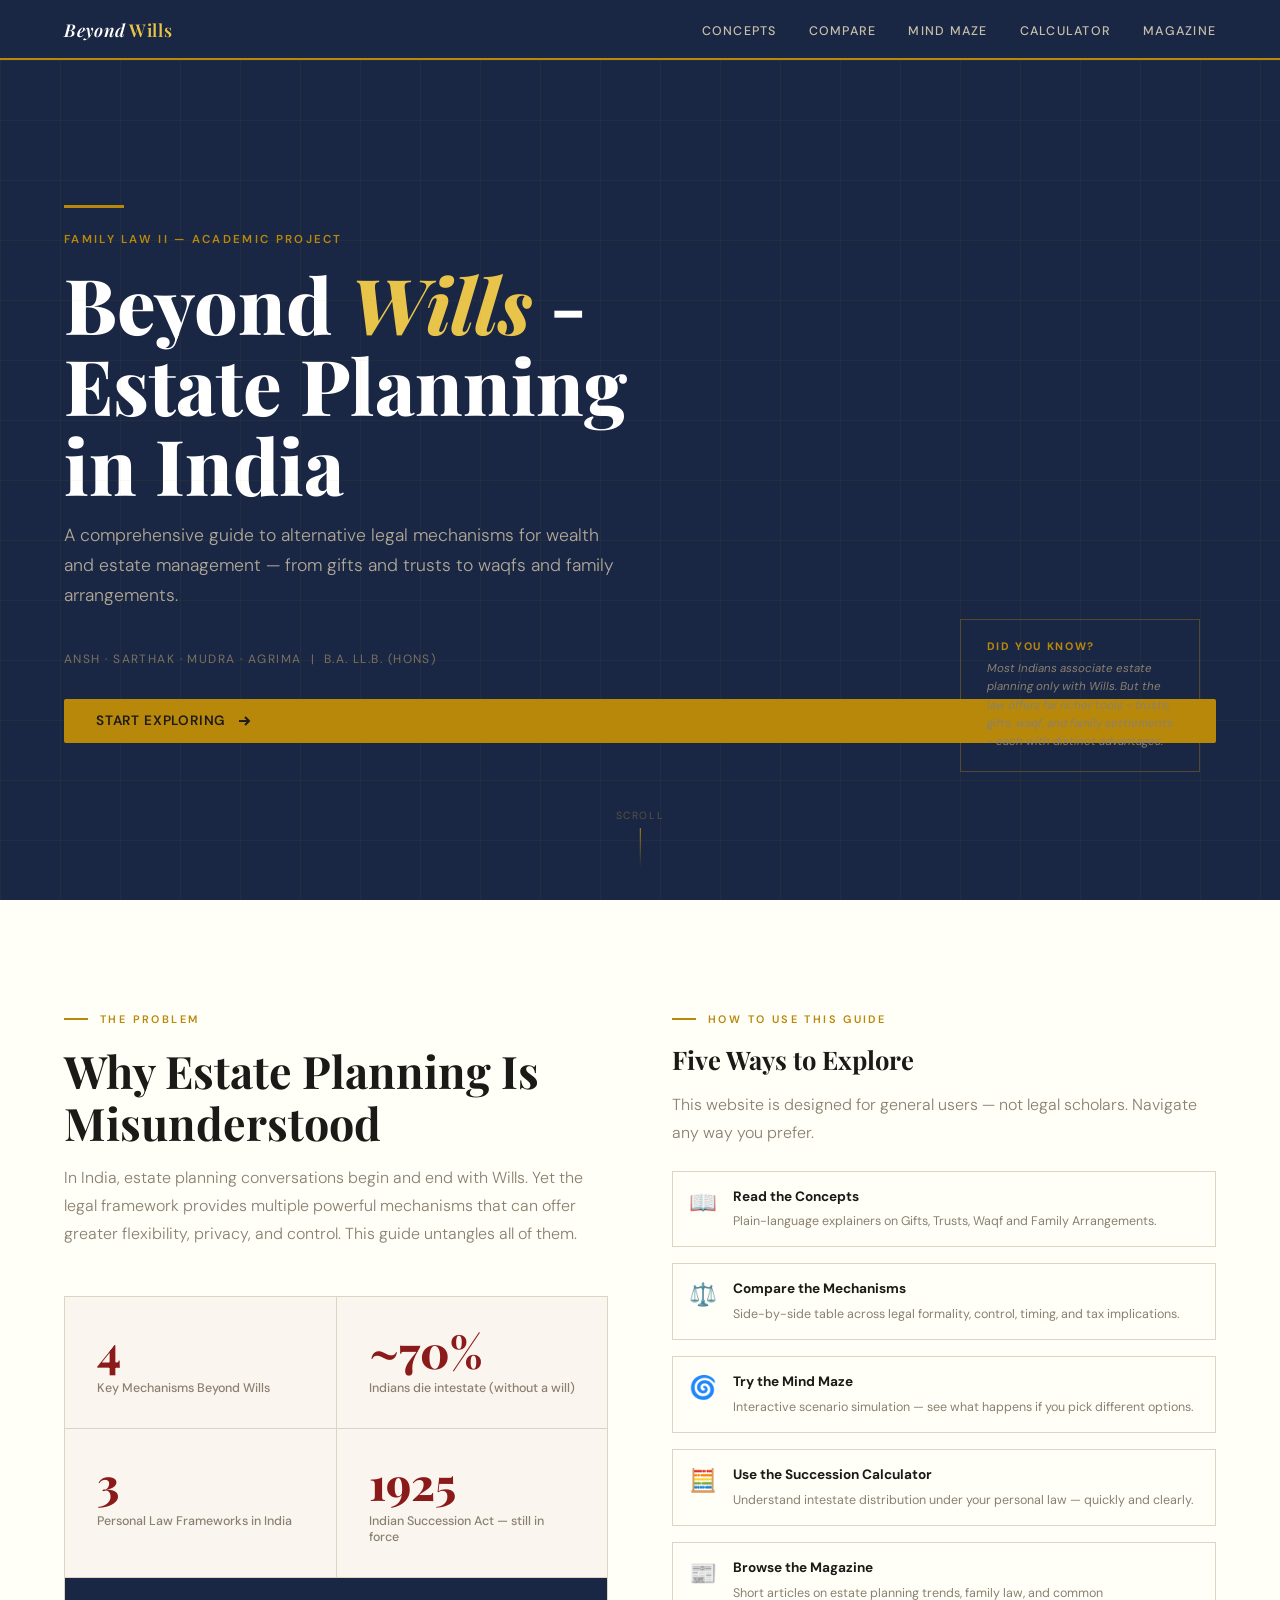
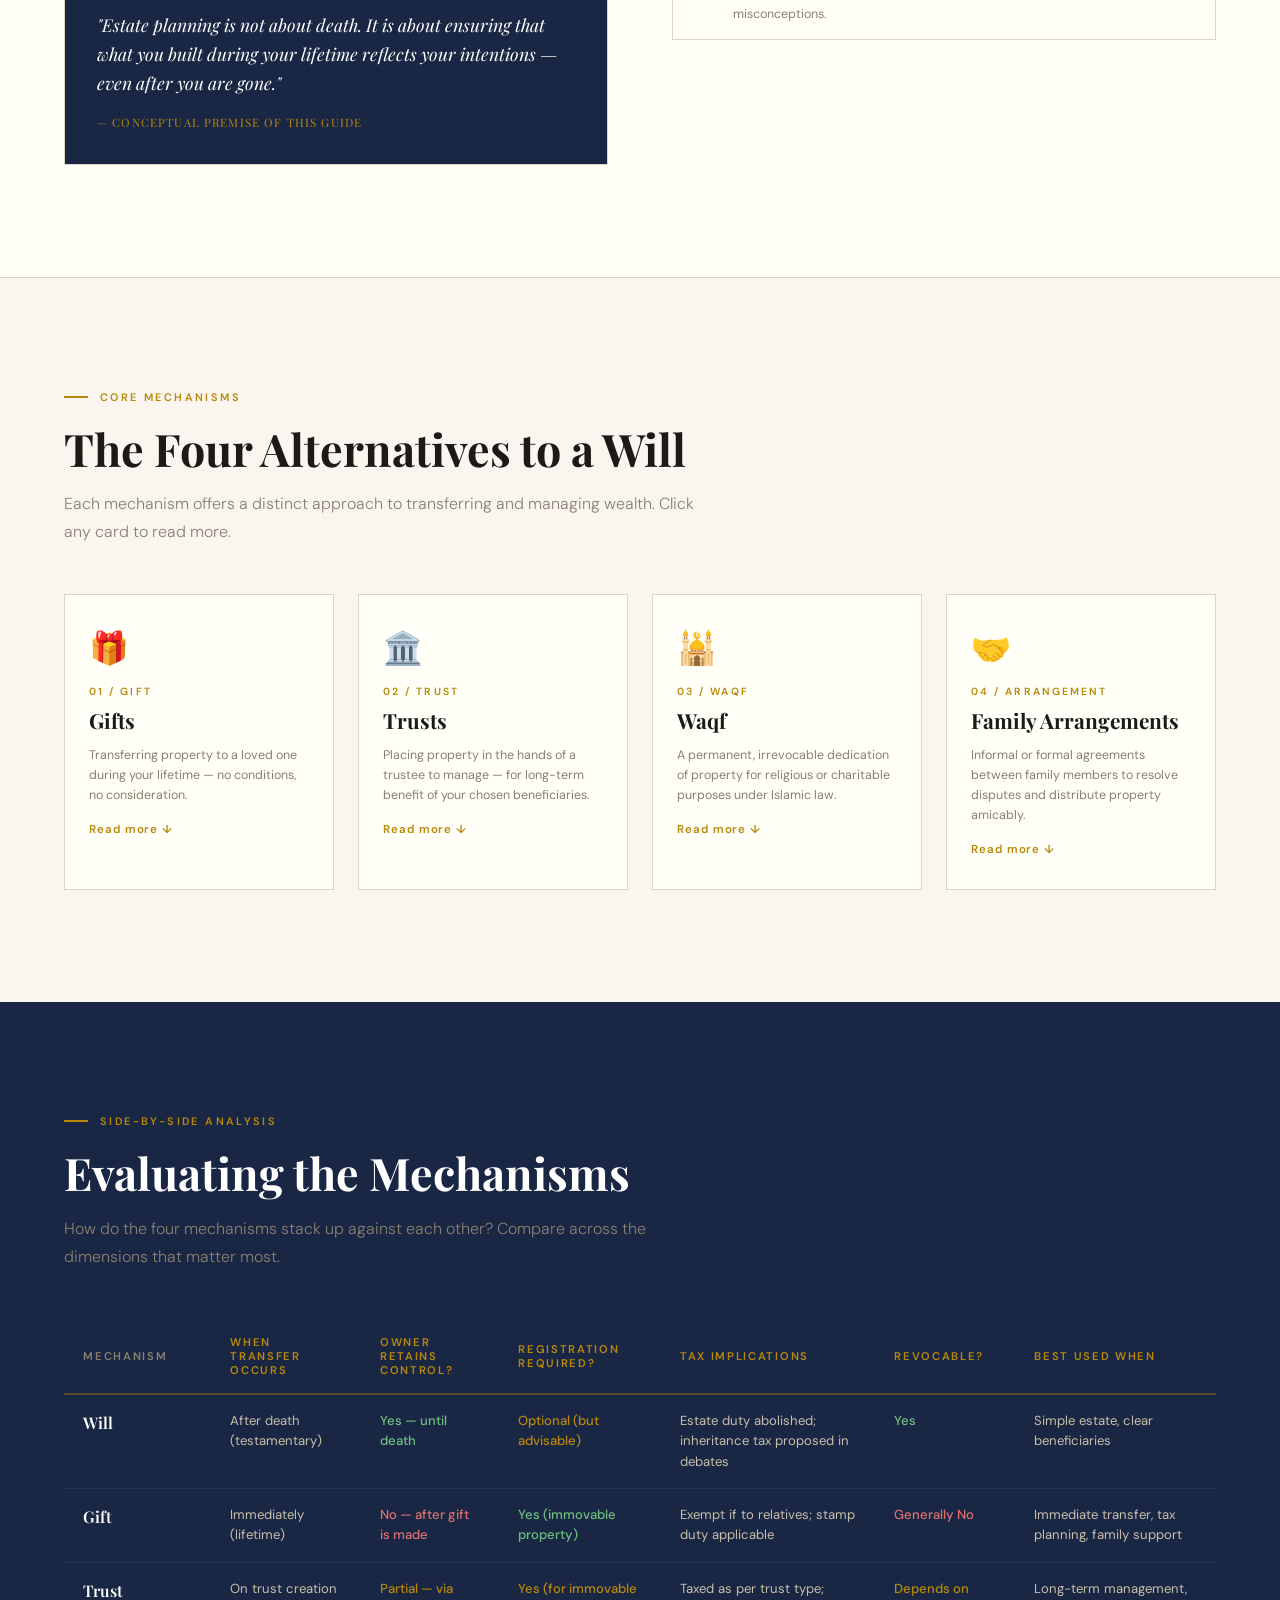
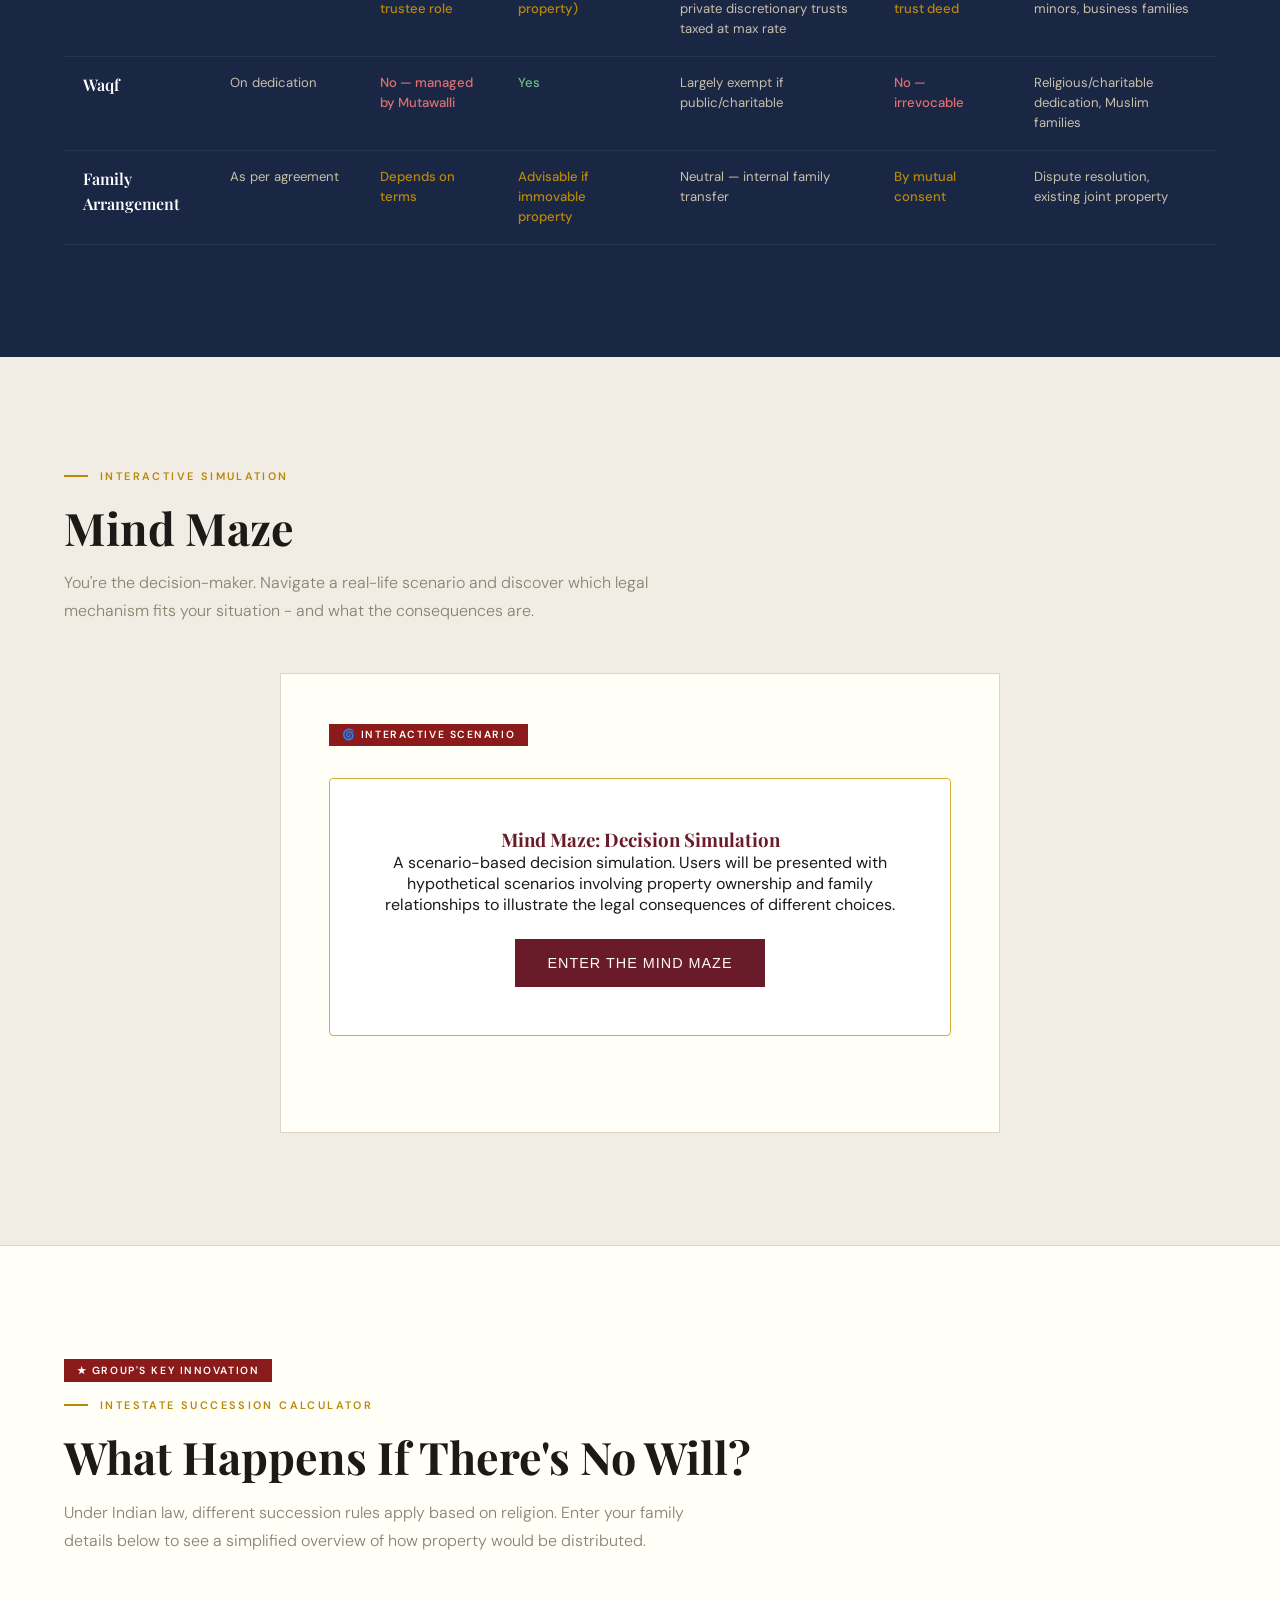
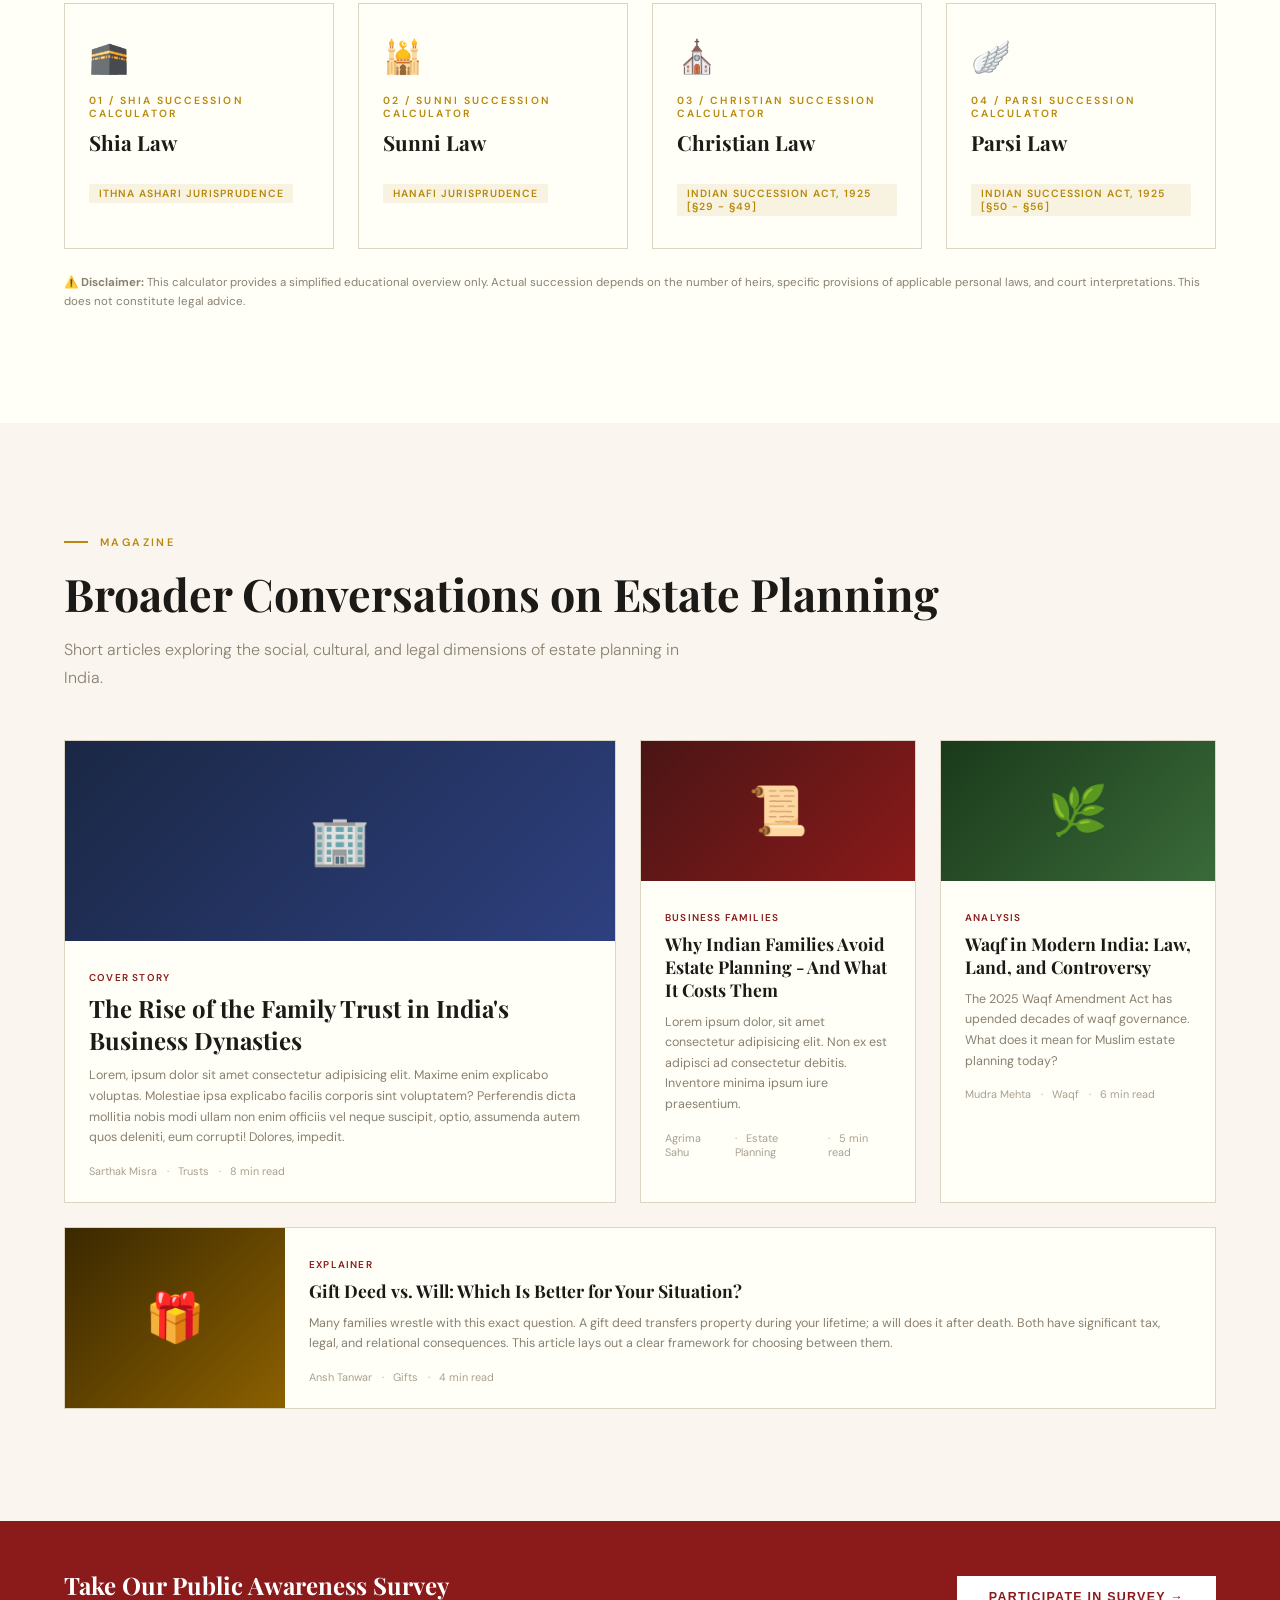
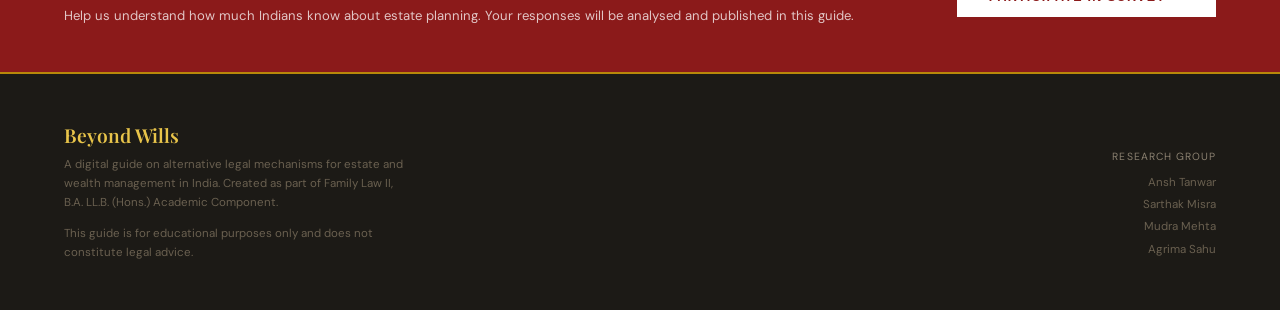
==== index.html @ 3d646108 "Add files via upload" ====
<!DOCTYPE html>
<html lang="en">

<head>
    <meta charset="UTF-8">
    <meta name="viewport" content="width=device-width, initial-scale=1.0">
    <title>Beyond Wills | Estate Planning in India</title>
    <link rel="preconnect" href="https://fonts.googleapis.com">
    <link
        href="https://fonts.googleapis.com/css2?family=Playfair+Display:ital,wght@0,400;0,600;0,800;1,400;1,600&family=DM+Sans:wght@300;400;500;600&family=DM+Serif+Display:ital@0;1&display=swap"
        rel="stylesheet">
    <style>
        :root {
            --cream: #FAF6EF;
            --ink: #1C1A16;
            --gold: #B8880A;
            --gold-light: #E8C44A;
            --crimson: #8B1A1A;
            --navy: #1A2744;
            --sage: #5C7A5A;
            --muted: #8A8070;
            --border: #DDD5C4;
            --card-bg: #FFFFF8;

            --card-bg-widget: #FFFFFF;
            --accent-gold: #D4AF37;
            --primary-burgundy: #6a1b29;
            --bg-color: #FDFBF7;
        }

        * {
            margin: 0;
            padding: 0;
            box-sizing: border-box;
        }

        html {
            scroll-behavior: smooth;
        }

        body {
            font-family: 'DM Sans', sans-serif;
            background: var(--cream);
            color: var(--ink);
            overflow-x: hidden;
        }

        /* ── NAV ── */
        nav {
            position: fixed;
            top: 0;
            left: 0;
            right: 0;
            z-index: 100;
            background: var(--navy);
            padding: 0 4rem;
            display: flex;
            align-items: center;
            justify-content: space-between;
            height: 60px;
            border-bottom: 2px solid var(--gold);
        }

        .nav-logo {
            font-family: 'Playfair Display', serif;
            font-size: 1.1rem;
            font-weight: 600;
            color: var(--gold-light);
            letter-spacing: 0.04em;
        }

        .nav-logo span {
            color: #fff;
            font-style: italic;
        }

        .nav-links {
            display: flex;
            gap: 2rem;
            list-style: none;
        }

        .nav-links a {
            color: #C8BFAA;
            font-size: 0.78rem;
            font-weight: 500;
            text-decoration: none;
            letter-spacing: 0.1em;
            text-transform: uppercase;
            transition: color 0.2s;
        }

        .nav-links a:hover {
            color: var(--gold-light);
        }

        /* ── HERO ── */
        .hero {
            min-height: 100vh;
            background: var(--navy);
            display: flex;
            flex-direction: column;
            justify-content: center;
            padding: 8rem 4rem 5rem;
            position: relative;
            overflow: hidden;
        }

        .hero-grid-bg {
            position: absolute;
            inset: 0;
            background-image:
                linear-gradient(rgba(184, 136, 10, 0.06) 1px, transparent 1px),
                linear-gradient(90deg, rgba(184, 136, 10, 0.06) 1px, transparent 1px);
            background-size: 60px 60px;
        }

        .hero-rule {
            width: 60px;
            height: 3px;
            background: var(--gold);
            margin-bottom: 1.5rem;
        }

        .hero-eyebrow {
            font-size: 0.72rem;
            font-weight: 600;
            letter-spacing: 0.2em;
            text-transform: uppercase;
            color: var(--gold);
            margin-bottom: 1rem;
        }

        .hero h1 {
            font-family: 'Playfair Display', serif;
            font-size: clamp(3.2rem, 6vw, 6rem);
            font-weight: 800;
            line-height: 1.05;
            color: #fff;
            max-width: 800px;
            margin-bottom: 1rem;
        }

        .hero h1 em {
            font-style: italic;
            color: var(--gold-light);
        }

        .hero-sub {
            font-size: 1.1rem;
            color: #B0A898;
            max-width: 560px;
            line-height: 1.7;
            margin-bottom: 2.5rem;
            font-weight: 300;
        }

        .hero-authors {
            font-size: 0.75rem;
            letter-spacing: 0.12em;
            color: #7A7060;
            text-transform: uppercase;
            margin-bottom: 2rem;
        }

        .hero-cta {
            display: inline-flex;
            align-items: center;
            gap: 0.6rem;
            background: var(--gold);
            color: var(--ink);
            padding: 0.85rem 2rem;
            border-radius: 2px;
            font-weight: 600;
            font-size: 0.85rem;
            text-decoration: none;
            letter-spacing: 0.06em;
            text-transform: uppercase;
            transition: background 0.2s;
        }

        .hero-cta:hover {
            background: var(--gold-light);
        }

        .hero-cta svg {
            width: 16px;
            height: 16px;
        }

        .hero-float-tag {
            position: absolute;
            right: 5rem;
            bottom: 8rem;
            border: 1px solid rgba(184, 136, 10, 0.35);
            padding: 1.2rem 1.6rem;
            max-width: 240px;
            animation: float 5s ease-in-out infinite;
        }

        @keyframes float {

            0%,
            100% {
                transform: translateY(0);
            }

            50% {
                transform: translateY(-10px);
            }
        }

        .hero-float-tag p {
            font-size: 0.72rem;
            color: #8A8070;
            line-height: 1.6;
            font-style: italic;
        }

        .hero-float-tag strong {
            display: block;
            color: var(--gold);
            font-size: 0.68rem;
            letter-spacing: 0.15em;
            text-transform: uppercase;
            margin-bottom: 0.4rem;
        }

        .hero-scroll {
            position: absolute;
            bottom: 2rem;
            left: 50%;
            transform: translateX(-50%);
            display: flex;
            flex-direction: column;
            align-items: center;
            gap: 0.4rem;
            color: #5A5040;
            font-size: 0.65rem;
            letter-spacing: 0.15em;
            text-transform: uppercase;
            animation: bounce 2s ease-in-out infinite;
        }

        .hero-scroll div {
            width: 1px;
            height: 40px;
            background: linear-gradient(to bottom, #B8880A, transparent);
        }

        @keyframes bounce {

            0%,
            100% {
                transform: translateX(-50%) translateY(0)
            }

            50% {
                transform: translateX(-50%) translateY(6px)
            }
        }

        /* ── SECTIONS COMMON ── */
        section {
            padding: 7rem 4rem;
        }

        .section-eyebrow {
            font-size: 0.68rem;
            font-weight: 600;
            letter-spacing: 0.22em;
            text-transform: uppercase;
            color: var(--gold);
            display: flex;
            align-items: center;
            gap: 0.75rem;
            margin-bottom: 1.2rem;
        }

        .section-eyebrow::before {
            content: '';
            width: 24px;
            height: 2px;
            background: var(--gold);
        }

        .section-title {
            font-family: 'Playfair Display', serif;
            font-size: clamp(2rem, 3.5vw, 3rem);
            font-weight: 700;
            line-height: 1.15;
            margin-bottom: 1rem;
        }

        .section-desc {
            font-size: 1rem;
            color: var(--muted);
            max-width: 640px;
            line-height: 1.75;
            margin-bottom: 3rem;
            font-weight: 300;
        }

        /* ── INTRO ── */
        .intro {
            background: var(--card-bg);
            border-bottom: 1px solid var(--border);
        }

        .intro-grid {
            display: grid;
            grid-template-columns: 1fr 1fr;
            gap: 4rem;
            align-items: start;
        }

        .intro-stat-grid {
            display: grid;
            grid-template-columns: 1fr 1fr;
            gap: 1px;
            background: var(--border);
            border: 1px solid var(--border);
        }

        .intro-stat {
            background: var(--cream);
            padding: 2rem;
            display: flex;
            flex-direction: column;
            gap: 0.4rem;
        }

        .intro-stat-num {
            font-family: 'Playfair Display', serif;
            font-size: 2.8rem;
            font-weight: 800;
            color: var(--crimson);
            line-height: 1;
        }

        .intro-stat-label {
            font-size: 0.78rem;
            color: var(--muted);
            font-weight: 500;
        }

        .intro-highlight {
            background: var(--navy);
            color: #fff;
            padding: 2rem;
            font-family: 'Playfair Display', serif;
            font-size: 1.1rem;
            font-style: italic;
            line-height: 1.65;
            grid-column: span 2;
        }

        .intro-highlight cite {
            display: block;
            font-size: 0.72rem;
            font-style: normal;
            color: var(--gold);
            letter-spacing: 0.1em;
            text-transform: uppercase;
            margin-top: 1rem;
        }

        /* ── CONCEPTS ── */
        .concepts {
            background: var(--cream);
        }

        .concepts-grid {
            display: grid;
            grid-template-columns: repeat(4, 1fr);
            gap: 1.5rem;
        }

        .concept-card {
            background: var(--card-bg);
            border: 1px solid var(--border);
            padding: 2rem 1.5rem;
            cursor: pointer;
            transition: transform 0.2s, box-shadow 0.2s, border-color 0.2s;
            position: relative;
            overflow: hidden;
        }

        .concept-card::before {
            content: '';
            position: absolute;
            top: 0;
            left: 0;
            right: 0;
            height: 3px;
            background: var(--gold);
            transform: scaleX(0);
            transform-origin: left;
            transition: transform 0.3s;
        }

        .concept-card:hover {
            transform: translateY(-4px);
            box-shadow: 0 12px 40px rgba(0, 0, 0, 0.08);
            border-color: var(--gold);
        }

        .concept-card:hover::before {
            transform: scaleX(1);
        }

        .concept-icon {
            font-size: 2rem;
            margin-bottom: 1rem;
        }

        .concept-num {
            font-size: 0.65rem;
            color: var(--gold);
            letter-spacing: 0.2em;
            text-transform: uppercase;
            font-weight: 600;
            margin-bottom: 0.5rem;
        }

        .concept-title {
            font-family: 'Playfair Display', serif;
            font-size: 1.3rem;
            font-weight: 700;
            margin-bottom: 0.75rem;
        }

        .concept-tagline {
            font-size: 0.78rem;
            color: var(--muted);
            line-height: 1.6;
            margin-bottom: 1rem;
        }

        .concept-expand {
            display: none;
        }

        .concept-card.open .concept-expand {
            display: block;
        }

        .concept-expand p {
            font-size: 0.82rem;
            line-height: 1.75;
            color: #444;
            border-top: 1px solid var(--border);
            padding-top: 1rem;
            margin-top: 0.5rem;
        }

        .concept-tag {
            display: inline-block;
            font-size: 0.65rem;
            font-weight: 600;
            letter-spacing: 0.1em;
            text-transform: uppercase;
            padding: 0.2rem 0.6rem;
            background: rgba(184, 136, 10, 0.1);
            color: var(--gold);
            border-radius: 2px;
            margin-top: 0.75rem;
        }

        .concept-card .read-more {
            font-size: 0.72rem;
            color: var(--gold);
            font-weight: 600;
            letter-spacing: 0.08em;
            cursor: pointer;
            display: block;
            margin-top: 1rem;
        }

        /* ── COMPARISON TABLE ── */
        .comparison {
            background: var(--navy);
            color: #fff;
        }

        .comparison .section-title {
            color: #fff;
        }

        .comparison .section-desc {
            color: #8A8070;
        }

        .comparison .section-eyebrow {
            color: var(--gold);
        }

        .table-wrap {
            overflow-x: auto;
        }

        table {
            width: 100%;
            border-collapse: collapse;
            font-size: 0.82rem;
        }

        thead th {
            padding: 1rem 1.2rem;
            text-align: left;
            font-size: 0.7rem;
            font-weight: 600;
            letter-spacing: 0.15em;
            text-transform: uppercase;
            color: var(--gold);
            border-bottom: 2px solid rgba(184, 136, 10, 0.4);
        }

        thead th:first-child {
            color: #8A8070;
        }

        tbody tr {
            border-bottom: 1px solid rgba(255, 255, 255, 0.06);
            transition: background 0.15s;
        }

        tbody tr:hover {
            background: rgba(255, 255, 255, 0.04);
        }

        tbody td {
            padding: 1rem 1.2rem;
            color: #C8BFAA;
            vertical-align: top;
            line-height: 1.55;
        }

        tbody td:first-child {
            font-family: 'Playfair Display', serif;
            font-size: 1rem;
            color: #fff;
            font-weight: 600;
        }

        .tag-yes {
            color: #6DBF7E;
            font-weight: 500;
        }

        .tag-no {
            color: #E07070;
            font-weight: 500;
        }

        .tag-partial {
            color: var(--gold);
            font-weight: 500;
        }

        /* ── MIND MAZE ── */
        .maze {
            background: #F2EDE4;
        }

        .maze-container {
            max-width: 720px;
            margin: 0 auto;
            background: var(--card-bg);
            border: 1px solid var(--border);
            padding: 3rem;
            position: relative;
        }

        .maze-badge {
            display: inline-block;
            background: var(--crimson);
            color: #fff;
            font-size: 0.65rem;
            font-weight: 600;
            letter-spacing: 0.15em;
            text-transform: uppercase;
            padding: 0.3rem 0.8rem;
            margin-bottom: 2rem;
        }

        .maze-progress {
            display: flex;
            gap: 0.4rem;
            margin-bottom: 2.5rem;
        }

        .maze-step {
            height: 3px;
            flex: 1;
            background: var(--border);
            transition: background 0.4s;
        }

        .maze-step.done {
            background: var(--gold);
        }

        .maze-step.active {
            background: var(--crimson);
        }

        .maze-scenario {
            font-size: 0.72rem;
            font-weight: 600;
            letter-spacing: 0.15em;
            text-transform: uppercase;
            color: var(--muted);
            margin-bottom: 0.6rem;
        }

        .maze-question {
            font-family: 'Playfair Display', serif;
            font-size: 1.4rem;
            font-weight: 600;
            line-height: 1.4;
            margin-bottom: 0.6rem;
        }

        .maze-context {
            font-size: 0.82rem;
            color: var(--muted);
            line-height: 1.65;
            margin-bottom: 2rem;
            padding-left: 1rem;
            border-left: 2px solid var(--gold);
        }

        .maze-choices {
            display: flex;
            flex-direction: column;
            gap: 0.75rem;
        }

        .maze-choice {
            padding: 1rem 1.2rem;
            border: 1px solid var(--border);
            background: var(--cream);
            cursor: pointer;
            display: flex;
            gap: 1rem;
            align-items: flex-start;
            transition: border-color 0.2s, background 0.2s, transform 0.15s;
            text-align: left;
        }

        .maze-choice:hover {
            border-color: var(--gold);
            background: #FFF9EE;
            transform: translateX(4px);
        }

        .maze-choice-letter {
            width: 26px;
            height: 26px;
            min-width: 26px;
            border: 1.5px solid var(--gold);
            color: var(--gold);
            font-size: 0.72rem;
            font-weight: 700;
            display: flex;
            align-items: center;
            justify-content: center;
            flex-shrink: 0;
        }

        .maze-choice-text strong {
            display: block;
            font-size: 0.88rem;
            margin-bottom: 0.25rem;
        }

        .maze-choice-text span {
            font-size: 0.75rem;
            color: var(--muted);
        }

        .maze-outcome {
            display: none;
            padding: 2rem;
            border: 1px solid;
            margin-top: 0;
        }

        .maze-outcome.good {
            border-color: #6DBF7E;
            background: rgba(109, 191, 126, 0.06);
        }

        .maze-outcome.caution {
            border-color: #E8C44A;
            background: rgba(232, 196, 74, 0.06);
        }

        .maze-outcome.bad {
            border-color: #E07070;
            background: rgba(224, 112, 112, 0.06);
        }

        .maze-outcome-title {
            font-family: 'Playfair Display', serif;
            font-size: 1.1rem;
            font-weight: 700;
            margin-bottom: 0.6rem;
        }

        .maze-outcome p {
            font-size: 0.83rem;
            line-height: 1.7;
            color: #444;
        }

        .maze-nav {
            display: flex;
            gap: 1rem;
            margin-top: 2rem;
        }

        .maze-btn {
            padding: 0.7rem 1.5rem;
            font-size: 0.78rem;
            font-weight: 600;
            letter-spacing: 0.08em;
            text-transform: uppercase;
            cursor: pointer;
            border: none;
            transition: 0.2s;
        }

        .maze-btn-primary {
            background: var(--navy);
            color: #fff;
        }

        .maze-btn-primary:hover {
            background: var(--gold);
            color: var(--ink);
        }

        .maze-btn-secondary {
            background: transparent;
            color: var(--muted);
            border: 1px solid var(--border);
        }

        .maze-btn-secondary:hover {
            color: var(--ink);
            border-color: var(--ink);
        }

        /* Nav To Button */
        .navToButton-card {
            background: var(--card-bg);
            border: 1px solid var(--border);
            padding: 1rem;
            display: flex;
            gap: 1rem;
            align-items: flex-start;
            cursor: pointer;
            transition: transform 0.2s, box-shadow 0.2s, border-color 0.2s;
            position: relative;
            overflow: hidden;
            box-shadow: none;
        }

        .navToButton-title {
            font-size: 0.85rem;
            display: block;
            margin-bottom: 0.3rem;
        }

        .navToButton-desc {
            font-size: 0.78rem;
            color: var(--muted);
        }

        .navToButton-icon {
            font-size: 1.4rem;
            box-shadow: none;
        }

        .navToButton-grid {
            display: flex;
            flex-direction: column;
            gap: 1rem;
        }

        .navToButton-card:hover {
            transform: translateY(-4px);
            box-shadow: 0 12px 40px rgba(0, 0, 0, 0.08);
            border-color: var(--gold);
        }

        .navToButton-card:hover::before {
            transform: scaleX(1);
        }


        /* ── CALCULATOR ── */
        .calculator {
            background: var(--card-bg);
            border-top: 1px solid var(--border);
        }

        .calc-innovation {
            display: inline-block;
            background: var(--crimson);
            color: #fff;
            font-size: 0.65rem;
            font-weight: 600;
            letter-spacing: 0.15em;
            text-transform: uppercase;
            padding: 0.3rem 0.8rem;
            margin-bottom: 1rem;
        }

        .calculator-grid {
            display: grid;
            grid-template-columns: repeat(4, 1fr);
            gap: 1.5rem;
        }

        /* ── MAGAZINE ── */
        .magazine {
            background: var(--cream);
        }

        .mag-grid {
            display: grid;
            grid-template-columns: 2fr 1fr 1fr;
            gap: 1.5rem;
        }

        .mag-card {
            background: var(--card-bg);
            border: 1px solid var(--border);
            overflow: hidden;
            cursor: pointer;
            transition: box-shadow 0.2s, transform 0.2s;
        }

        .mag-card:hover {
            box-shadow: 0 8px 30px rgba(0, 0, 0, 0.08);
            transform: translateY(-3px);
        }

        .mag-card-img {
            height: 200px;
            width: 100%;
            display: flex;
            align-items: center;
            justify-content: center;
            font-size: 3rem;
            position: relative;
            overflow: hidden;
        }

        .mag-card-img.c1 {
            background: linear-gradient(135deg, #1A2744, #2E4080);
        }

        .mag-card-img.c2 {
            background: linear-gradient(135deg, #4A1515, #8B1A1A);
            height: 140px;
        }

        .mag-card-img.c3 {
            background: linear-gradient(135deg, #1A3A1A, #3A6A3A);
            height: 140px;
        }

        .mag-card-img.c4 {
            background: linear-gradient(135deg, #3A2800, #8B6000);
            height: 140px;
        }

        .mag-card-body {
            padding: 1.5rem;
        }

        .mag-tag {
            display: inline-block;
            font-size: 0.62rem;
            font-weight: 600;
            letter-spacing: 0.12em;
            text-transform: uppercase;
            color: var(--crimson);
            margin-bottom: 0.6rem;
        }

        .mag-card-title {
            font-family: 'Playfair Display', serif;
            font-size: 1.1rem;
            font-weight: 700;
            line-height: 1.3;
            margin-bottom: 0.6rem;
        }

        .mag-card:first-child .mag-card-title {
            font-size: 1.5rem;
        }

        .mag-card-excerpt {
            font-size: 0.78rem;
            color: var(--muted);
            line-height: 1.65;
            margin-bottom: 1rem;
        }

        .mag-card-meta {
            font-size: 0.68rem;
            color: #AAA090;
            display: flex;
            gap: 0.6rem;
            align-items: center;
        }

        .mag-card-meta span::before {
            content: '·';
            margin-right: 0.6rem;
        }

        .mag-card-meta span:first-child::before {
            display: none;
        }

        /* ── SURVEY STRIP ── */
        .survey-strip {
            background: var(--crimson);
            color: #fff;
            padding: 3rem 4rem;
            display: flex;
            align-items: center;
            justify-content: space-between;
            gap: 2rem;
        }

        .survey-strip h3 {
            font-family: 'Playfair Display', serif;
            font-size: 1.5rem;
            font-weight: 700;
            margin-bottom: 0.4rem;
        }

        .survey-strip p {
            font-size: 0.82rem;
            opacity: 0.75;
        }

        .survey-btn {
            background: #fff;
            color: var(--crimson);
            padding: 0.85rem 2rem;
            font-size: 0.78rem;
            font-weight: 700;
            letter-spacing: 0.1em;
            text-transform: uppercase;
            cursor: pointer;
            border: none;
            white-space: nowrap;
            transition: 0.2s;
            flex-shrink: 0;
        }

        .survey-btn:hover {
            background: var(--gold-light);
            color: var(--ink);
        }

        /* ── FOOTER ── */
        footer {
            background: var(--ink);
            color: #6A6050;
            padding: 3rem 4rem;
            display: flex;
            justify-content: space-between;
            align-items: flex-end;
            border-top: 2px solid var(--gold);
        }

        .footer-logo {
            font-family: 'Playfair Display', serif;
            font-size: 1.2rem;
            color: var(--gold-light);
            font-weight: 600;
            margin-bottom: 0.4rem;
        }

        footer p {
            font-size: 0.72rem;
            line-height: 1.65;
            max-width: 340px;
        }

        .footer-group-list {
            text-align: right;
        }

        .footer-group-list p {
            font-size: 0.72rem;
            margin-bottom: 0.2rem;
        }

        /* ── ANIMATIONS ── */
        .fade-in {
            opacity: 0;
            transform: translateY(20px);
            transition: opacity 0.7s, transform 0.7s;
        }

        .fade-in.visible {
            opacity: 1;
            transform: none;
        }

        /* ── RESPONSIVE ── */
        @media (max-width: 900px) {
            nav {
                padding: 0 1.5rem;
            }

            .nav-links {
                display: none;
            }

            section {
                padding: 5rem 1.5rem;
            }

            .hero {
                padding: 7rem 1.5rem 4rem;
            }

            .hero-float-tag {
                display: none;
            }

            .concepts-grid {
                grid-template-columns: 1fr 1fr;
            }

            .mag-grid {
                grid-template-columns: 1fr;
            }

            .intro-grid {
                grid-template-columns: 1fr;
            }

            .calculator-grid {
                grid-template-columns: 1fr 1fr;
            }

            .survey-strip {
                flex-direction: column;
                text-align: center;
            }

            footer {
                flex-direction: column;
                gap: 1.5rem;
            }

            .footer-group-list {
                text-align: left;
            }
        }

        @media (max-width: 600px) {
            .concepts-grid {
                grid-template-columns: 1fr;
            }

            .intro-stat-grid {
                grid-template-columns: 1fr 1fr;
            }

            .calculator-grid {
                grid-template-columns: 1fr;
            }
        }

        /* Interactive Widgets (Mockups) */
        .widget-container {
            background-color: var(--card-bg-widget);
            border: 1px solid var(--accent-gold);
            padding: 3rem;
            border-radius: 4px;
            text-align: center;
            max-width: 800px;
            margin: 0 auto;
        }

        .widget-container h3 {
            font-family: 'Playfair Display', serif;
            color: var(--primary-burgundy);
        }


        .btn {
            display: inline-block;
            padding: 1rem 2rem;
            background-color: var(--primary-burgundy);
            color: var(--bg-color);
            text-decoration: none;
            text-transform: uppercase;
            font-size: 0.9rem;
            letter-spacing: 1px;
            border: none;
            cursor: pointer;
            transition: background-color 0.3s;
            margin-top: 1.5rem;
        }

        .btn:hover {
            background-color: var(--accent-gold);
            color: var(--primary-burgundy);
        }

    </style>
</head>

<body>

    <!-- NAV -->
    <nav>
        <div class="nav-logo"><span>Beyond</span> Wills</div>
        <ul class="nav-links">
            <li><a href="#concepts">Concepts</a></li>
            <li><a href="#compare">Compare</a></li>
            <li><a href="#maze">Mind Maze</a></li>
            <li><a href="#calculator">Calculator</a></li>
            <li><a href="#magazine">Magazine</a></li>
        </ul>
    </nav>

    <!-- HERO -->
    <section class="hero" id="top">
        <div class="hero-grid-bg"></div>
        <div class="hero-rule"></div>
        <div class="hero-eyebrow">Family Law II — Academic Project</div>
        <h1>Beyond <em>Wills</em> - <br>Estate Planning<br>in India</h1>
        <p class="hero-sub">A comprehensive guide to alternative legal mechanisms for wealth and estate management —
            from gifts and trusts to waqfs and family arrangements.</p>
        <div class="hero-authors">Ansh · Sarthak · Mudra · Agrima &nbsp;|&nbsp; B.A. LL.B. (Hons)</div>
        <a href="#concepts" class="hero-cta">
            Start Exploring
            <svg viewBox="0 0 16 16" fill="none" stroke="currentColor" stroke-width="2">
                <path d="M3 8h10M9 4l4 4-4 4" />
            </svg>
        </a>
        <div class="hero-float-tag">
            <strong>Did you know?</strong>
            <p>Most Indians associate estate planning only with Wills. But the law offers far richer tools - trusts,
                gifts, waqf, and family settlements - each with distinct advantages.</p>
        </div>
        <div class="hero-scroll">
            <span>Scroll</span>
            <div></div>
        </div>
    </section>

    <!-- INTRO -->
    <section class="intro" id="intro">
        <div class="intro-grid fade-in">
            <div>
                <div class="section-eyebrow">The Problem</div>
                <h2 class="section-title">Why Estate Planning Is Misunderstood</h2>
                <p class="section-desc">In India, estate planning conversations begin and end with Wills. Yet the legal
                    framework provides multiple powerful mechanisms that can offer greater flexibility, privacy, and
                    control. This guide untangles all of them.</p>
                <div class="intro-stat-grid">
                    <div class="intro-stat">
                        <span class="intro-stat-num">4</span>
                        <span class="intro-stat-label">Key Mechanisms Beyond Wills</span>
                    </div>
                    <div class="intro-stat">
                        <span class="intro-stat-num">~70%</span>
                        <span class="intro-stat-label">Indians die intestate (without a will)</span>
                    </div>
                    <div class="intro-stat">
                        <span class="intro-stat-num">3</span>
                        <span class="intro-stat-label">Personal Law Frameworks in India</span>
                    </div>
                    <div class="intro-stat">
                        <span class="intro-stat-num">1925</span>
                        <span class="intro-stat-label">Indian Succession Act — still in force</span>
                    </div>
                    <div class="intro-highlight">
                        "Estate planning is not about death. It is about ensuring that what you built during your
                        lifetime reflects your intentions — even after you are gone."
                        <cite>— Conceptual premise of this guide</cite>
                    </div>
                </div>
            </div>
            <div>
                <div class="section-eyebrow">How to Use This Guide</div>
                <h2 class="section-title" style="font-size:1.6rem;">Five Ways to Explore</h2>
                <p class="section-desc" style="margin-bottom:1.5rem;">This website is designed for general users — not
                    legal scholars. Navigate any way you prefer.</p>
                <div class="navToButton-grid">
                    <div class="navToButton-card" onclick="navToSection('concepts')">
                        <span class="navToButton-icon">📖</span>
                        <div>
                            <strong class="navToButton-title">Read the Concepts</strong>
                            <span class="navToButton-desc">Plain-language explainers on Gifts, Trusts, Waqf and Family Arrangements.</span>
                        </div>
                    </div>
                    <div class="navToButton-card" onclick="navToSection('compare')">
                        <span class="navToButton-icon">⚖️</span>
                        <div>
                            <strong class="navToButton-title">Compare the Mechanisms</strong>
                            <span class="navToButton-desc">Side-by-side table across legal formality, control, timing, and tax implications.</span>
                        </div>
                    </div>
                    <div class="navToButton-card" onclick="navToSection('maze')">
                        <span class="navToButton-icon">🌀</span>
                        <div>
                            <strong class="navToButton-title">Try the Mind Maze</strong>
                            <span class="navToButton-desc">Interactive scenario simulation — see what happens if you pick different options.</span>
                        </div>
                    </div>
                    <div class="navToButton-card" onclick="navToSection('calculator')">
                        <span class="navToButton-icon">🧮</span>
                        <div>
                            <strong class="navToButton-title">Use the Succession Calculator</strong>
                            <span class="navToButton-desc">Understand intestate distribution under your personal law — quickly and clearly.</span>
                        </div>
                    </div>
                    <div class="navToButton-card" onclick="navToSection('magazine')">
                        <span class="navToButton-icon">📰</span>
                        <div>
                            <strong class="navToButton-title">Browse the Magazine</strong>
                            <span class="navToButton-desc">Short articles on estate planning trends, family law, and common misconceptions.</span>
                        </div>
                    </div>
                </div>
            </div>
        </div>
    </section>

    <!-- CONCEPTS -->
    <section class="concepts" id="concepts">
        <div class="section-eyebrow">Core Mechanisms</div>
        <h2 class="section-title">The Four Alternatives to a Will</h2>
        <p class="section-desc">Each mechanism offers a distinct approach to transferring and managing wealth. Click any
            card to read more.</p>
        <div class="concepts-grid fade-in">

            <div class="concept-card" onclick="toggleConcept(this)">
                <div class="concept-icon">🎁</div>
                <div class="concept-num">01 / Gift</div>
                <div class="concept-title">Gifts</div>
                <div class="concept-tagline">Transferring property to a loved one during your lifetime — no conditions,
                    no consideration.</div>
                <span class="read-more">Read more ↓</span>
                <div class="concept-expand">
                    <p>A gift under the Transfer of Property Act, 1882 (Section 122) is a voluntary, gratuitous transfer
                        of movable or immovable property by a living transferor (donor) to a transferee (donee). Unlike
                        a will, a gift takes effect immediately during the donor's lifetime.<br><br>
                        <strong>Key requirements:</strong> The gift must be accepted by the donee during the donor's
                        lifetime. For immovable property, the gift deed must be registered under the Registration Act,
                        1908. Gifts made "in contemplation of death" (causa mortis) are treated differently.<br><br>
                        <strong>Practical note:</strong> Gifts to relatives are generally exempt from income tax under
                        Section 56(2) of the Income Tax Act. However, stamp duty on gift deeds can be significant.
                    </p>
                    <span class="concept-tag">Transfer of Property Act, 1882</span>
                </div>
            </div>

            <div class="concept-card" onclick="toggleConcept(this)">
                <div class="concept-icon">🏛️</div>
                <div class="concept-num">02 / Trust</div>
                <div class="concept-title">Trusts</div>
                <div class="concept-tagline">Placing property in the hands of a trustee to manage — for long-term
                    benefit of your chosen beneficiaries.</div>
                <span class="read-more">Read more ↓</span>
                <div class="concept-expand">
                    <p>A trust, governed by the Indian Trusts Act, 1882, involves the transfer of property by a settlor
                        (author of trust) to a trustee, who is obligated to manage it for the benefit of designated
                        beneficiaries. Trusts are highly flexible and can be tailored to specific needs.<br><br>
                        <strong>Types:</strong> Private trusts (for family benefit), public trusts
                        (charitable/religious), living trusts (created during lifetime), and testamentary trusts
                        (created through a will).<br><br>
                        <strong>Key advantage:</strong> A well-structured trust can bypass the lengthy probate process,
                        maintain privacy, and offer clear instructions for intergenerational wealth management —
                        particularly useful for business families.
                    </p>
                    <span class="concept-tag">Indian Trusts Act, 1882</span>
                </div>
            </div>

            <div class="concept-card" onclick="toggleConcept(this)">
                <div class="concept-icon">🕌</div>
                <div class="concept-num">03 / Waqf</div>
                <div class="concept-title">Waqf</div>
                <div class="concept-tagline">A permanent, irrevocable dedication of property for religious or charitable
                    purposes under Islamic law.</div>
                <span class="read-more">Read more ↓</span>
                <div class="concept-expand">
                    <p>A Waqf is the permanent dedication of property — movable or immovable — by a Muslim person for
                        religious, pious, or charitable purposes as recognised by Islamic law. It is governed
                        principally by the Waqf Act, 1995 and managed through the Waqf Board.<br><br>
                        <strong>Types:</strong> Public Waqf (for the benefit of the public at large), Private Waqf
                        (waqf-alal-aulad, for the benefit of one's family/descendants), and Government Waqf.<br><br>
                        <strong>Key feature:</strong> Once dedicated as Waqf, the property cannot be transferred, sold,
                        or mortgaged. The Mutawalli (manager) administers the property. Recent legislative changes (Waqf
                        Amendment Act, 2025) have significantly altered the governance framework.
                    </p>
                    <span class="concept-tag">Waqf Act, 1995</span>
                </div>
            </div>

            <div class="concept-card" onclick="toggleConcept(this)">
                <div class="concept-icon">🤝</div>
                <div class="concept-num">04 / Arrangement</div>
                <div class="concept-title">Family Arrangements</div>
                <div class="concept-tagline">Informal or formal agreements between family members to resolve disputes
                    and distribute property amicably.</div>
                <span class="read-more">Read more ↓</span>
                <div class="concept-expand">
                    <p>A family arrangement is an agreement among members of the same family, intended to preserve
                        family property, avoid litigation, and settle disputes — whether existing or anticipated. Courts
                        in India have consistently upheld and encouraged family arrangements.<br><br>
                        <strong>Key features:</strong> Not strictly governed by one statute — they draw on general
                        contract law, property law, and equity. They can be oral or written. While not always mandatory,
                        registration is advisable when immovable property is involved.<br><br>
                        <strong>Landmark case:</strong> In <em>Kale v. Deputy Director of Consolidation</em> (1976), the
                        Supreme Court laid down that a family arrangement is binding even if not registered, provided it
                        is genuine, bona fide, and for the benefit of the family.
                    </p>
                    <span class="concept-tag">General Contract + Equity Law</span>
                </div>
            </div>
        </div>
    </section>

    <!-- COMPARISON TABLE -->
    <section class="comparison" id="compare">
        <div class="section-eyebrow">Side-by-Side Analysis</div>
        <h2 class="section-title">Evaluating the Mechanisms</h2>
        <p class="section-desc">How do the four mechanisms stack up against each other? Compare across the dimensions
            that matter most.</p>
        <div class="table-wrap fade-in">
            <table>
                <thead>
                    <tr>
                        <th>Mechanism</th>
                        <th>When Transfer Occurs</th>
                        <th>Owner Retains Control?</th>
                        <th>Registration Required?</th>
                        <th>Tax Implications</th>
                        <th>Revocable?</th>
                        <th>Best Used When</th>
                    </tr>
                </thead>
                <tbody>
                    <tr>
                        <td>Will</td>
                        <td>After death (testamentary)</td>
                        <td class="tag-yes">Yes — until death</td>
                        <td class="tag-partial">Optional (but advisable)</td>
                        <td>Estate duty abolished; inheritance tax proposed in debates</td>
                        <td class="tag-yes">Yes</td>
                        <td>Simple estate, clear beneficiaries</td>
                    </tr>
                    <tr>
                        <td>Gift</td>
                        <td>Immediately (lifetime)</td>
                        <td class="tag-no">No — after gift is made</td>
                        <td class="tag-yes">Yes (immovable property)</td>
                        <td>Exempt if to relatives; stamp duty applicable</td>
                        <td class="tag-no">Generally No</td>
                        <td>Immediate transfer, tax planning, family support</td>
                    </tr>
                    <tr>
                        <td>Trust</td>
                        <td>On trust creation</td>
                        <td class="tag-partial">Partial — via trustee role</td>
                        <td class="tag-partial">Yes (for immovable property)</td>
                        <td>Taxed as per trust type; private discretionary trusts taxed at max rate</td>
                        <td class="tag-partial">Depends on trust deed</td>
                        <td>Long-term management, minors, business families</td>
                    </tr>
                    <tr>
                        <td>Waqf</td>
                        <td>On dedication</td>
                        <td class="tag-no">No — managed by Mutawalli</td>
                        <td class="tag-yes">Yes</td>
                        <td>Largely exempt if public/charitable</td>
                        <td class="tag-no">No — irrevocable</td>
                        <td>Religious/charitable dedication, Muslim families</td>
                    </tr>
                    <tr>
                        <td>Family Arrangement</td>
                        <td>As per agreement</td>
                        <td class="tag-partial">Depends on terms</td>
                        <td class="tag-partial">Advisable if immovable property</td>
                        <td>Neutral — internal family transfer</td>
                        <td class="tag-partial">By mutual consent</td>
                        <td>Dispute resolution, existing joint property</td>
                    </tr>
                </tbody>
            </table>
        </div>
    </section>

    <!-- MIND MAZE -->
    <section class="maze" id="maze">
        <div class="section-eyebrow">Interactive Simulation</div>
        <h2 class="section-title">Mind Maze</h2>
        <p class="section-desc">You're the decision-maker. Navigate a real-life scenario and discover which legal
            mechanism fits your situation - and what the consequences are.</p>
        <div class="maze-container fade-in" id="mazeContainer">
            <div class="maze-badge">🌀 Interactive Scenario</div>

            <div class="widget-container" style="margin-bottom: 3rem;">
                <h3>Mind Maze: Decision Simulation</h3>
                <p>A scenario-based decision simulation. Users will be presented with hypothetical scenarios involving property ownership and family relationships to illustrate the legal consequences of different choices.</p>
                <button class="btn" onclick="enterMindMaze()">Enter the Mind Maze</button>
            </div>
            
            <div id="mazeContent"></div>
            <div class="maze-nav" id="mazeNav"></div>
        </div>
    </section>

    <!-- CALCULATOR -->
    <section class="calculator" id="calculator">
        <span class="calc-innovation">★ Group's Key Innovation</span>
        <div class="section-eyebrow">Intestate Succession Calculator</div>
        <h2 class="section-title">What Happens If There's No Will?</h2>
        <p class="section-desc">Under Indian law, different succession rules apply based on religion. Enter your family
            details below to see a simplified overview of how property would be distributed.</p>
        <!-- Calculator Grid (Needs to be updated) -->
        <div class="calculator-grid fade-in">

            <div class="concept-card" onclick="openCalculator('shia')">
                <div class="concept-icon">🕋</div>
                <div class="concept-num">01 / Shia Succession Calculator</div>
                <div class="concept-title">Shia Law</div>
                <div class="concept-tagline"></div>
                <span class="concept-tag">Ithna Ashari Jurisprudence</span>
            </div>

            <div class="concept-card" onclick="openCalculator('sunni')">
                <div class="concept-icon">🕌</div>
                <div class="concept-num">02 / Sunni Succession Calculator</div>
                <div class="concept-title">Sunni Law</div>
                <div class="concept-tagline"></div>
                <span class="concept-tag">Hanafi Jurisprudence</span>
            </div>

            <div class="concept-card" onclick="openCalculator('christian')">
                <div class="concept-icon">⛪</div>
                <div class="concept-num">03 / Christian Succession Calculator</div>
                <div class="concept-title">Christian Law</div>
                <div class="concept-tagline"></div>
                <span class="concept-tag">Indian Succession Act, 1925 [§29 - §49]</span>
            </div>

            <div class="concept-card" onclick="openCalculator('parsi')">
                <div class="concept-icon">🪽</div>
                <div class="concept-num">04 / Parsi Succession Calculator</div>
                <div class="concept-title">Parsi Law</div>
                <div class="concept-tagline"></div>
                <span class="concept-tag">Indian Succession Act, 1925 [§50 - §56]</span>
            </div>
        </div>
        <p style="font-size:0.72rem;color:var(--muted);margin-top:1.5rem;line-height:1.65;">
            ⚠️ <strong>Disclaimer:</strong> This calculator provides a simplified educational overview only. Actual
            succession depends on the number of heirs, specific provisions of applicable personal laws, and court
            interpretations. This does not constitute legal advice.
        </p>
    </section>

    <!-- MAGAZINE -->
    <section class="magazine" id="magazine">
        <div class="section-eyebrow">Magazine</div>
        <h2 class="section-title">Broader Conversations on Estate Planning</h2>
        <p class="section-desc">Short articles exploring the social, cultural, and legal dimensions of estate planning
            in India.</p>
        <div class="mag-grid fade-in">
            <div class="mag-card">
                <div class="mag-card-img c1">🏢</div>
                <div class="mag-card-body">
                    <span class="mag-tag">Cover Story</span>
                    <div class="mag-card-title">The Rise of the Family Trust in India's Business Dynasties</div>
                    <div class="mag-card-excerpt">Lorem, ipsum dolor sit amet consectetur adipisicing elit. Maxime enim
                        explicabo voluptas. Molestiae ipsa explicabo facilis corporis sint voluptatem? Perferendis dicta
                        mollitia nobis modi ullam non enim officiis vel neque suscipit, optio, assumenda autem quos
                        deleniti, eum corrupti! Dolores, impedit.</div>
                    <div class="mag-card-meta"><span>Sarthak Misra</span><span>Trusts</span><span>8 min read</span>
                    </div>
                </div>
            </div>
            <div class="mag-card">
                <div class="mag-card-img c2">📜</div>
                <div class="mag-card-body">
                    <span class="mag-tag">Business Families</span>
                    <div class="mag-card-title">Why Indian Families Avoid Estate Planning - And What It Costs Them</div>
                    <div class="mag-card-excerpt">Lorem ipsum dolor, sit amet consectetur adipisicing elit. Non ex est
                        adipisci ad consectetur debitis. Inventore minima ipsum iure praesentium.</div>
                    <div class="mag-card-meta"><span>Agrima Sahu</span><span>Estate Planning</span><span>5 min
                            read</span></div>
                </div>
            </div>
            <div class="mag-card">
                <div class="mag-card-img c3">🌿</div>
                <div class="mag-card-body">
                    <span class="mag-tag">Analysis</span>
                    <div class="mag-card-title">Waqf in Modern India: Law, Land, and Controversy</div>
                    <div class="mag-card-excerpt">The 2025 Waqf Amendment Act has upended decades of waqf governance.
                        What does it mean for Muslim estate planning today?</div>
                    <div class="mag-card-meta"><span>Mudra Mehta</span><span>Waqf</span><span>6 min read</span></div>
                </div>
            </div>
            <div class="mag-card" style="grid-column: 1 / -1; display:flex; gap:0;">
                <div class="mag-card-img c4" style="width:220px;min-width:220px;height:auto;">🎁</div>
                <div class="mag-card-body" style="flex:1;">
                    <span class="mag-tag">Explainer</span>
                    <div class="mag-card-title">Gift Deed vs. Will: Which Is Better for Your Situation?</div>
                    <div class="mag-card-excerpt">Many families wrestle with this exact question. A gift deed transfers
                        property during your lifetime; a will does it after death. Both have significant tax, legal, and
                        relational consequences. This article lays out a clear framework for choosing between them.
                    </div>
                    <div class="mag-card-meta"><span>Ansh Tanwar</span><span>Gifts</span><span>4 min read</span></div>
                </div>
            </div>
        </div>
    </section>

    <!-- SURVEY STRIP -->
    <div class="survey-strip">
        <div>
            <h3>Take Our Public Awareness Survey</h3>
            <p>Help us understand how much Indians know about estate planning. Your responses will be analysed and
                published in this guide.</p>
        </div>
        <button class="survey-btn">Participate in Survey →</button>
    </div>

    <!-- FOOTER -->
    <footer>
        <div>
            <div class="footer-logo">Beyond Wills</div>
            <p>A digital guide on alternative legal mechanisms for estate and wealth management in India. Created as
                part of Family Law II, B.A. LL.B. (Hons.) Academic Component.</p>
            <p style="margin-top:0.75rem;">This guide is for educational purposes only and does not constitute legal
                advice.</p>
        </div>
        <div class="footer-group-list">
            <p
                style="color:#8A8070;font-size:0.65rem;letter-spacing:0.1em;text-transform:uppercase;margin-bottom:0.5rem;">
                Research Group</p>
            <p>Ansh Tanwar</p>
            <p>Sarthak Misra</p>
            <p>Mudra Mehta</p>
            <p>Agrima Sahu</p>
        </div>
    </footer>

    <script>
        // ── SCROLL ANIMATIONS ──
        const observer = new IntersectionObserver(entries => {
            entries.forEach(e => { if (e.isIntersecting) { e.target.classList.add('visible'); } });
        }, { threshold: 0.1 });
        document.querySelectorAll('.fade-in').forEach(el => observer.observe(el));

        // ── CONCEPT CARDS ──
        function toggleConcept(card) {
            const isOpen = card.classList.contains('open');
            document.querySelectorAll('.concept-card').forEach(c => c.classList.remove('open'));
            if (!isOpen) card.classList.add('open');
            const rm = card.querySelector('.read-more');
            document.querySelectorAll('.concept-card .read-more').forEach(r => r.textContent = 'Read more ↓');
            if (!isOpen && rm) rm.textContent = 'Show less ↑';
        }

        // ── NAV TO SECTIONS ──
        function navToSection(id) {
            const section = document.getElementById(id);
            if (section) {
                section.scrollIntoView({ behavior: 'smooth' });
            }
        }

        // ── MIND MAZE ──
        function enterMindMaze() {
            // Placeholder for entering the Mind Maze simulation
            window.location.href = 'maze_data/index.html';
        }

        // ── SUCCESSION CALCULATOR ──
        function openCalculator(school) {
            // Implementation for opening the succession calculator based on the school
            const pages = {
                shia: 'pages/shia_updated.html',
                sunni: 'pages/sunni_updated.html',
                christian: 'pages/christian_updated.html',
                // parsi: 'pages/parsi_updated.html'
            };

            // Check if the selected school has a corresponding page
            if (pages[school]) {
                // Navigate to the respective subpage in the same tab
                window.location.href = pages[school];
            } else {
                // Fallback message if the page is not yet available
                alert('Succession calculator for ' + school + ' is under development. Stay tuned!');
            }
        }
    </script>
</body>

</html>
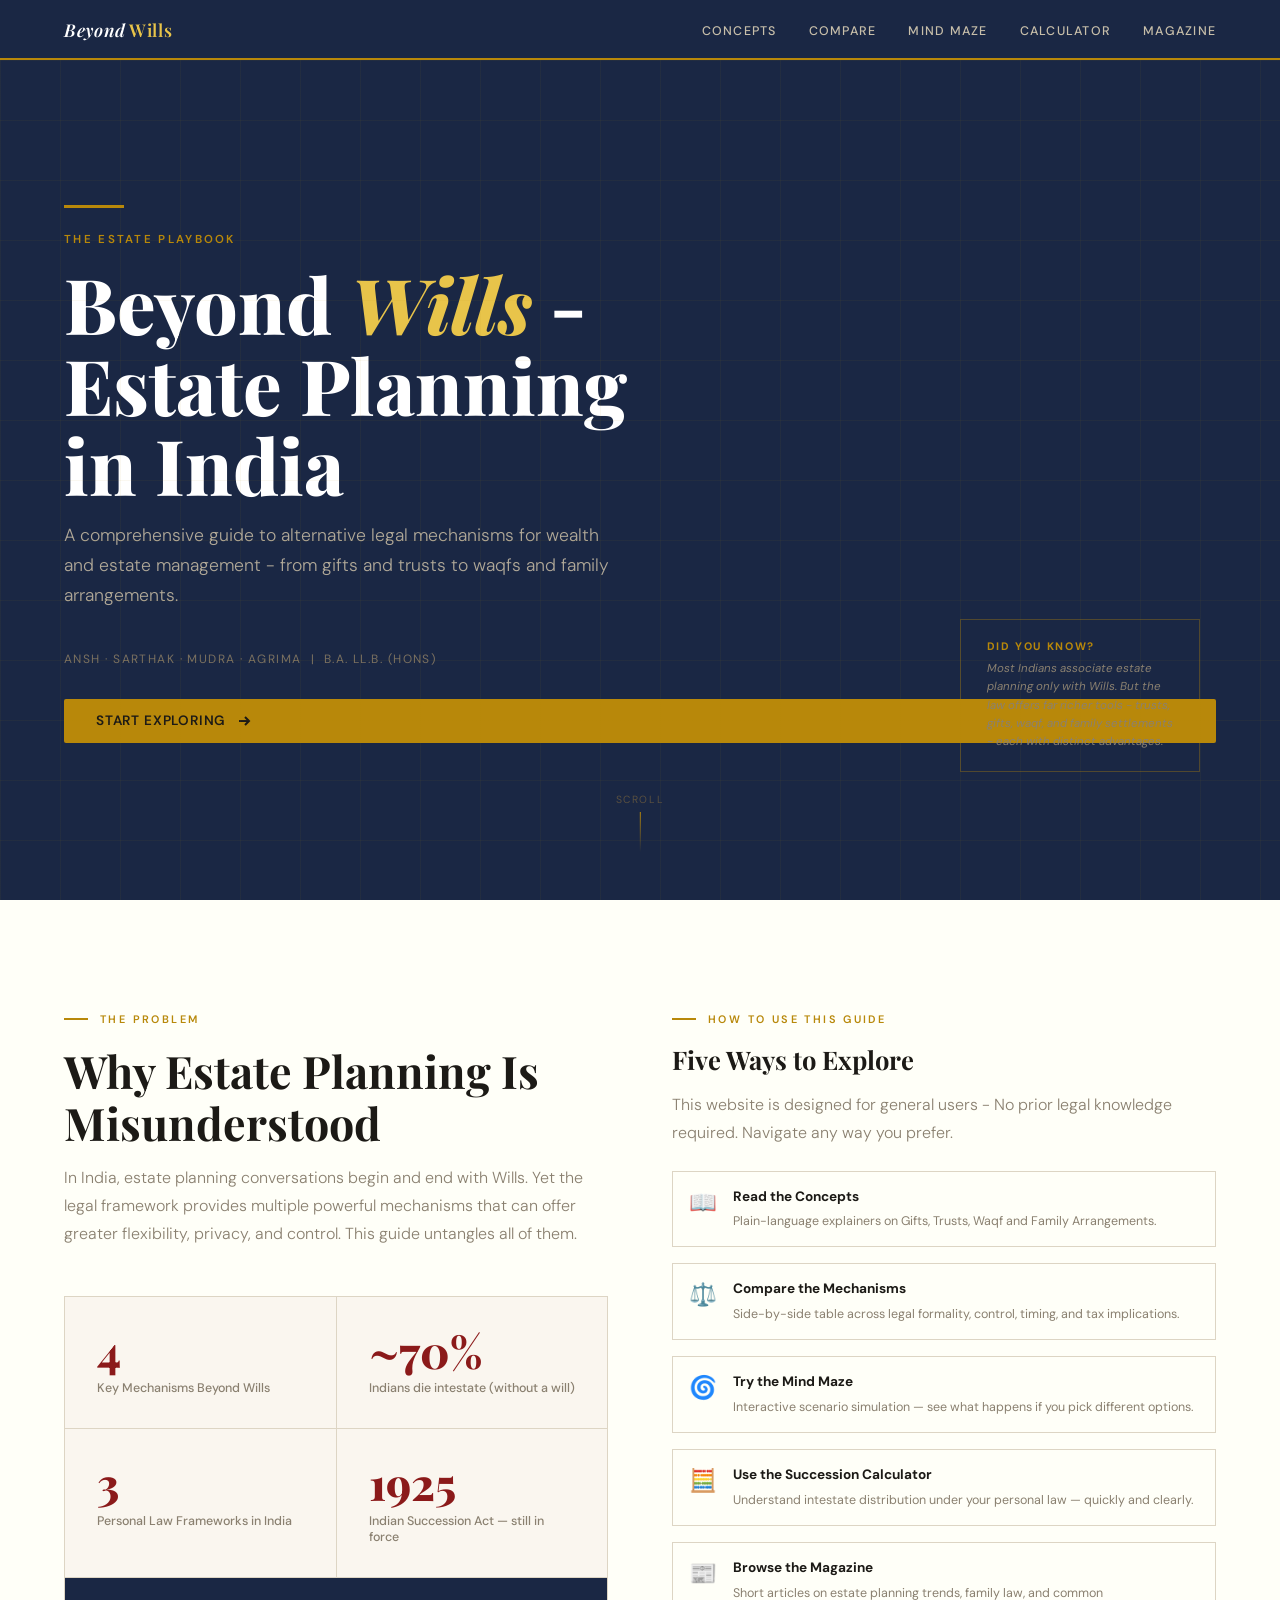
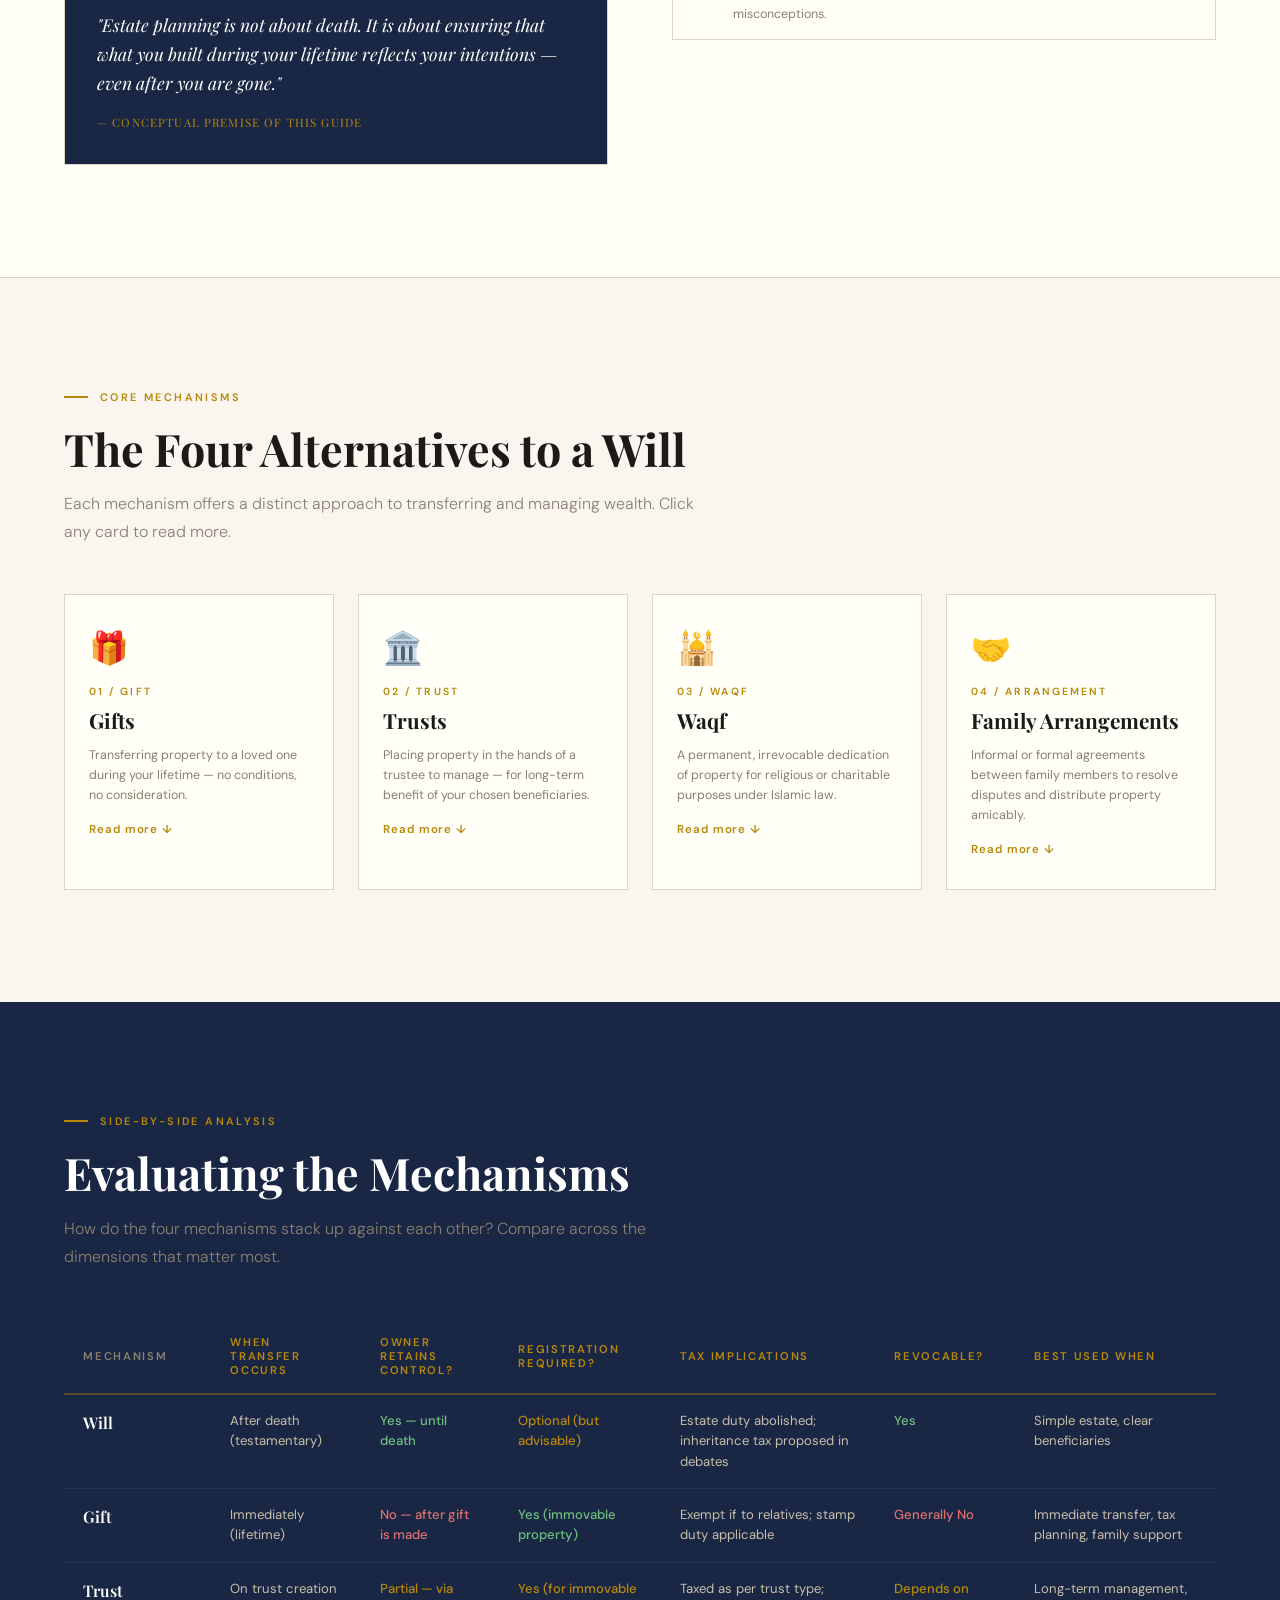
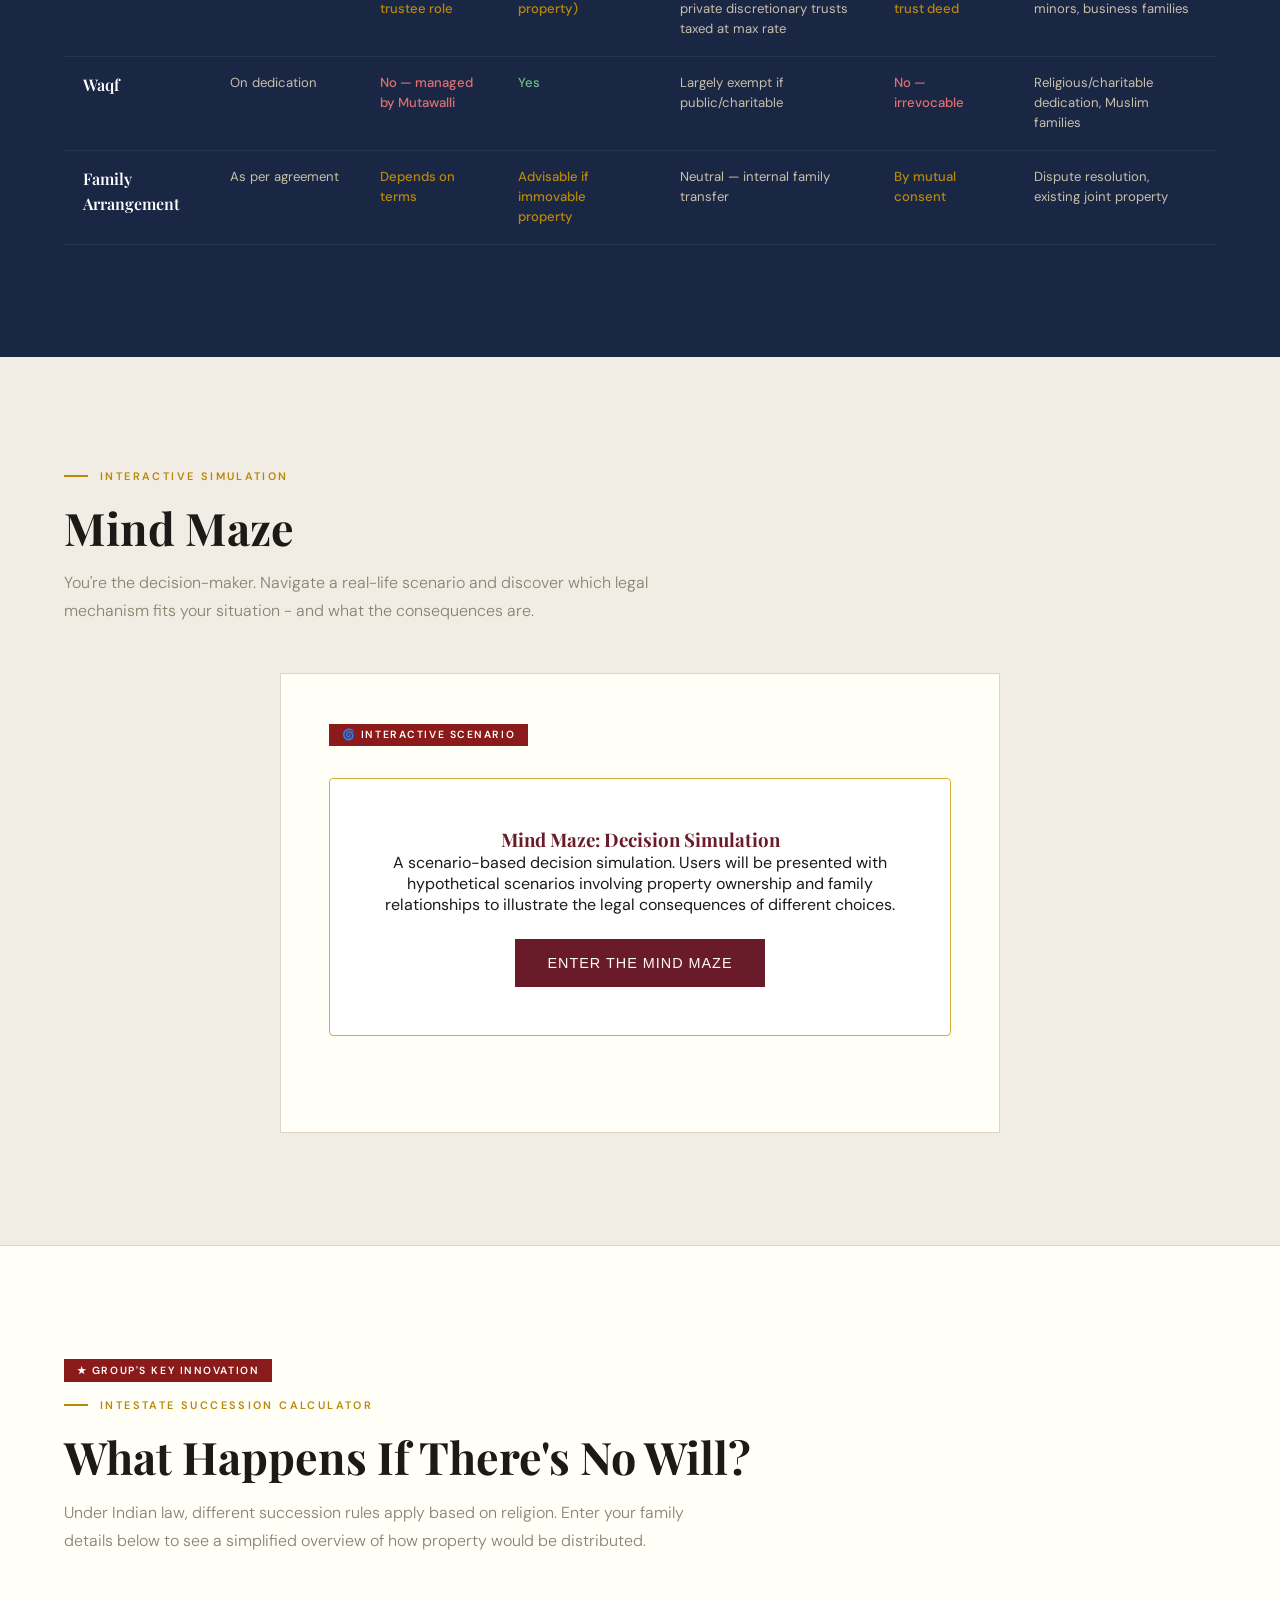
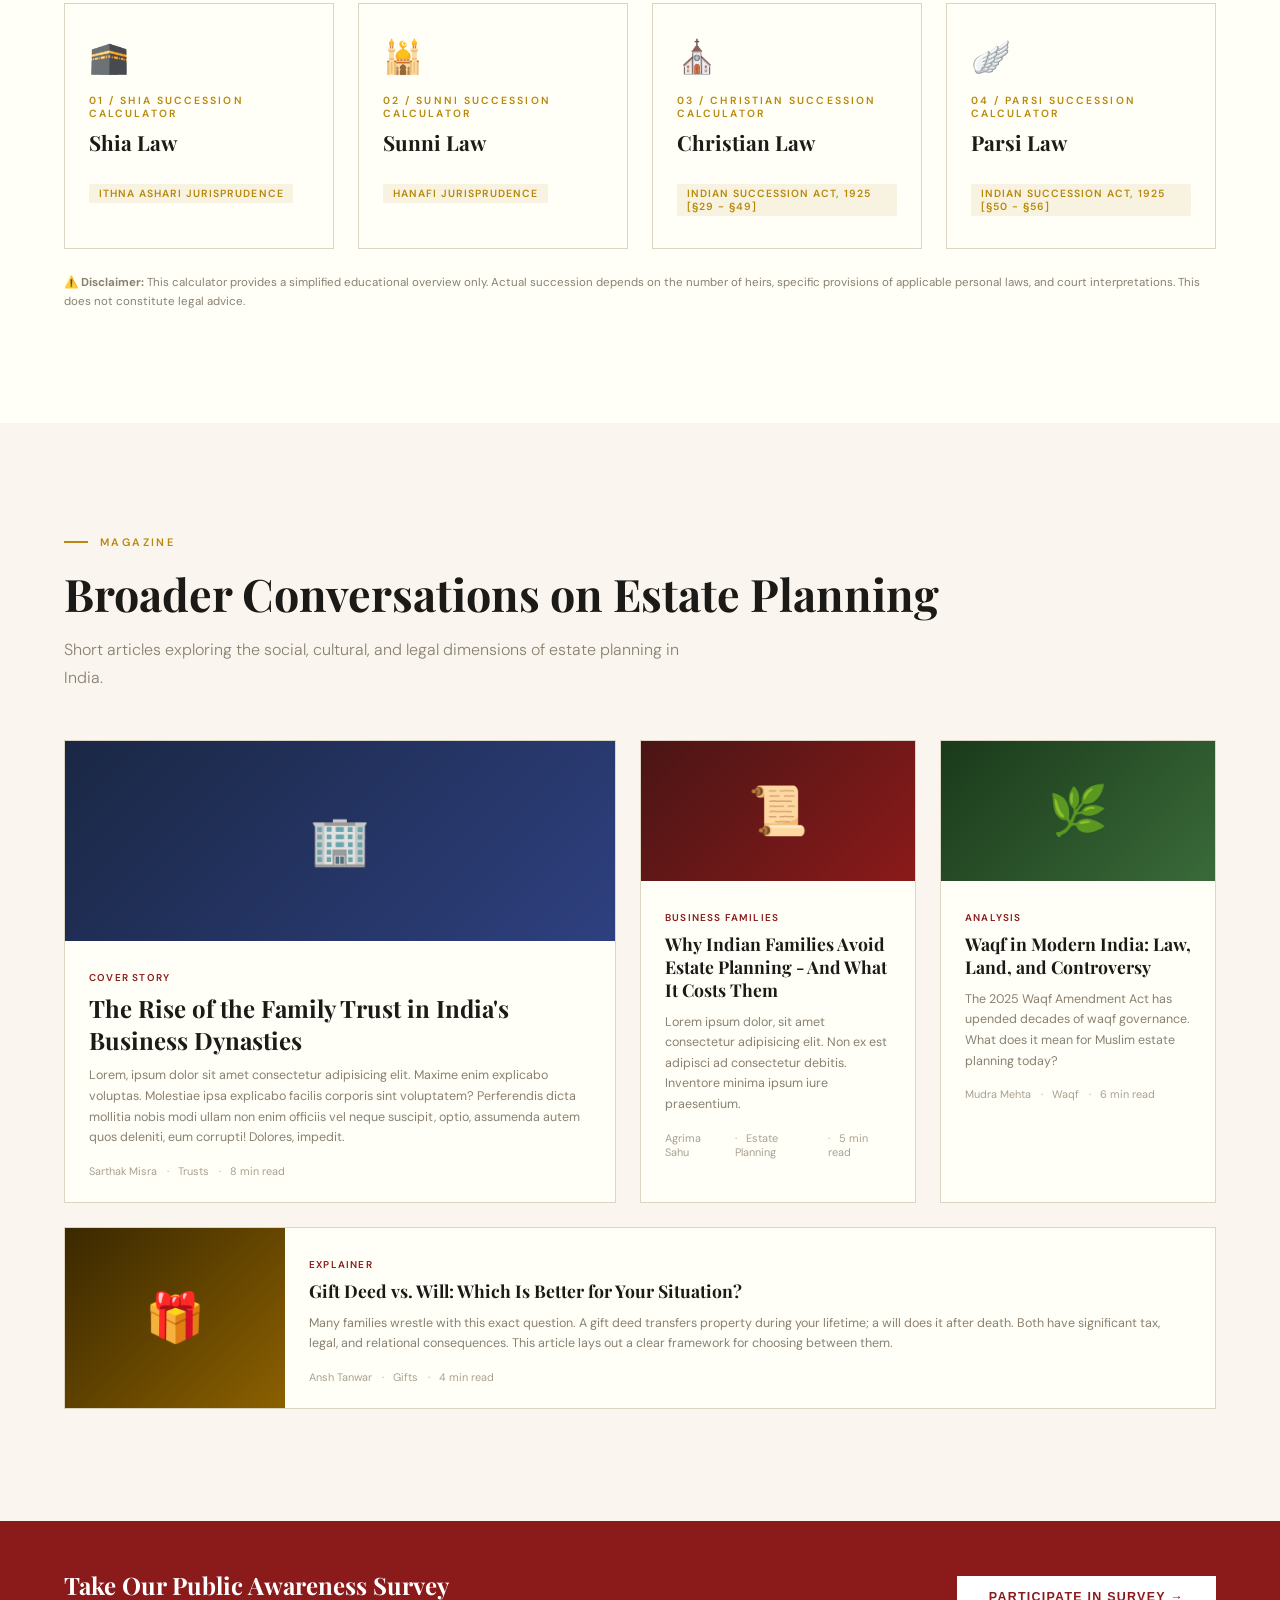
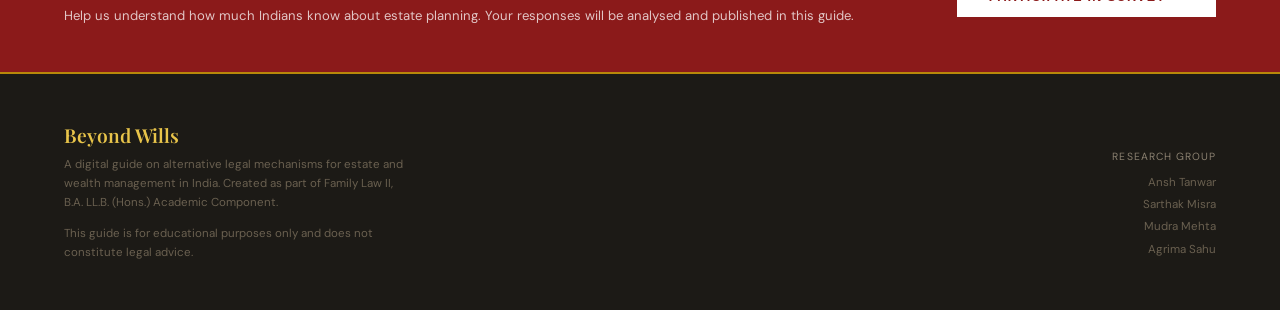
==== commit fcd01ea6: "v1.09" ====
--- a/index.html
+++ b/index.html
@@ -228,7 +228,7 @@
 
         .hero-scroll {
             position: absolute;
-            bottom: 2rem;
+            bottom: 3rem;
             left: 50%;
             transform: translateX(-50%);
             display: flex;
@@ -1018,6 +1018,113 @@
             transform: none;
         }
 
+        /* ── VIDEO MODAL ── */
+        .video-trigger-btn {
+            background: var(--cream);
+            color: var(--ink);
+            border: 1px solid var(--gold);
+            padding: 0.6rem 1.2rem;
+            font-size: 0.75rem;
+            font-weight: 600;
+            cursor: pointer;
+            border-radius: 4px;
+            margin: 1.5rem 0 1rem;
+            display: inline-flex;
+            align-items: center;
+            gap: 0.5rem;
+            transition: all 0.2s;
+        }
+
+        .video-trigger-btn:hover {
+            background: var(--gold);
+            color: #fff;
+        }
+
+        .video-modal {
+            display: none; /* Hidden by default */
+            position: fixed;
+            inset: 0;
+            z-index: 9999; /* Ensures it sits above your navigation bar */
+            align-items: center;
+            justify-content: center;
+            opacity: 0;
+            transition: opacity 0.3s ease;
+        }
+
+        .video-modal.active {
+            display: flex;
+            opacity: 1;
+        }
+
+        .video-modal-overlay {
+            position: absolute;
+            inset: 0;
+            background: rgba(28, 26, 22, 0.85); /* Your --ink color with opacity */
+            backdrop-filter: blur(5px);
+        }
+
+        .video-modal-content {
+            position: relative;
+            background: var(--card-bg);
+            width: 90%;
+            max-width: 900px;
+            padding: 2.5rem;
+            border-radius: 8px;
+            border: 1px solid var(--gold);
+            box-shadow: 0 20px 40px rgba(0,0,0,0.4);
+            z-index: 10000;
+        }
+
+        .video-modal-close {
+            position: absolute;
+            top: 1rem;
+            right: 1.5rem;
+            background: none;
+            border: none;
+            font-size: 2rem;
+            color: var(--muted);
+            cursor: pointer;
+            transition: color 0.2s;
+        }
+
+        .video-modal-close:hover {
+            color: var(--crimson);
+        }
+
+        .video-modal-content h3 {
+            font-family: 'Playfair Display', serif;
+            font-size: 1.8rem;
+            margin-bottom: 1.5rem;
+            color: var(--navy);
+            text-align: center;
+        }
+
+        .video-modal-grid {
+            display: grid;
+            grid-template-columns: 1fr 1fr;
+            gap: 2rem;
+        }
+
+        .video-wrapper h4 {
+            font-size: 0.9rem;
+            margin-bottom: 0.8rem;
+            color: var(--ink);
+            text-align: center;
+        }
+
+        /* Make it stack on mobile screens */
+        @media (max-width: 768px) {
+            .video-modal-grid {
+                grid-template-columns: 1fr;
+                gap: 1.5rem;
+            }
+            .video-modal-content {
+                padding: 1.5rem;
+                max-height: 90vh;
+                overflow-y: auto;
+            }
+        }
+
         /* ── RESPONSIVE ── */
         @media (max-width: 900px) {
             nav {
@@ -1143,9 +1250,9 @@
     <section class="hero" id="top">
         <div class="hero-grid-bg"></div>
         <div class="hero-rule"></div>
-        <div class="hero-eyebrow">Family Law II — Academic Project</div>
+        <div class="hero-eyebrow">The Estate Playbook</div>
         <h1>Beyond <em>Wills</em> - <br>Estate Planning<br>in India</h1>
-        <p class="hero-sub">A comprehensive guide to alternative legal mechanisms for wealth and estate management —
+        <p class="hero-sub">A comprehensive guide to alternative legal mechanisms for wealth and estate management -
             from gifts and trusts to waqfs and family arrangements.</p>
         <div class="hero-authors">Ansh · Sarthak · Mudra · Agrima &nbsp;|&nbsp; B.A. LL.B. (Hons)</div>
         <a href="#concepts" class="hero-cta">
@@ -1201,8 +1308,7 @@
             <div>
                 <div class="section-eyebrow">How to Use This Guide</div>
                 <h2 class="section-title" style="font-size:1.6rem;">Five Ways to Explore</h2>
-                <p class="section-desc" style="margin-bottom:1.5rem;">This website is designed for general users — not
-                    legal scholars. Navigate any way you prefer.</p>
+                <p class="section-desc" style="margin-bottom:1.5rem;">This website is designed for general users - No prior legal knowledge required. Navigate any way you prefer.</p>
                 <div class="navToButton-grid">
                     <div class="navToButton-card" onclick="navToSection('concepts')">
                         <span class="navToButton-icon">📖</span>
@@ -1269,6 +1375,9 @@
                         <strong>Practical note:</strong> Gifts to relatives are generally exempt from income tax under
                         Section 56(2) of the Income Tax Act. However, stamp duty on gift deeds can be significant.
                     </p>
+                    <button class="video-trigger-btn" onclick="openVideoModal(event, 'UuRlRTfaf-M', '3vmnX0rN3us', 'Gifts')">
+                        🎥 Watch Video Guides
+                    </button>
                     <span class="concept-tag">Transfer of Property Act, 1882</span>
                 </div>
             </div>
@@ -1291,6 +1400,9 @@
                         maintain privacy, and offer clear instructions for intergenerational wealth management —
                         particularly useful for business families.
                     </p>
+                    <button class="video-trigger-btn" onclick="openVideoModal(event, 'UEF6p_28UdY', 'EG9TmRck71U', 'Trusts')">
+                        🎥 Watch Video Guides
+                    </button>
                     <span class="concept-tag">Indian Trusts Act, 1882</span>
                 </div>
             </div>
@@ -1312,6 +1424,9 @@
                         or mortgaged. The Mutawalli (manager) administers the property. Recent legislative changes (Waqf
                         Amendment Act, 2025) have significantly altered the governance framework.
                     </p>
+                    <button class="video-trigger-btn" onclick="openVideoModal(event, 'N_VCOGtGMD0', 'S4C_9CX8yww', 'Waqf')">
+                        🎥 Watch Video Guides
+                    </button>
                     <span class="concept-tag">Waqf Act, 1995</span>
                 </div>
             </div>
@@ -1334,6 +1449,9 @@
                         Supreme Court laid down that a family arrangement is binding even if not registered, provided it
                         is genuine, bona fide, and for the benefit of the family.
                     </p>
+                    <button class="video-trigger-btn" onclick="openVideoModal(event, 'SIuCNSwyA8M', '4n1Jh-D2mYg', 'Family Arrangements')">
+                        🎥 Watch Video Guides
+                    </button>
                     <span class="concept-tag">General Contract + Equity Law</span>
                 </div>
             </div>
@@ -1542,7 +1660,27 @@
             <p>Help us understand how much Indians know about estate planning. Your responses will be analysed and
                 published in this guide.</p>
         </div>
-        <button class="survey-btn">Participate in Survey →</button>
+        <button class="survey-btn" onclick="window.open('https://docs.google.com/forms/d/e/1FAIpQLScKM1PPukLzUWHnONaXsR3feDPMJ4UJIg3mJvMCfmJ3jZ9wHw/viewform', '_blank')">Participate in Survey →</button>
+    </div>
+
+    <!-- ── THE VIDEO MODAL (Sits hidden at the bottom of the page) ── -->
+    <div id="videoModal" class="video-modal">
+        <div class="video-modal-overlay" onclick="closeVideoModal()"></div>
+        <div class="video-modal-content">
+            <button class="video-modal-close" onclick="closeVideoModal()">&times;</button>
+            <h3 id="videoModalTitle">Video Guides</h3>
+            
+            <div class="video-modal-grid">
+                <div class="video-wrapper">
+                    <h4>English Explanation</h4>
+                    <iframe id="engVideoIframe" width="100%" height="250" src="" frameborder="0" allowfullscreen style="border-radius: 4px; border: 1px solid var(--border);"></iframe>
+                </div>
+                <div class="video-wrapper">
+                    <h4>Hindi Explanation (हिंदी)</h4>
+                    <iframe id="hinVideoIframe" width="100%" height="250" src="" frameborder="0" allowfullscreen style="border-radius: 4px; border: 1px solid var(--border);"></iframe>
+                </div>
+            </div>
+        </div>
     </div>
 
     <!-- FOOTER -->
@@ -1590,10 +1728,41 @@
             }
         }
 
+        // ── VIDEO MODAL LOGIC ──
+        function openVideoModal(event, engId, hinId, title) {
+            // This stops the card from accidentally collapsing when you click the button
+            event.stopPropagation();
+            
+            // Dynamically set the title and the YouTube URLs
+            document.getElementById('videoModalTitle').textContent = title + ' Explainer';
+            document.getElementById('engVideoIframe').src = `https://www.youtube.com/embed/${engId}?autoplay=0`;
+            document.getElementById('hinVideoIframe').src = `https://www.youtube.com/embed/${hinId}?autoplay=0`;
+            
+            // Show the modal with a smooth fade-in
+            const modal = document.getElementById('videoModal');
+            modal.style.display = 'flex';
+            setTimeout(() => {
+                modal.classList.add('active');
+            }, 10);
+        }
+
+        function closeVideoModal() {
+            const modal = document.getElementById('videoModal');
+            modal.classList.remove('active');
+            
+            // Wait for the fade-out animation to finish, then hide and wipe the videos
+            setTimeout(() => {
+                modal.style.display = 'none';
+                // Wiping the src is crucial! It stops the video audio from playing in the background after closing.
+                document.getElementById('engVideoIframe').src = '';
+                document.getElementById('hinVideoIframe').src = '';
+            }, 300);
+        }
+
         // ── MIND MAZE ──
         function enterMindMaze() {
             // Placeholder for entering the Mind Maze simulation
-            window.location.href = 'maze_data/index.html';
+            window.open('maze_data/index.html', '_blank');
         }
 
         // ── SUCCESSION CALCULATOR ──
@@ -1603,7 +1772,7 @@
                 shia: 'pages/shia_updated.html',
                 sunni: 'pages/sunni_updated.html',
                 christian: 'pages/christian_updated.html',
-                // parsi: 'pages/parsi_updated.html'
+                parsi: 'pages/parsi_updated.html'
             };
 
             // Check if the selected school has a corresponding page
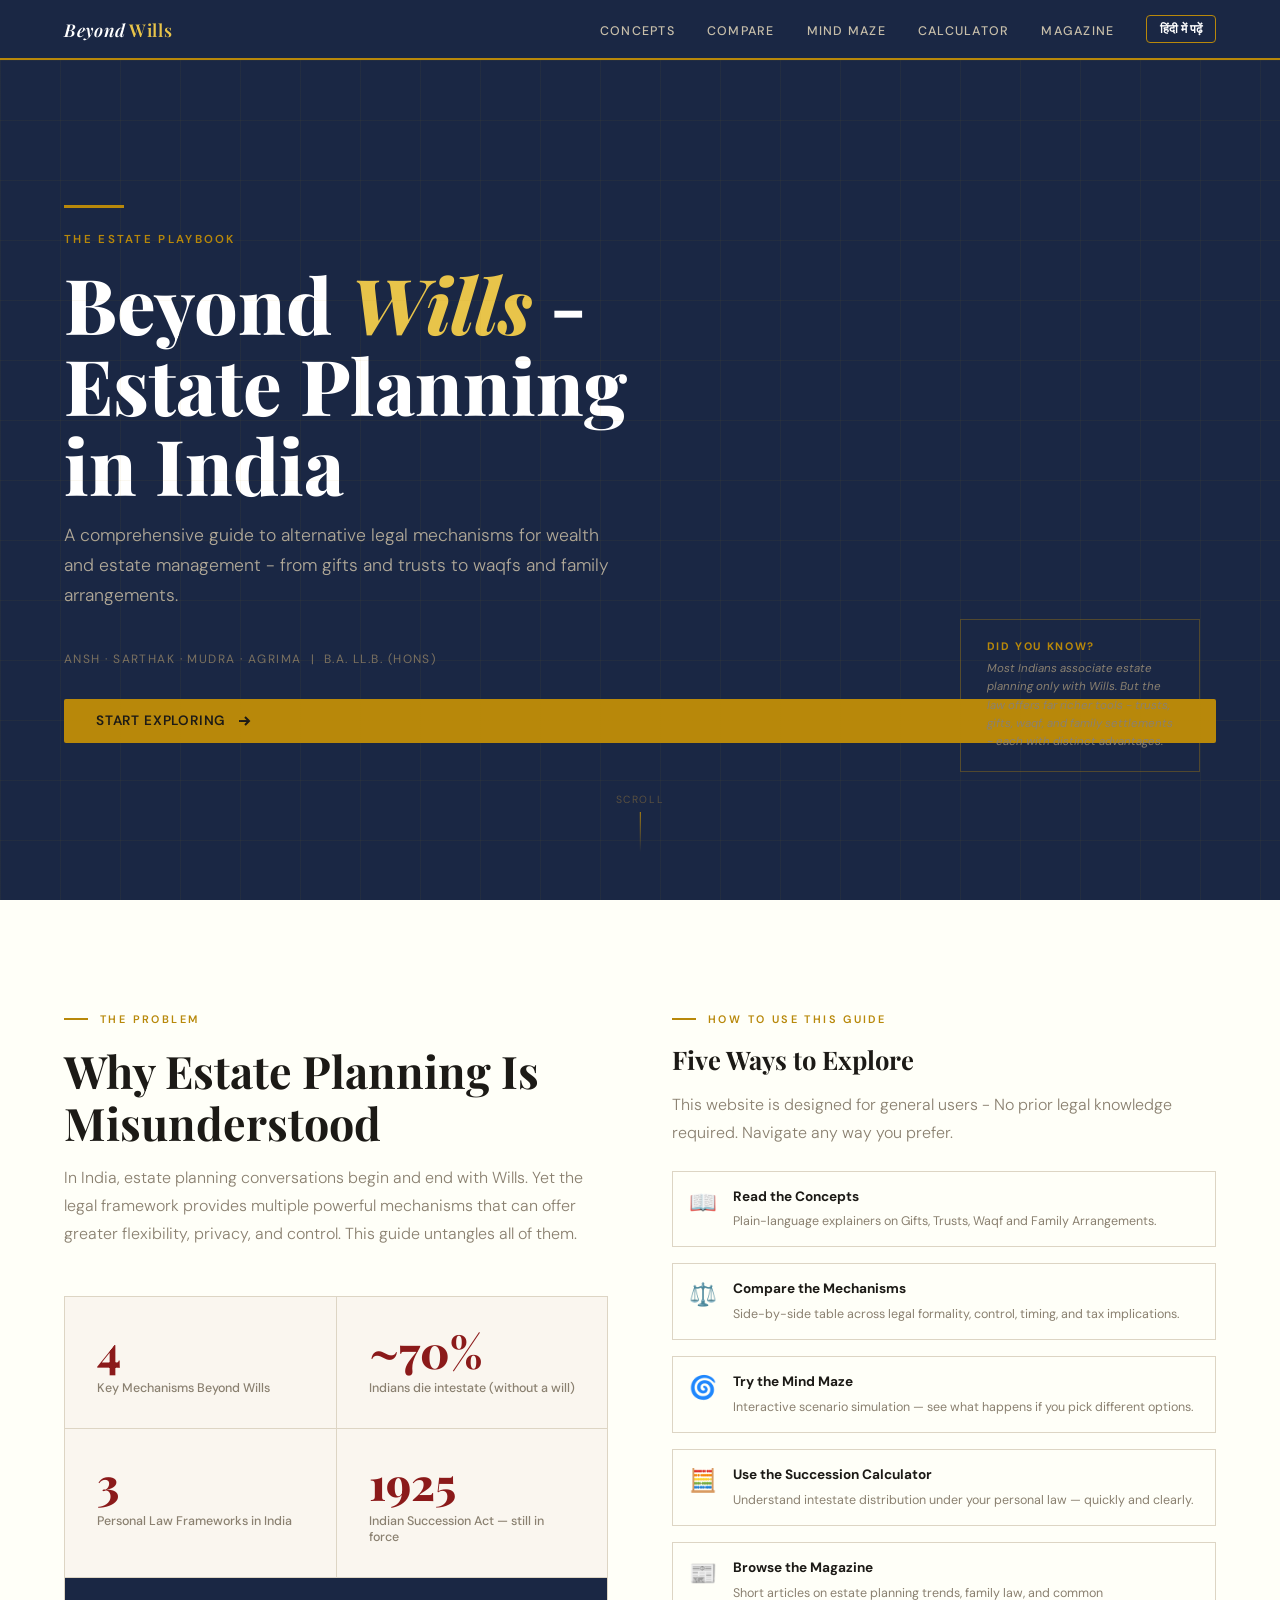
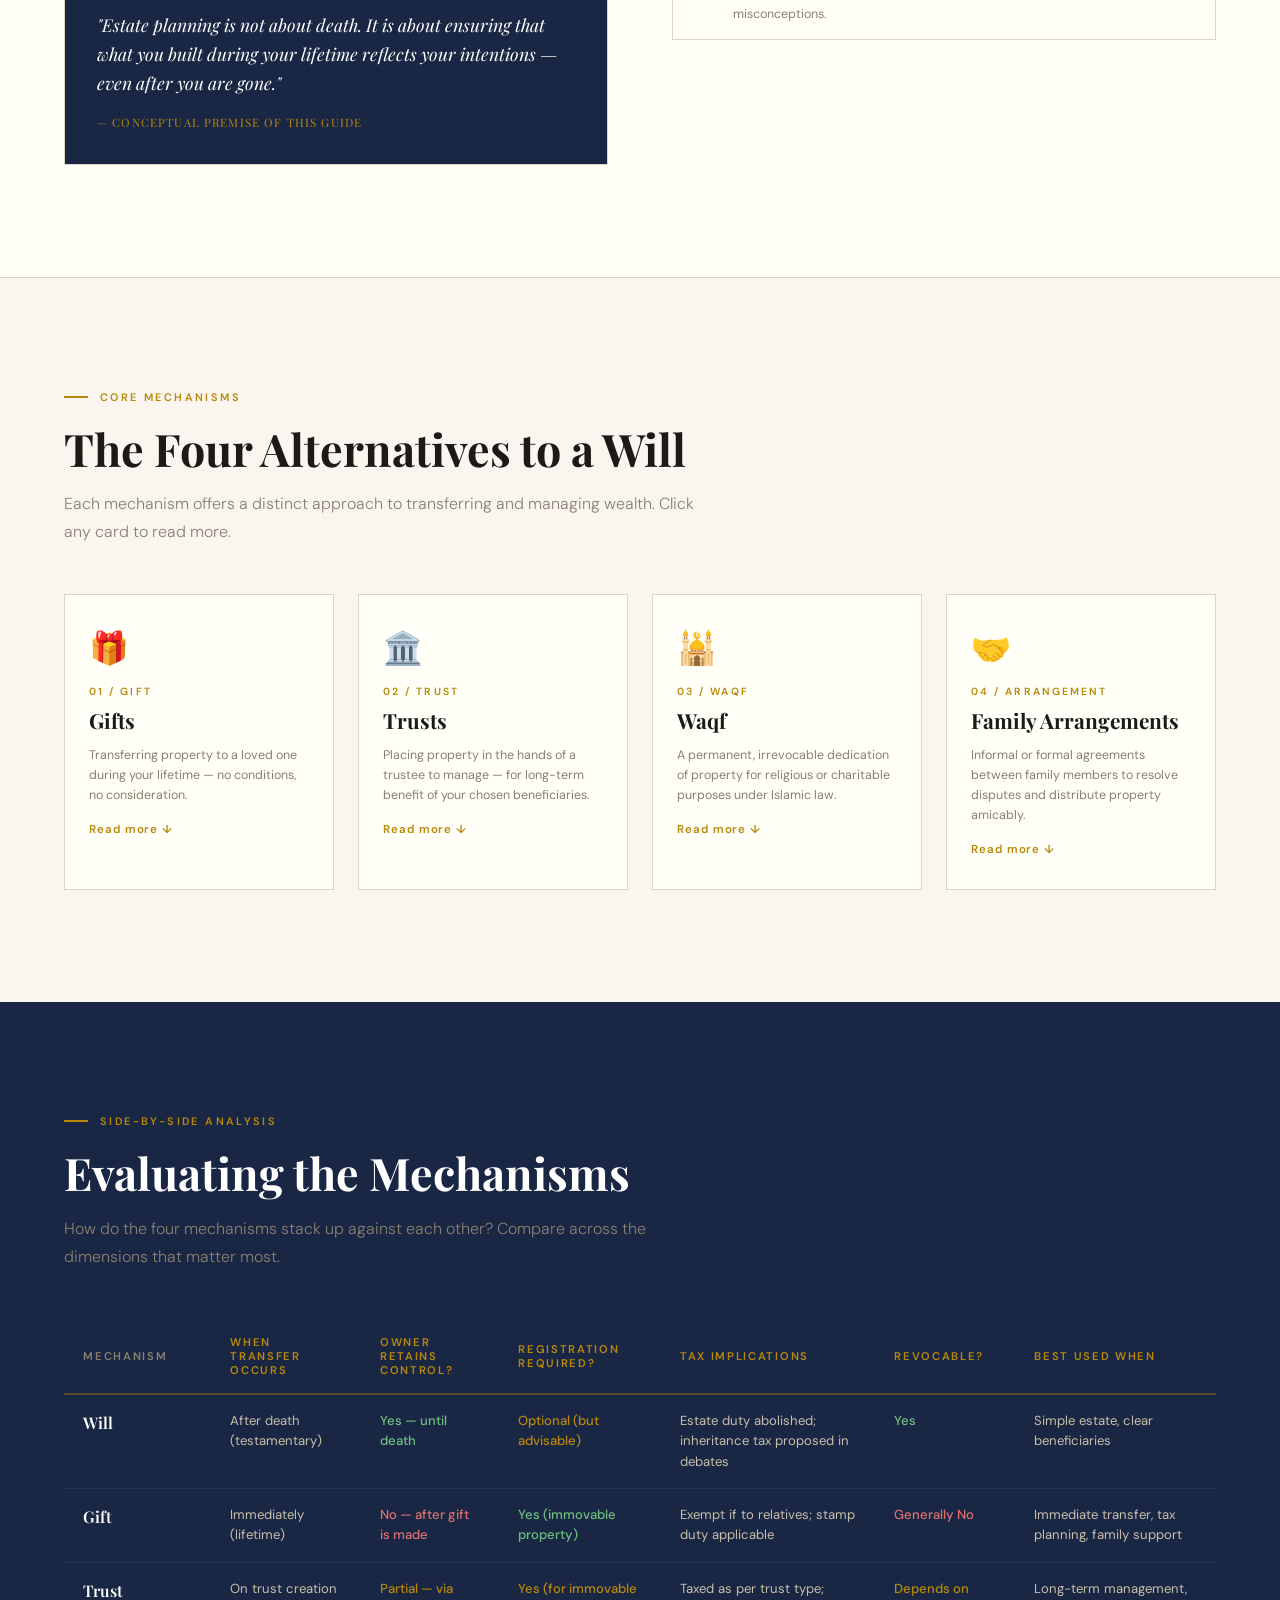
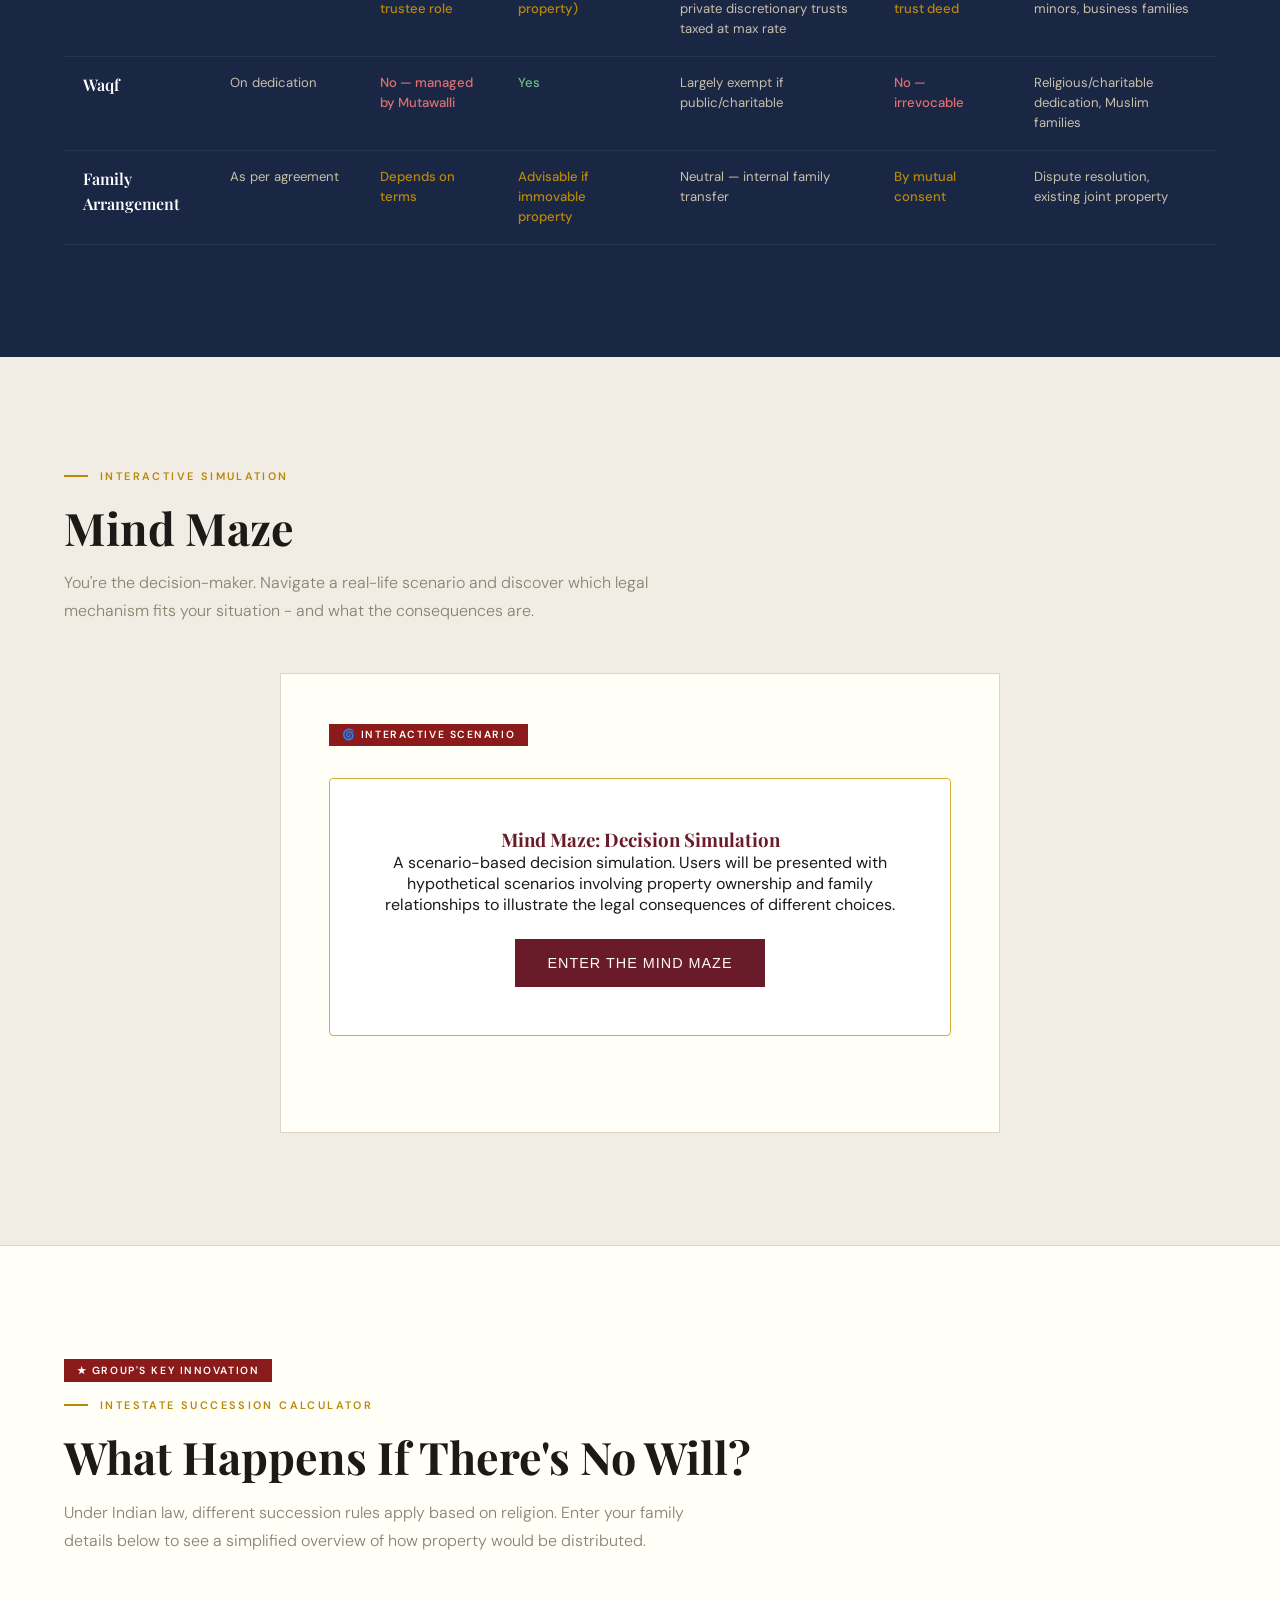
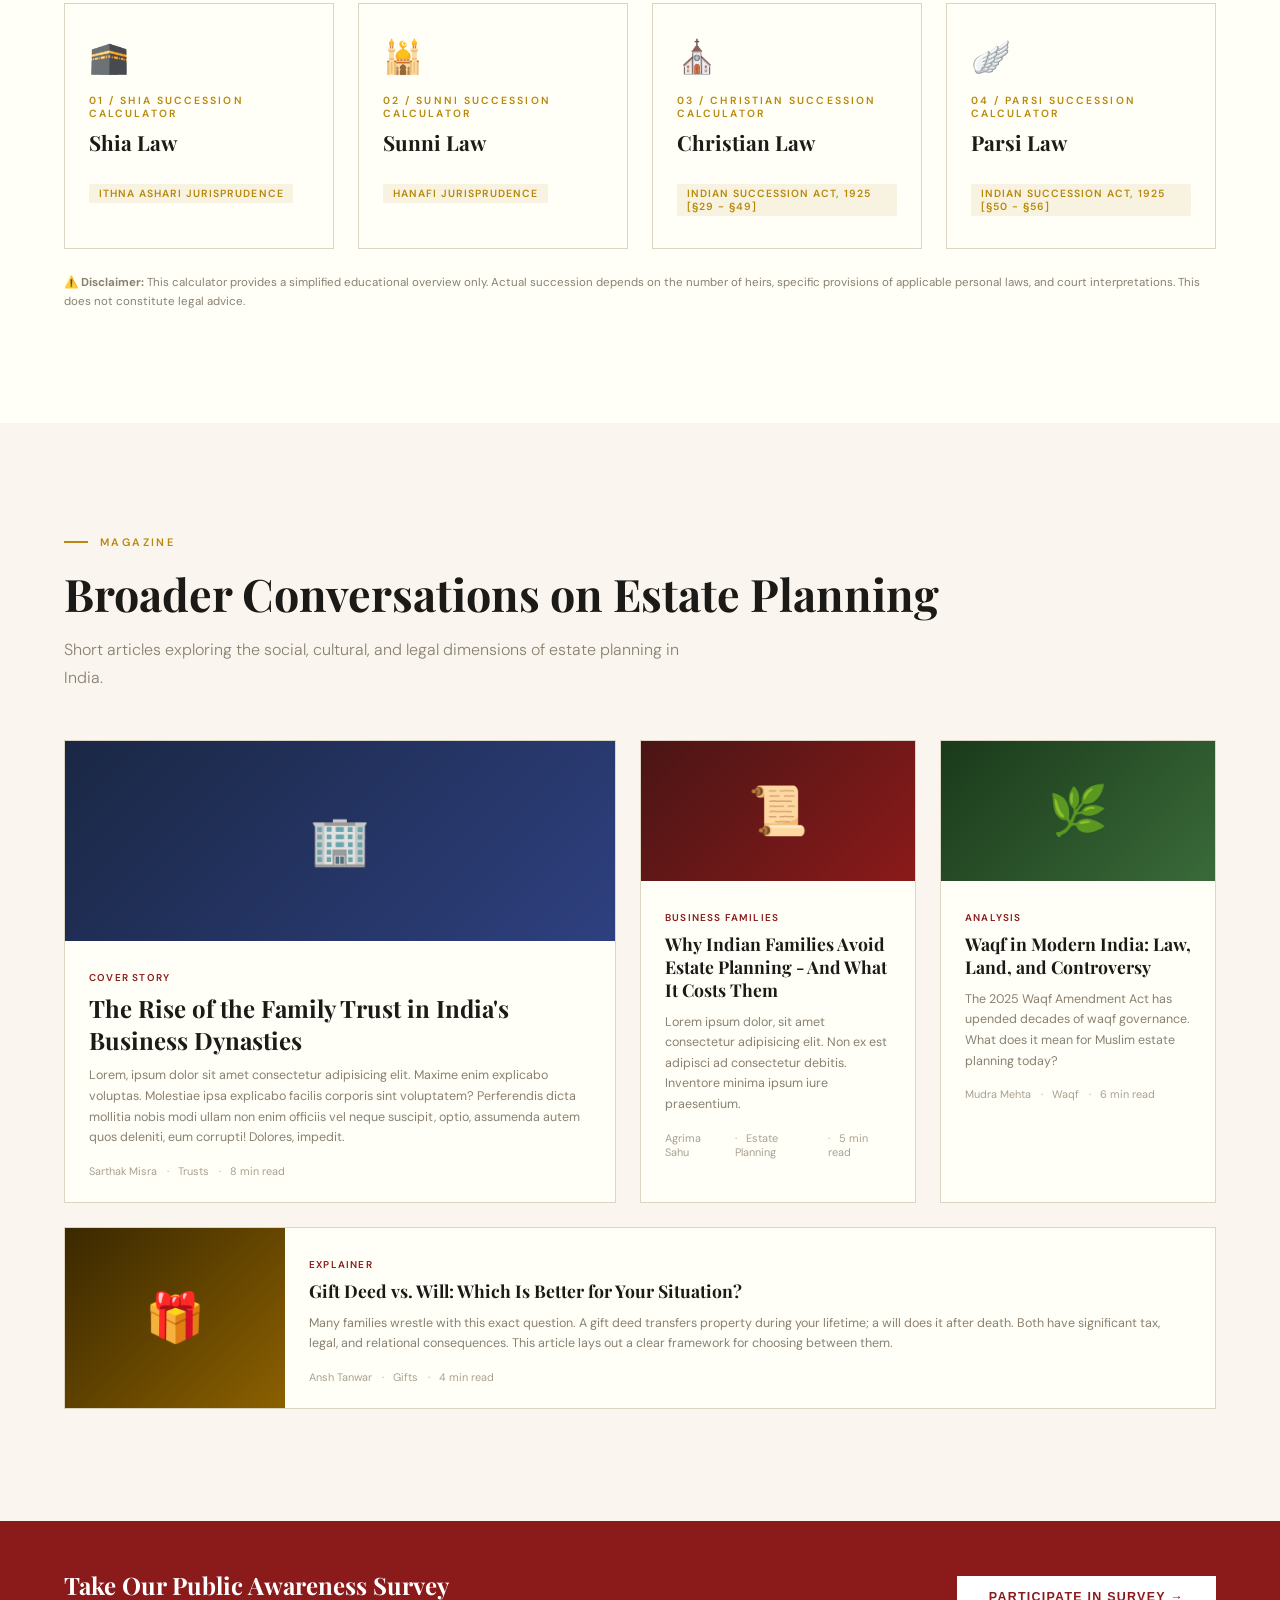
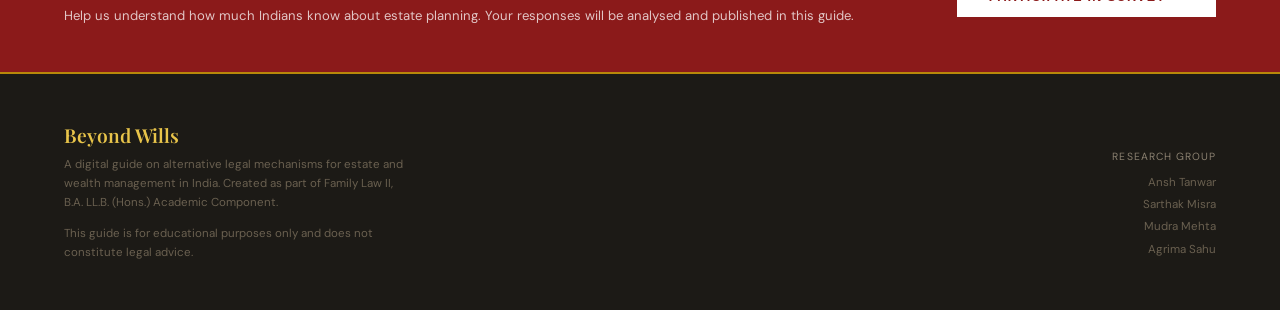
==== commit 70782abd: "v2.0" ====
--- a/index.html
+++ b/index.html
@@ -45,6 +45,13 @@
             overflow-x: hidden;
         }
 
+        /* ── LANGUAGE TOGGLE CSS ── */
+        .lang-hi { display: none !important; }
+        body.hindi-mode .lang-en { display: none !important; }
+        body.hindi-mode .lang-hi { display: block !important; }
+        body.hindi-mode span.lang-hi { display: inline !important; }
+        body.hindi-mode td.lang-hi, body.hindi-mode th.lang-hi { display: table-cell !important; }
+
         /* ── NAV ── */
         nav {
             position: fixed;
@@ -74,6 +81,12 @@
             font-style: italic;
         }
 
+        .nav-right {
+            display: flex;
+            align-items: center;
+            gap: 2rem;
+        }
+
         .nav-links {
             display: flex;
             gap: 2rem;
@@ -92,6 +105,23 @@
 
         .nav-links a:hover {
             color: var(--gold-light);
+        }
+
+        .lang-toggle-btn {
+            background: transparent;
+            color: #fff;
+            border: 1px solid var(--gold);
+            padding: 0.3rem 0.8rem;
+            border-radius: 4px;
+            cursor: pointer;
+            font-family: 'DM Sans', sans-serif;
+            font-size: 0.75rem;
+            font-weight: 600;
+            transition: 0.2s;
+        }
+        .lang-toggle-btn:hover {
+            background: var(--gold);
+            color: var(--ink);
         }
 
         /* ── HERO ── */
@@ -584,175 +614,6 @@
             margin-bottom: 2rem;
         }
 
-        .maze-progress {
-            display: flex;
-            gap: 0.4rem;
-            margin-bottom: 2.5rem;
-        }
-
-        .maze-step {
-            height: 3px;
-            flex: 1;
-            background: var(--border);
-            transition: background 0.4s;
-        }
-
-        .maze-step.done {
-            background: var(--gold);
-        }
-
-        .maze-step.active {
-            background: var(--crimson);
-        }
-
-        .maze-scenario {
-            font-size: 0.72rem;
-            font-weight: 600;
-            letter-spacing: 0.15em;
-            text-transform: uppercase;
-            color: var(--muted);
-            margin-bottom: 0.6rem;
-        }
-
-        .maze-question {
-            font-family: 'Playfair Display', serif;
-            font-size: 1.4rem;
-            font-weight: 600;
-            line-height: 1.4;
-            margin-bottom: 0.6rem;
-        }
-
-        .maze-context {
-            font-size: 0.82rem;
-            color: var(--muted);
-            line-height: 1.65;
-            margin-bottom: 2rem;
-            padding-left: 1rem;
-            border-left: 2px solid var(--gold);
-        }
-
-        .maze-choices {
-            display: flex;
-            flex-direction: column;
-            gap: 0.75rem;
-        }
-
-        .maze-choice {
-            padding: 1rem 1.2rem;
-            border: 1px solid var(--border);
-            background: var(--cream);
-            cursor: pointer;
-            display: flex;
-            gap: 1rem;
-            align-items: flex-start;
-            transition: border-color 0.2s, background 0.2s, transform 0.15s;
-            text-align: left;
-        }
-
-        .maze-choice:hover {
-            border-color: var(--gold);
-            background: #FFF9EE;
-            transform: translateX(4px);
-        }
-
-        .maze-choice-letter {
-            width: 26px;
-            height: 26px;
-            min-width: 26px;
-            border: 1.5px solid var(--gold);
-            color: var(--gold);
-            font-size: 0.72rem;
-            font-weight: 700;
-            display: flex;
-            align-items: center;
-            justify-content: center;
-            flex-shrink: 0;
-        }
-
-        .maze-choice-text strong {
-            display: block;
-            font-size: 0.88rem;
-            margin-bottom: 0.25rem;
-        }
-
-        .maze-choice-text span {
-            font-size: 0.75rem;
-            color: var(--muted);
-        }
-
-        .maze-outcome {
-            display: none;
-            padding: 2rem;
-            border: 1px solid;
-            margin-top: 0;
-        }
-
-        .maze-outcome.good {
-            border-color: #6DBF7E;
-            background: rgba(109, 191, 126, 0.06);
-        }
-
-        .maze-outcome.caution {
-            border-color: #E8C44A;
-            background: rgba(232, 196, 74, 0.06);
-        }
-
-        .maze-outcome.bad {
-            border-color: #E07070;
-            background: rgba(224, 112, 112, 0.06);
-        }
-
-        .maze-outcome-title {
-            font-family: 'Playfair Display', serif;
-            font-size: 1.1rem;
-            font-weight: 700;
-            margin-bottom: 0.6rem;
-        }
-
-        .maze-outcome p {
-            font-size: 0.83rem;
-            line-height: 1.7;
-            color: #444;
-        }
-
-        .maze-nav {
-            display: flex;
-            gap: 1rem;
-            margin-top: 2rem;
-        }
-
-        .maze-btn {
-            padding: 0.7rem 1.5rem;
-            font-size: 0.78rem;
-            font-weight: 600;
-            letter-spacing: 0.08em;
-            text-transform: uppercase;
-            cursor: pointer;
-            border: none;
-            transition: 0.2s;
-        }
-
-        .maze-btn-primary {
-            background: var(--navy);
-            color: #fff;
-        }
-
-        .maze-btn-primary:hover {
-            background: var(--gold);
-            color: var(--ink);
-        }
-
-        .maze-btn-secondary {
-            background: transparent;
-            color: var(--muted);
-            border: 1px solid var(--border);
-        }
-
-        .maze-btn-secondary:hover {
-            color: var(--ink);
-            border-color: var(--ink);
-        }
-
         /* Nav To Button */
         .navToButton-card {
             background: var(--card-bg);
@@ -796,10 +657,6 @@
             border-color: var(--gold);
         }
 
-        .navToButton-card:hover::before {
-            transform: scaleX(1);
-        }
-
 
         /* ── CALCULATOR ── */
         .calculator {
@@ -860,24 +717,10 @@
             overflow: hidden;
         }
 
-        .mag-card-img.c1 {
-            background: linear-gradient(135deg, #1A2744, #2E4080);
-        }
-
-        .mag-card-img.c2 {
-            background: linear-gradient(135deg, #4A1515, #8B1A1A);
-            height: 140px;
-        }
-
-        .mag-card-img.c3 {
-            background: linear-gradient(135deg, #1A3A1A, #3A6A3A);
-            height: 140px;
-        }
-
-        .mag-card-img.c4 {
-            background: linear-gradient(135deg, #3A2800, #8B6000);
-            height: 140px;
-        }
+        .mag-card-img.c1 { background: linear-gradient(135deg, #1A2744, #2E4080); }
+        .mag-card-img.c2 { background: linear-gradient(135deg, #4A1515, #8B1A1A); height: 140px; }
+        .mag-card-img.c3 { background: linear-gradient(135deg, #1A3A1A, #3A6A3A); height: 140px; }
+        .mag-card-img.c4 { background: linear-gradient(135deg, #3A2800, #8B6000); height: 140px; }
 
         .mag-card-body {
             padding: 1.5rem;
@@ -970,6 +813,42 @@
         .survey-btn:hover {
             background: var(--gold-light);
             color: var(--ink);
+        }
+
+        /* Interactive Widgets (Mockups) */
+        .widget-container {
+            background-color: var(--card-bg-widget);
+            border: 1px solid var(--accent-gold);
+            padding: 3rem;
+            border-radius: 4px;
+            text-align: center;
+            max-width: 800px;
+            margin: 0 auto;
+        }
+
+        .widget-container h3 {
+            font-family: 'Playfair Display', serif;
+            color: var(--primary-burgundy);
+        }
+
+        .btn {
+            display: inline-block;
+            padding: 1rem 2rem;
+            background-color: var(--primary-burgundy);
+            color: var(--bg-color);
+            text-decoration: none;
+            text-transform: uppercase;
+            font-size: 0.9rem;
+            letter-spacing: 1px;
+            border: none;
+            cursor: pointer;
+            transition: background-color 0.3s;
+            margin-top: 1.5rem;
+        }
+
+        .btn:hover {
+            background-color: var(--accent-gold);
+            color: var(--primary-burgundy);
         }
 
         /* ── FOOTER ── */
@@ -1041,10 +920,10 @@
         }
 
         .video-modal {
-            display: none; /* Hidden by default */
+            display: none; 
             position: fixed;
             inset: 0;
-            z-index: 9999; /* Ensures it sits above your navigation bar */
+            z-index: 9999; 
             align-items: center;
             justify-content: center;
             opacity: 0;
@@ -1059,7 +938,7 @@
         .video-modal-overlay {
             position: absolute;
             inset: 0;
-            background: rgba(28, 26, 22, 0.85); /* Your --ink color with opacity */
+            background: rgba(28, 26, 22, 0.85); 
             backdrop-filter: blur(5px);
         }
 
@@ -1112,7 +991,7 @@
             text-align: center;
         }
 
-        /* Make it stack on mobile screens */
+        /* Make modal stack on mobile screens */
         @media (max-width: 768px) {
             .video-modal-grid {
                 grid-template-columns: 1fr;
@@ -1127,108 +1006,26 @@
 
         /* ── RESPONSIVE ── */
         @media (max-width: 900px) {
-            nav {
-                padding: 0 1.5rem;
-            }
-
-            .nav-links {
-                display: none;
-            }
-
-            section {
-                padding: 5rem 1.5rem;
-            }
-
-            .hero {
-                padding: 7rem 1.5rem 4rem;
-            }
-
-            .hero-float-tag {
-                display: none;
-            }
-
-            .concepts-grid {
-                grid-template-columns: 1fr 1fr;
-            }
-
-            .mag-grid {
-                grid-template-columns: 1fr;
-            }
-
-            .intro-grid {
-                grid-template-columns: 1fr;
-            }
-
-            .calculator-grid {
-                grid-template-columns: 1fr 1fr;
-            }
-
-            .survey-strip {
-                flex-direction: column;
-                text-align: center;
-            }
-
-            footer {
-                flex-direction: column;
-                gap: 1.5rem;
-            }
-
-            .footer-group-list {
-                text-align: left;
-            }
+            nav { padding: 0 1.5rem; }
+            .nav-links { display: none; }
+            .lang-toggle-btn { margin-left: 0; }
+            section { padding: 5rem 1.5rem; }
+            .hero { padding: 7rem 1.5rem 4rem; }
+            .hero-float-tag { display: none; }
+            .concepts-grid { grid-template-columns: 1fr 1fr; }
+            .mag-grid { grid-template-columns: 1fr; }
+            .intro-grid { grid-template-columns: 1fr; }
+            .calculator-grid { grid-template-columns: 1fr 1fr; }
+            .survey-strip { flex-direction: column; text-align: center; }
+            footer { flex-direction: column; gap: 1.5rem; }
+            .footer-group-list { text-align: left; }
         }
 
         @media (max-width: 600px) {
-            .concepts-grid {
-                grid-template-columns: 1fr;
-            }
-
-            .intro-stat-grid {
-                grid-template-columns: 1fr 1fr;
-            }
-
-            .calculator-grid {
-                grid-template-columns: 1fr;
-            }
-        }
-
-        /* Interactive Widgets (Mockups) */
-        .widget-container {
-            background-color: var(--card-bg-widget);
-            border: 1px solid var(--accent-gold);
-            padding: 3rem;
-            border-radius: 4px;
-            text-align: center;
-            max-width: 800px;
-            margin: 0 auto;
-        }
-
-        .widget-container h3 {
-            font-family: 'Playfair Display', serif;
-            color: var(--primary-burgundy);
-        }
-
-
-        .btn {
-            display: inline-block;
-            padding: 1rem 2rem;
-            background-color: var(--primary-burgundy);
-            color: var(--bg-color);
-            text-decoration: none;
-            text-transform: uppercase;
-            font-size: 0.9rem;
-            letter-spacing: 1px;
-            border: none;
-            cursor: pointer;
-            transition: background-color 0.3s;
-            margin-top: 1.5rem;
-        }
-
-        .btn:hover {
-            background-color: var(--accent-gold);
-            color: var(--primary-burgundy);
-        }
-
+            .concepts-grid { grid-template-columns: 1fr; }
+            .intro-stat-grid { grid-template-columns: 1fr 1fr; }
+            .calculator-grid { grid-template-columns: 1fr; }
+        }
     </style>
 </head>
 
@@ -1237,34 +1034,51 @@
     <!-- NAV -->
     <nav>
         <div class="nav-logo"><span>Beyond</span> Wills</div>
-        <ul class="nav-links">
-            <li><a href="#concepts">Concepts</a></li>
-            <li><a href="#compare">Compare</a></li>
-            <li><a href="#maze">Mind Maze</a></li>
-            <li><a href="#calculator">Calculator</a></li>
-            <li><a href="#magazine">Magazine</a></li>
-        </ul>
+        <div class="nav-right">
+            <ul class="nav-links">
+                <li><a href="#concepts"><span class="lang-en">Concepts</span><span class="lang-hi">अवधारणाएं</span></a></li>
+                <li><a href="#compare"><span class="lang-en">Compare</span><span class="lang-hi">तुलना</span></a></li>
+                <li><a href="#maze"><span class="lang-en">Mind Maze</span><span class="lang-hi">माइंड मेज़</span></a></li>
+                <li><a href="#calculator"><span class="lang-en">Calculator</span><span class="lang-hi">कैलकुलेटर</span></a></li>
+                <li><a href="#magazine"><span class="lang-en">Magazine</span><span class="lang-hi">पत्रिका</span></a></li>
+            </ul>
+            <button class="lang-toggle-btn" onclick="toggleLanguage()">हिंदी में पढ़ें</button>
+        </div>
     </nav>
 
     <!-- HERO -->
     <section class="hero" id="top">
         <div class="hero-grid-bg"></div>
         <div class="hero-rule"></div>
-        <div class="hero-eyebrow">The Estate Playbook</div>
-        <h1>Beyond <em>Wills</em> - <br>Estate Planning<br>in India</h1>
-        <p class="hero-sub">A comprehensive guide to alternative legal mechanisms for wealth and estate management -
-            from gifts and trusts to waqfs and family arrangements.</p>
+        <div class="hero-eyebrow">
+            <span class="lang-en">The Estate Playbook</span>
+            <span class="lang-hi">एस्टेट प्लेबुक</span>
+        </div>
+        <h1>
+            <span class="lang-en">Beyond <em>Wills</em> - <br>Estate Planning<br>in India</span>
+            <span class="lang-hi">वसीयत के <em>परे</em> - <br>भारत में<br>संपत्ति योजना</span>
+        </h1>
+        <p class="hero-sub">
+            <span class="lang-en">A comprehensive guide to alternative legal mechanisms for wealth and estate management - from gifts and trusts to waqfs and family arrangements.</span>
+            <span class="lang-hi">धन और संपत्ति प्रबंधन के लिए वैकल्पिक कानूनी तंत्रों के लिए एक व्यापक मार्गदर्शिका - उपहार और ट्रस्ट से लेकर वक्फ और पारिवारिक व्यवस्था तक।</span>
+        </p>
         <div class="hero-authors">Ansh · Sarthak · Mudra · Agrima &nbsp;|&nbsp; B.A. LL.B. (Hons)</div>
         <a href="#concepts" class="hero-cta">
-            Start Exploring
+            <span class="lang-en">Start Exploring</span>
+            <span class="lang-hi">अन्वेषण शुरू करें</span>
             <svg viewBox="0 0 16 16" fill="none" stroke="currentColor" stroke-width="2">
                 <path d="M3 8h10M9 4l4 4-4 4" />
             </svg>
         </a>
         <div class="hero-float-tag">
-            <strong>Did you know?</strong>
-            <p>Most Indians associate estate planning only with Wills. But the law offers far richer tools - trusts,
-                gifts, waqf, and family settlements - each with distinct advantages.</p>
+            <strong>
+                <span class="lang-en">Did you know?</span>
+                <span class="lang-hi">क्या आप जानते हैं?</span>
+            </strong>
+            <p>
+                <span class="lang-en">Most Indians associate estate planning only with Wills. But the law offers far richer tools - trusts, gifts, waqf, and family settlements - each with distinct advantages.</span>
+                <span class="lang-hi">अधिकतर भारतीय एस्टेट प्लानिंग को केवल वसीयत से जोड़ते हैं। लेकिन कानून कहीं अधिक समृद्ध उपकरण प्रदान करता है - ट्रस्ट, उपहार, वक्फ और पारिवारिक बस्तियां - जिनमें से प्रत्येक के अलग-अलग फायदे हैं।</span>
+            </p>
         </div>
         <div class="hero-scroll">
             <span>Scroll</span>
@@ -1276,73 +1090,131 @@
     <section class="intro" id="intro">
         <div class="intro-grid fade-in">
             <div>
-                <div class="section-eyebrow">The Problem</div>
-                <h2 class="section-title">Why Estate Planning Is Misunderstood</h2>
-                <p class="section-desc">In India, estate planning conversations begin and end with Wills. Yet the legal
-                    framework provides multiple powerful mechanisms that can offer greater flexibility, privacy, and
-                    control. This guide untangles all of them.</p>
+                <div class="section-eyebrow">
+                    <span class="lang-en">The Problem</span>
+                    <span class="lang-hi">समस्या</span>
+                </div>
+                <h2 class="section-title">
+                    <span class="lang-en">Why Estate Planning Is Misunderstood</span>
+                    <span class="lang-hi">संपत्ति योजना को क्यों गलत समझा जाता है</span>
+                </h2>
+                <p class="section-desc">
+                    <span class="lang-en">In India, estate planning conversations begin and end with Wills. Yet the legal framework provides multiple powerful mechanisms that can offer greater flexibility, privacy, and control. This guide untangles all of them.</span>
+                    <span class="lang-hi">भारत में, संपत्ति नियोजन की बातचीत वसीयत के साथ शुरू और खत्म होती है। फिर भी कानूनी ढांचा कई शक्तिशाली तंत्र प्रदान करता है जो अधिक लचीलापन, गोपनीयता और नियंत्रण प्रदान कर सकता है। यह मार्गदर्शिका उन सभी को सुलझाती है।</span>
+                </p>
                 <div class="intro-stat-grid">
                     <div class="intro-stat">
                         <span class="intro-stat-num">4</span>
-                        <span class="intro-stat-label">Key Mechanisms Beyond Wills</span>
+                        <span class="intro-stat-label">
+                            <span class="lang-en">Key Mechanisms Beyond Wills</span>
+                            <span class="lang-hi">वसीयत से परे प्रमुख तंत्र</span>
+                        </span>
                     </div>
                     <div class="intro-stat">
                         <span class="intro-stat-num">~70%</span>
-                        <span class="intro-stat-label">Indians die intestate (without a will)</span>
+                        <span class="intro-stat-label">
+                            <span class="lang-en">Indians die intestate (without a will)</span>
+                            <span class="lang-hi">भारतीय बिना वसीयत के मर जाते हैं</span>
+                        </span>
                     </div>
                     <div class="intro-stat">
                         <span class="intro-stat-num">3</span>
-                        <span class="intro-stat-label">Personal Law Frameworks in India</span>
+                        <span class="intro-stat-label">
+                            <span class="lang-en">Personal Law Frameworks in India</span>
+                            <span class="lang-hi">भारत में पर्सनल लॉ फ्रेमवर्क</span>
+                        </span>
                     </div>
                     <div class="intro-stat">
                         <span class="intro-stat-num">1925</span>
-                        <span class="intro-stat-label">Indian Succession Act — still in force</span>
+                        <span class="intro-stat-label">
+                            <span class="lang-en">Indian Succession Act — still in force</span>
+                            <span class="lang-hi">भारतीय उत्तराधिकार अधिनियम — अभी भी लागू है</span>
+                        </span>
                     </div>
                     <div class="intro-highlight">
-                        "Estate planning is not about death. It is about ensuring that what you built during your
-                        lifetime reflects your intentions — even after you are gone."
-                        <cite>— Conceptual premise of this guide</cite>
+                        <span class="lang-en">"Estate planning is not about death. It is about ensuring that what you built during your lifetime reflects your intentions — even after you are gone."</span>
+                        <span class="lang-hi">"संपत्ति योजना मौत के बारे में नहीं है। यह सुनिश्चित करने के बारे में है कि आपने अपने जीवनकाल में जो बनाया है वह आपके इरादों को दर्शाता है - आपके जाने के बाद भी।"</span>
+                        <cite><span class="lang-en">— Conceptual premise of this guide</span><span class="lang-hi">— इस गाइड का वैचारिक आधार</span></cite>
                     </div>
                 </div>
             </div>
             <div>
-                <div class="section-eyebrow">How to Use This Guide</div>
-                <h2 class="section-title" style="font-size:1.6rem;">Five Ways to Explore</h2>
-                <p class="section-desc" style="margin-bottom:1.5rem;">This website is designed for general users - No prior legal knowledge required. Navigate any way you prefer.</p>
+                <div class="section-eyebrow">
+                    <span class="lang-en">How to Use This Guide</span>
+                    <span class="lang-hi">इस गाइड का उपयोग कैसे करें</span>
+                </div>
+                <h2 class="section-title" style="font-size:1.6rem;">
+                    <span class="lang-en">Five Ways to Explore</span>
+                    <span class="lang-hi">अन्वेषण करने के पांच तरीके</span>
+                </h2>
+                <p class="section-desc" style="margin-bottom:1.5rem;">
+                    <span class="lang-en">This website is designed for general users - No prior legal knowledge required. Navigate any way you prefer.</span>
+                    <span class="lang-hi">यह वेबसाइट सामान्य उपयोगकर्ताओं के लिए डिज़ाइन की गई है - किसी पूर्व कानूनी ज्ञान की आवश्यकता नहीं है। अपने अनुसार नेविगेट करें।</span>
+                </p>
                 <div class="navToButton-grid">
                     <div class="navToButton-card" onclick="navToSection('concepts')">
                         <span class="navToButton-icon">📖</span>
                         <div>
-                            <strong class="navToButton-title">Read the Concepts</strong>
-                            <span class="navToButton-desc">Plain-language explainers on Gifts, Trusts, Waqf and Family Arrangements.</span>
+                            <strong class="navToButton-title">
+                                <span class="lang-en">Read the Concepts</span>
+                                <span class="lang-hi">अवधारणाओं को पढ़ें</span>
+                            </strong>
+                            <span class="navToButton-desc">
+                                <span class="lang-en">Plain-language explainers on Gifts, Trusts, Waqf and Family Arrangements.</span>
+                                <span class="lang-hi">उपहार, ट्रस्ट, वक्फ और पारिवारिक व्यवस्था पर सरल भाषा में व्याख्या।</span>
+                            </span>
                         </div>
                     </div>
                     <div class="navToButton-card" onclick="navToSection('compare')">
                         <span class="navToButton-icon">⚖️</span>
                         <div>
-                            <strong class="navToButton-title">Compare the Mechanisms</strong>
-                            <span class="navToButton-desc">Side-by-side table across legal formality, control, timing, and tax implications.</span>
+                            <strong class="navToButton-title">
+                                <span class="lang-en">Compare the Mechanisms</span>
+                                <span class="lang-hi">तंत्र की तुलना करें</span>
+                            </strong>
+                            <span class="navToButton-desc">
+                                <span class="lang-en">Side-by-side table across legal formality, control, timing, and tax implications.</span>
+                                <span class="lang-hi">कानूनी औपचारिकता, नियंत्रण, समय और कर निहितार्थों में साथ-साथ तालिका।</span>
+                            </span>
                         </div>
                     </div>
                     <div class="navToButton-card" onclick="navToSection('maze')">
                         <span class="navToButton-icon">🌀</span>
                         <div>
-                            <strong class="navToButton-title">Try the Mind Maze</strong>
-                            <span class="navToButton-desc">Interactive scenario simulation — see what happens if you pick different options.</span>
+                            <strong class="navToButton-title">
+                                <span class="lang-en">Try the Mind Maze</span>
+                                <span class="lang-hi">माइंड मेज़ आज़माएं</span>
+                            </strong>
+                            <span class="navToButton-desc">
+                                <span class="lang-en">Interactive scenario simulation — see what happens if you pick different options.</span>
+                                <span class="lang-hi">इंटरएक्टिव परिदृश्य सिमुलेशन — देखें कि यदि आप अलग-अलग विकल्प चुनते हैं तो क्या होता है।</span>
+                            </span>
                         </div>
                     </div>
                     <div class="navToButton-card" onclick="navToSection('calculator')">
                         <span class="navToButton-icon">🧮</span>
                         <div>
-                            <strong class="navToButton-title">Use the Succession Calculator</strong>
-                            <span class="navToButton-desc">Understand intestate distribution under your personal law — quickly and clearly.</span>
+                            <strong class="navToButton-title">
+                                <span class="lang-en">Use the Succession Calculator</span>
+                                <span class="lang-hi">उत्तराधिकार कैलकुलेटर का उपयोग करें</span>
+                            </strong>
+                            <span class="navToButton-desc">
+                                <span class="lang-en">Understand intestate distribution under your personal law — quickly and clearly.</span>
+                                <span class="lang-hi">अपने व्यक्तिगत कानून के तहत निर्वसीयत वितरण को समझें - जल्दी और स्पष्ट रूप से।</span>
+                            </span>
                         </div>
                     </div>
                     <div class="navToButton-card" onclick="navToSection('magazine')">
                         <span class="navToButton-icon">📰</span>
                         <div>
-                            <strong class="navToButton-title">Browse the Magazine</strong>
-                            <span class="navToButton-desc">Short articles on estate planning trends, family law, and common misconceptions.</span>
+                            <strong class="navToButton-title">
+                                <span class="lang-en">Browse the Magazine</span>
+                                <span class="lang-hi">पत्रिका ब्राउज़ करें</span>
+                            </strong>
+                            <span class="navToButton-desc">
+                                <span class="lang-en">Short articles on estate planning trends, family law, and common misconceptions.</span>
+                                <span class="lang-hi">एस्टेट प्लानिंग के रुझान, पारिवारिक कानून और आम गलत धारणाओं पर लघु लेख।</span>
+                            </span>
                         </div>
                     </div>
                 </div>
@@ -1352,107 +1224,145 @@
 
     <!-- CONCEPTS -->
     <section class="concepts" id="concepts">
-        <div class="section-eyebrow">Core Mechanisms</div>
-        <h2 class="section-title">The Four Alternatives to a Will</h2>
-        <p class="section-desc">Each mechanism offers a distinct approach to transferring and managing wealth. Click any
-            card to read more.</p>
+        <div class="section-eyebrow">
+            <span class="lang-en">Core Mechanisms</span>
+            <span class="lang-hi">मुख्य तंत्र</span>
+        </div>
+        <h2 class="section-title">
+            <span class="lang-en">The Four Alternatives to a Will</span>
+            <span class="lang-hi">वसीयत के चार विकल्प</span>
+        </h2>
+        <p class="section-desc">
+            <span class="lang-en">Each mechanism offers a distinct approach to transferring and managing wealth. Click any card to read more.</span>
+            <span class="lang-hi">प्रत्येक तंत्र धन हस्तांतरित करने और प्रबंधित करने के लिए एक अलग दृष्टिकोण प्रदान करता है। अधिक पढ़ने के लिए किसी भी कार्ड पर क्लिक करें।</span>
+        </p>
         <div class="concepts-grid fade-in">
 
             <div class="concept-card" onclick="toggleConcept(this)">
                 <div class="concept-icon">🎁</div>
-                <div class="concept-num">01 / Gift</div>
-                <div class="concept-title">Gifts</div>
-                <div class="concept-tagline">Transferring property to a loved one during your lifetime — no conditions,
-                    no consideration.</div>
-                <span class="read-more">Read more ↓</span>
+                <div class="concept-num">
+                    <span class="lang-en">01 / Gift</span>
+                    <span class="lang-hi">01 / उपहार</span>
+                </div>
+                <div class="concept-title">
+                    <span class="lang-en">Gifts</span>
+                    <span class="lang-hi">उपहार (Gifts)</span>
+                </div>
+                <div class="concept-tagline">
+                    <span class="lang-en">Transferring property to a loved one during your lifetime — no conditions, no consideration.</span>
+                    <span class="lang-hi">अपने जीवनकाल के दौरान किसी प्रियजन को संपत्ति हस्तांतरित करना - कोई शर्त नहीं, कोई प्रतिफल नहीं।</span>
+                </div>
+                <span class="read-more"><span class="lang-en">Read more ↓</span><span class="lang-hi">और पढ़ें ↓</span></span>
                 <div class="concept-expand">
-                    <p>A gift under the Transfer of Property Act, 1882 (Section 122) is a voluntary, gratuitous transfer
-                        of movable or immovable property by a living transferor (donor) to a transferee (donee). Unlike
-                        a will, a gift takes effect immediately during the donor's lifetime.<br><br>
-                        <strong>Key requirements:</strong> The gift must be accepted by the donee during the donor's
-                        lifetime. For immovable property, the gift deed must be registered under the Registration Act,
-                        1908. Gifts made "in contemplation of death" (causa mortis) are treated differently.<br><br>
-                        <strong>Practical note:</strong> Gifts to relatives are generally exempt from income tax under
-                        Section 56(2) of the Income Tax Act. However, stamp duty on gift deeds can be significant.
+                    <p class="lang-en">A gift under the Transfer of Property Act, 1882 (Section 122) is a voluntary, gratuitous transfer of movable or immovable property by a living transferor (donor) to a transferee (donee). Unlike a will, a gift takes effect immediately during the donor's lifetime.<br><br>
+                        <strong>Key requirements:</strong> The gift must be accepted by the donee during the donor's lifetime. For immovable property, the gift deed must be registered under the Registration Act, 1908. Gifts made "in contemplation of death" (causa mortis) are treated differently.<br><br>
+                        <strong>Practical note:</strong> Gifts to relatives are generally exempt from income tax under Section 56(2) of the Income Tax Act. However, stamp duty on gift deeds can be significant.
                     </p>
+                    <p class="lang-hi">संपत्ति हस्तांतरण अधिनियम, 1882 (धारा 122) के तहत उपहार एक जीवित हस्तांतरणकर्ता (दाता) द्वारा हस्तांतरिती (प्राप्तकर्ता) को चल या अचल संपत्ति का स्वैच्छिक, मुफ्त हस्तांतरण है। वसीयत के विपरीत, उपहार दाता के जीवनकाल के दौरान तुरंत प्रभावी होता है।<br><br>
+                        <strong>प्रमुख आवश्यकताएं:</strong> उपहार को दाता के जीवनकाल के दौरान प्राप्तकर्ता द्वारा स्वीकार किया जाना चाहिए। अचल संपत्ति के लिए, उपहार विलेख (गिफ्ट डीड) को पंजीकरण अधिनियम, 1908 के तहत पंजीकृत किया जाना चाहिए।<br><br>
+                        <strong>व्यावहारिक नोट:</strong> रिश्तेदारों को दिए गए उपहार आम तौर पर आयकर अधिनियम की धारा 56(2) के तहत आयकर से मुक्त होते हैं। हालांकि, उपहार विलेखों पर स्टाम्प शुल्क महत्वपूर्ण हो सकता है।
+                    </p>
+                    
                     <button class="video-trigger-btn" onclick="openVideoModal(event, 'UuRlRTfaf-M', '3vmnX0rN3us', 'Gifts')">
-                        🎥 Watch Video Guides
+                        🎥 <span class="lang-en">Watch Video Guides</span><span class="lang-hi">वीडियो गाइड देखें</span>
                     </button>
-                    <span class="concept-tag">Transfer of Property Act, 1882</span>
+                    <span class="concept-tag"><span class="lang-en">Transfer of Property Act, 1882</span><span class="lang-hi">संपत्ति हस्तांतरण अधिनियम, 1882</span></span>
                 </div>
             </div>
 
             <div class="concept-card" onclick="toggleConcept(this)">
                 <div class="concept-icon">🏛️</div>
-                <div class="concept-num">02 / Trust</div>
-                <div class="concept-title">Trusts</div>
-                <div class="concept-tagline">Placing property in the hands of a trustee to manage — for long-term
-                    benefit of your chosen beneficiaries.</div>
-                <span class="read-more">Read more ↓</span>
+                <div class="concept-num">
+                    <span class="lang-en">02 / Trust</span>
+                    <span class="lang-hi">02 / ट्रस्ट</span>
+                </div>
+                <div class="concept-title">
+                    <span class="lang-en">Trusts</span>
+                    <span class="lang-hi">ट्रस्ट (Trusts)</span>
+                </div>
+                <div class="concept-tagline">
+                    <span class="lang-en">Placing property in the hands of a trustee to manage — for long-term benefit of your chosen beneficiaries.</span>
+                    <span class="lang-hi">प्रबंधन के लिए ट्रस्टी के हाथों में संपत्ति रखना - आपके चुने हुए लाभार्थियों के दीर्घकालिक लाभ के लिए।</span>
+                </div>
+                <span class="read-more"><span class="lang-en">Read more ↓</span><span class="lang-hi">और पढ़ें ↓</span></span>
                 <div class="concept-expand">
-                    <p>A trust, governed by the Indian Trusts Act, 1882, involves the transfer of property by a settlor
-                        (author of trust) to a trustee, who is obligated to manage it for the benefit of designated
-                        beneficiaries. Trusts are highly flexible and can be tailored to specific needs.<br><br>
-                        <strong>Types:</strong> Private trusts (for family benefit), public trusts
-                        (charitable/religious), living trusts (created during lifetime), and testamentary trusts
-                        (created through a will).<br><br>
-                        <strong>Key advantage:</strong> A well-structured trust can bypass the lengthy probate process,
-                        maintain privacy, and offer clear instructions for intergenerational wealth management —
-                        particularly useful for business families.
+                    <p class="lang-en">A trust, governed by the Indian Trusts Act, 1882, involves the transfer of property by a settlor (author of trust) to a trustee, who is obligated to manage it for the benefit of designated beneficiaries. Trusts are highly flexible and can be tailored to specific needs.<br><br>
+                        <strong>Types:</strong> Private trusts (for family benefit), public trusts (charitable/religious), living trusts (created during lifetime), and testamentary trusts (created through a will).<br><br>
+                        <strong>Key advantage:</strong> A well-structured trust can bypass the lengthy probate process, maintain privacy, and offer clear instructions for intergenerational wealth management — particularly useful for business families.
                     </p>
+                    <p class="lang-hi">भारतीय ट्रस्ट अधिनियम, 1882 द्वारा शासित ट्रस्ट में, संपत्ति एक सेटलर (ट्रस्ट के निर्माता) द्वारा ट्रस्टी को हस्तांतरित की जाती है, जो इसे नामित लाभार्थियों के लाभ के लिए प्रबंधित करने के लिए बाध्य है। ट्रस्ट अत्यधिक लचीले होते हैं।<br><br>
+                        <strong>प्रकार:</strong> निजी ट्रस्ट (पारिवारिक लाभ के लिए), सार्वजनिक ट्रस्ट (धर्मार्थ/धार्मिक), जीवित ट्रस्ट (जीवनकाल के दौरान बनाए गए), और वसीयती ट्रस्ट (वसीयत के माध्यम से बनाए गए)।<br><br>
+                        <strong>प्रमुख लाभ:</strong> एक अच्छी तरह से संरचित ट्रस्ट लंबी प्रोबेट प्रक्रिया से बच सकता है, गोपनीयता बनाए रख सकता है, और व्यापारिक परिवारों के लिए विशेष रूप से उपयोगी है।
+                    </p>
+
                     <button class="video-trigger-btn" onclick="openVideoModal(event, 'UEF6p_28UdY', 'EG9TmRck71U', 'Trusts')">
-                        🎥 Watch Video Guides
+                        🎥 <span class="lang-en">Watch Video Guides</span><span class="lang-hi">वीडियो गाइड देखें</span>
                     </button>
-                    <span class="concept-tag">Indian Trusts Act, 1882</span>
+                    <span class="concept-tag"><span class="lang-en">Indian Trusts Act, 1882</span><span class="lang-hi">भारतीय ट्रस्ट अधिनियम, 1882</span></span>
                 </div>
             </div>
 
             <div class="concept-card" onclick="toggleConcept(this)">
                 <div class="concept-icon">🕌</div>
-                <div class="concept-num">03 / Waqf</div>
-                <div class="concept-title">Waqf</div>
-                <div class="concept-tagline">A permanent, irrevocable dedication of property for religious or charitable
-                    purposes under Islamic law.</div>
-                <span class="read-more">Read more ↓</span>
+                <div class="concept-num">
+                    <span class="lang-en">03 / Waqf</span>
+                    <span class="lang-hi">03 / वक्फ</span>
+                </div>
+                <div class="concept-title">
+                    <span class="lang-en">Waqf</span>
+                    <span class="lang-hi">वक्फ (Waqf)</span>
+                </div>
+                <div class="concept-tagline">
+                    <span class="lang-en">A permanent, irrevocable dedication of property for religious or charitable purposes under Islamic law.</span>
+                    <span class="lang-hi">इस्लामी कानून के तहत धार्मिक या धर्मार्थ उद्देश्यों के लिए संपत्ति का स्थायी, अपरिवर्तनीय समर्पण।</span>
+                </div>
+                <span class="read-more"><span class="lang-en">Read more ↓</span><span class="lang-hi">और पढ़ें ↓</span></span>
                 <div class="concept-expand">
-                    <p>A Waqf is the permanent dedication of property — movable or immovable — by a Muslim person for
-                        religious, pious, or charitable purposes as recognised by Islamic law. It is governed
-                        principally by the Waqf Act, 1995 and managed through the Waqf Board.<br><br>
-                        <strong>Types:</strong> Public Waqf (for the benefit of the public at large), Private Waqf
-                        (waqf-alal-aulad, for the benefit of one's family/descendants), and Government Waqf.<br><br>
-                        <strong>Key feature:</strong> Once dedicated as Waqf, the property cannot be transferred, sold,
-                        or mortgaged. The Mutawalli (manager) administers the property. Recent legislative changes (Waqf
-                        Amendment Act, 2025) have significantly altered the governance framework.
+                    <p class="lang-en">A Waqf is the permanent dedication of property — movable or immovable — by a Muslim person for religious, pious, or charitable purposes as recognised by Islamic law. It is governed principally by the Waqf Act, 1995 and managed through the Waqf Board.<br><br>
+                        <strong>Types:</strong> Public Waqf (for the benefit of the public at large), Private Waqf (waqf-alal-aulad, for the benefit of one's family/descendants), and Government Waqf.<br><br>
+                        <strong>Key feature:</strong> Once dedicated as Waqf, the property cannot be transferred, sold, or mortgaged. The Mutawalli (manager) administers the property. Recent legislative changes (Waqf Amendment Act, 2025) have significantly altered the governance framework.
                     </p>
+                    <p class="lang-hi">वक्फ एक मुस्लिम व्यक्ति द्वारा इस्लामी कानून द्वारा मान्यता प्राप्त धार्मिक, पवित्र या धर्मार्थ उद्देश्यों के लिए संपत्ति - चल या अचल - का स्थायी समर्पण है। यह मुख्य रूप से वक्फ अधिनियम, 1995 द्वारा शासित है।<br><br>
+                        <strong>प्रकार:</strong> सार्वजनिक वक्फ (बड़े पैमाने पर जनता के लाभ के लिए), निजी वक्फ (वक्फ-अलल-औलाद, किसी के परिवार / वंशजों के लाभ के लिए), और सरकारी वक्फ।<br><br>
+                        <strong>मुख्य विशेषता:</strong> एक बार वक्फ के रूप में समर्पित होने के बाद, संपत्ति को हस्तांतरित, बेचा या गिरवी नहीं रखा जा सकता है। मुतवल्ली (प्रबंधक) संपत्ति का प्रशासन करता है।
+                    </p>
+
                     <button class="video-trigger-btn" onclick="openVideoModal(event, 'N_VCOGtGMD0', 'S4C_9CX8yww', 'Waqf')">
-                        🎥 Watch Video Guides
+                        🎥 <span class="lang-en">Watch Video Guides</span><span class="lang-hi">वीडियो गाइड देखें</span>
                     </button>
-                    <span class="concept-tag">Waqf Act, 1995</span>
+                    <span class="concept-tag"><span class="lang-en">Waqf Act, 1995</span><span class="lang-hi">वक्फ अधिनियम, 1995</span></span>
                 </div>
             </div>
 
             <div class="concept-card" onclick="toggleConcept(this)">
                 <div class="concept-icon">🤝</div>
-                <div class="concept-num">04 / Arrangement</div>
-                <div class="concept-title">Family Arrangements</div>
-                <div class="concept-tagline">Informal or formal agreements between family members to resolve disputes
-                    and distribute property amicably.</div>
-                <span class="read-more">Read more ↓</span>
+                <div class="concept-num">
+                    <span class="lang-en">04 / Arrangement</span>
+                    <span class="lang-hi">04 / व्यवस्था</span>
+                </div>
+                <div class="concept-title">
+                    <span class="lang-en">Family Arrangements</span>
+                    <span class="lang-hi">पारिवारिक व्यवस्था</span>
+                </div>
+                <div class="concept-tagline">
+                    <span class="lang-en">Informal or formal agreements between family members to resolve disputes and distribute property amicably.</span>
+                    <span class="lang-hi">विवादों को सुलझाने और संपत्ति को सौहार्दपूर्ण ढंग से वितरित करने के लिए परिवार के सदस्यों के बीच अनौपचारिक या औपचारिक समझौते।</span>
+                </div>
+                <span class="read-more"><span class="lang-en">Read more ↓</span><span class="lang-hi">और पढ़ें ↓</span></span>
                 <div class="concept-expand">
-                    <p>A family arrangement is an agreement among members of the same family, intended to preserve
-                        family property, avoid litigation, and settle disputes — whether existing or anticipated. Courts
-                        in India have consistently upheld and encouraged family arrangements.<br><br>
-                        <strong>Key features:</strong> Not strictly governed by one statute — they draw on general
-                        contract law, property law, and equity. They can be oral or written. While not always mandatory,
-                        registration is advisable when immovable property is involved.<br><br>
-                        <strong>Landmark case:</strong> In <em>Kale v. Deputy Director of Consolidation</em> (1976), the
-                        Supreme Court laid down that a family arrangement is binding even if not registered, provided it
-                        is genuine, bona fide, and for the benefit of the family.
+                    <p class="lang-en">A family arrangement is an agreement among members of the same family, intended to preserve family property, avoid litigation, and settle disputes — whether existing or anticipated. Courts in India have consistently upheld and encouraged family arrangements.<br><br>
+                        <strong>Key features:</strong> Not strictly governed by one statute — they draw on general contract law, property law, and equity. They can be oral or written. While not always mandatory, registration is advisable when immovable property is involved.<br><br>
+                        <strong>Landmark case:</strong> In <em>Kale v. Deputy Director of Consolidation</em> (1976), the Supreme Court laid down that a family arrangement is binding even if not registered, provided it is genuine, bona fide, and for the benefit of the family.
                     </p>
+                    <p class="lang-hi">पारिवारिक व्यवस्था एक ही परिवार के सदस्यों के बीच एक समझौता है, जिसका उद्देश्य पारिवारिक संपत्ति को संरक्षित करना, मुकदमेबाजी से बचना और विवादों को निपटाना है। भारत में अदालतों ने लगातार पारिवारिक व्यवस्था को बरकरार रखा है और प्रोत्साहित किया है।<br><br>
+                        <strong>मुख्य विशेषताएं:</strong> सख्ती से एक क़ानून द्वारा शासित नहीं - वे सामान्य अनुबंध कानून, संपत्ति कानून और इक्विटी पर आकर्षित होते हैं। वे मौखिक या लिखित हो सकते हैं।<br><br>
+                        <strong>ऐतिहासिक मामला:</strong> काले बनाम उप निदेशक चकबंदी (1976) में, सुप्रीम कोर्ट ने यह निर्धारित किया कि एक पारिवारिक व्यवस्था बाध्यकारी है, भले ही पंजीकृत न हो, बशर्ते यह वास्तविक हो और परिवार के लाभ के लिए हो।
+                    </p>
+
                     <button class="video-trigger-btn" onclick="openVideoModal(event, 'SIuCNSwyA8M', '4n1Jh-D2mYg', 'Family Arrangements')">
-                        🎥 Watch Video Guides
+                        🎥 <span class="lang-en">Watch Video Guides</span><span class="lang-hi">वीडियो गाइड देखें</span>
                     </button>
-                    <span class="concept-tag">General Contract + Equity Law</span>
+                    <span class="concept-tag"><span class="lang-en">General Contract + Equity Law</span><span class="lang-hi">सामान्य अनुबंध + इक्विटी कानून</span></span>
                 </div>
             </div>
         </div>
@@ -1460,68 +1370,97 @@
 
     <!-- COMPARISON TABLE -->
     <section class="comparison" id="compare">
-        <div class="section-eyebrow">Side-by-Side Analysis</div>
-        <h2 class="section-title">Evaluating the Mechanisms</h2>
-        <p class="section-desc">How do the four mechanisms stack up against each other? Compare across the dimensions
-            that matter most.</p>
+        <div class="section-eyebrow">
+            <span class="lang-en">Side-by-Side Analysis</span>
+            <span class="lang-hi">तुलनात्मक विश्लेषण</span>
+        </div>
+        <h2 class="section-title">
+            <span class="lang-en">Evaluating the Mechanisms</span>
+            <span class="lang-hi">तंत्र का मूल्यांकन</span>
+        </h2>
+        <p class="section-desc">
+            <span class="lang-en">How do the four mechanisms stack up against each other? Compare across the dimensions that matter most.</span>
+            <span class="lang-hi">चारों तंत्र एक दूसरे के खिलाफ कैसे खड़े होते हैं? सबसे महत्वपूर्ण आयामों में तुलना करें।</span>
+        </p>
         <div class="table-wrap fade-in">
             <table>
                 <thead>
                     <tr>
-                        <th>Mechanism</th>
-                        <th>When Transfer Occurs</th>
-                        <th>Owner Retains Control?</th>
-                        <th>Registration Required?</th>
-                        <th>Tax Implications</th>
-                        <th>Revocable?</th>
-                        <th>Best Used When</th>
+                        <th>
+                            <span class="lang-en">Mechanism</span>
+                            <span class="lang-hi">तंत्र</span>
+                        </th>
+                        <th>
+                            <span class="lang-en">When Transfer Occurs</span>
+                            <span class="lang-hi">स्थानांतरण कब होता है</span>
+                        </th>
+                        <th>
+                            <span class="lang-en">Owner Retains Control?</span>
+                            <span class="lang-hi">क्या मालिक नियंत्रण रखता है?</span>
+                        </th>
+                        <th>
+                            <span class="lang-en">Registration Required?</span>
+                            <span class="lang-hi">पंजीकरण आवश्यक है?</span>
+                        </th>
+                        <th>
+                            <span class="lang-en">Tax Implications</span>
+                            <span class="lang-hi">कर प्रभाव</span>
+                        </th>
+                        <th>
+                            <span class="lang-en">Revocable?</span>
+                            <span class="lang-hi">रद्द करने योग्य?</span>
+                        </th>
+                        <th>
+                            <span class="lang-en">Best Used When</span>
+                            <span class="lang-hi">कब सबसे अच्छा उपयोग किया जाता है</span>
+                        </th>
                     </tr>
                 </thead>
                 <tbody>
                     <tr>
-                        <td>Will</td>
-                        <td>After death (testamentary)</td>
-                        <td class="tag-yes">Yes — until death</td>
-                        <td class="tag-partial">Optional (but advisable)</td>
-                        <td>Estate duty abolished; inheritance tax proposed in debates</td>
-                        <td class="tag-yes">Yes</td>
-                        <td>Simple estate, clear beneficiaries</td>
+                        <td><span class="lang-en">Will</span><span class="lang-hi">वसीयत</span></td>
+                        <td><span class="lang-en">After death (testamentary)</span><span class="lang-hi">मृत्यु के बाद</span></td>
+                        <td class="tag-yes"><span class="lang-en">Yes — until death</span><span class="lang-hi">हां - मृत्यु तक</span></td>
+                        <td class="tag-partial"><span class="lang-en">Optional (but advisable)</span><span class="lang-hi">वैकल्पिक</span></td>
+                        <td><span class="lang-en">Estate duty abolished; inheritance tax proposed in debates</span><span class="lang-hi">एस्टेट ड्यूटी समाप्त; विरासत कर बहस में प्रस्तावित</span></td>
+                        <td class="tag-yes"><span class="lang-en">Yes</span><span class="lang-hi">हां</span></td>
+                        <td><span class="lang-en">Simple estate, clear beneficiaries</span><span class="lang-hi">सरल संपत्ति, स्पष्ट लाभार्थी</span></td>
                     </tr>
                     <tr>
-                        <td>Gift</td>
-                        <td>Immediately (lifetime)</td>
-                        <td class="tag-no">No — after gift is made</td>
-                        <td class="tag-yes">Yes (immovable property)</td>
-                        <td>Exempt if to relatives; stamp duty applicable</td>
-                        <td class="tag-no">Generally No</td>
-                        <td>Immediate transfer, tax planning, family support</td>
+                        <td><span class="lang-en">Gift</span><span class="lang-hi">उपहार</span></td>
+                        <td><span class="lang-en">Immediately (lifetime)</span><span class="lang-hi">तुरंत (आजीवन)</span></td>
+                        <td class="tag-no"><span class="lang-en">No — after gift is made</span><span class="lang-hi">नहीं</span></td>
+                        <td class="tag-yes"><span class="lang-en">Yes (immovable property)</span><span class="lang-hi">हां (अचल संपत्ति)</span></td>
+                        <td><span class="lang-en">Exempt if to relatives; stamp duty applicable</span><span class="lang-hi">रिश्तेदारों को छूट; स्टाम्प शुल्क लागू</span></td>
+                        <td class="tag-no"><span class="lang-en">Generally No</span><span class="lang-hi">आम तौर पर नहीं</span></td>
+                        <td><span class="lang-en">Immediate transfer, tax planning, family support</span><span class="lang-hi">तत्काल स्थानांतरण, कर योजना</span></td>
                     </tr>
                     <tr>
-                        <td>Trust</td>
-                        <td>On trust creation</td>
-                        <td class="tag-partial">Partial — via trustee role</td>
-                        <td class="tag-partial">Yes (for immovable property)</td>
-                        <td>Taxed as per trust type; private discretionary trusts taxed at max rate</td>
-                        <td class="tag-partial">Depends on trust deed</td>
-                        <td>Long-term management, minors, business families</td>
+                        <td><span class="lang-en">Trust</span><span class="lang-hi">ट्रस्ट</span></td>
+                        <td><span class="lang-en">On trust creation</span><span class="lang-hi">निर्माण पर</span></td>
+                        <td class="tag-partial"><span class="lang-en">Partial — via trustee role</span><span class="lang-hi">आंशिक</span></td>
+                        <td class="tag-partial"><span class="lang-en">Yes (for immovable property)</span><span class="lang-hi">हां (अचल संपत्ति के लिए)</span></td>
+                        <td><span class="lang-en">Taxed as per trust type; private discretionary trusts taxed at max rate</span><span class="lang-hi">ट्रस्ट प्रकार के अनुसार कर लगाया जाता है</span></td>
+                        <td class="tag-partial"><span class="lang-en">Depends on trust deed</span><span class="lang-hi">ट्रस्ट डीड पर निर्भर करता है</span></td>
+                        <td><span class="lang-en">Long-term management, minors, business families</span><span class="lang-hi">दीर्घकालिक प्रबंधन, व्यापारिक परिवार</span></td>
                     </tr>
                     <tr>
-                        <td>Waqf</td>
-                        <td>On dedication</td>
-                        <td class="tag-no">No — managed by Mutawalli</td>
-                        <td class="tag-yes">Yes</td>
-                        <td>Largely exempt if public/charitable</td>
-                        <td class="tag-no">No — irrevocable</td>
-                        <td>Religious/charitable dedication, Muslim families</td>
+                        <td><span class="lang-en">Waqf</span><span class="lang-hi">वक्फ</span></td>
+                        <td><span class="lang-en">On dedication</span><span class="lang-hi">समर्पण पर</span></td>
+                        <td class="tag-no"><span class="lang-en">No — managed by Mutawalli</span><span class="lang-hi">नहीं - मुतवल्ली द्वारा प्रबंधित</span></td>
+                        <td class="tag-yes"><span class="lang-en">Yes</span><span class="lang-hi">हां</span></td>
+                        <td><span class="lang-en">Largely exempt if public/charitable</span><span class="lang-hi">सार्वजनिक / धर्मार्थ होने पर काफी हद तक छूट</span></td>
+                        <td class="tag-no"><span class="lang-en">No — irrevocable</span><span class="lang-hi">नहीं - अपरिवर्तनीय</span></td>
+                        <td><span class="lang-en">Religious/charitable dedication, Muslim families</span><span class="lang-hi">धार्मिक / धर्मार्थ समर्पण, मुस्लिम परिवार</span></td>
                     </tr>
                     <tr>
-                        <td>Family Arrangement</td>
-                        <td>As per agreement</td>
-                        <td class="tag-partial">Depends on terms</td>
-                        <td class="tag-partial">Advisable if immovable property</td>
-                        <td>Neutral — internal family transfer</td>
-                        <td class="tag-partial">By mutual consent</td>
-                        <td>Dispute resolution, existing joint property</td>
+                        <td><span class="lang-en">Family Arrangement</span><span class="lang-hi">पारिवारिक व्यवस्था</span></td>
+                        <td><span class="lang-en">As per agreement</span><span class="lang-hi">समझौते के अनुसार</span></td>
+                        <td class="tag-partial"><span class="lang-en">Depends on terms</span><span class="lang-hi">शर्तों पर निर्भर करता है</span></td>
+                        <td class="tag-partial"><span class="lang-en">Advisable if immovable property</span><span class="lang-hi">अचल संपत्ति होने पर उचित</span></td>
+                        <td><span class="lang-en">Neutral — internal family transfer</span><span class="lang-hi">तटस्थ - आंतरिक पारिवारिक स्थानांतरण</span></td>
+                        <td class="tag-partial"><span class="lang-en">By mutual consent</span><span class="lang-hi">आपसी सहमति से</span></td>
+                        <td><span class="lang-en">Dispute resolution, existing joint property</span><span class="lang-hi">विवाद समाधान, मौजूदा संयुक्त संपत्ति</span></td>
                     </tr>
                 </tbody>
             </table>
@@ -1530,17 +1469,37 @@
 
     <!-- MIND MAZE -->
     <section class="maze" id="maze">
-        <div class="section-eyebrow">Interactive Simulation</div>
-        <h2 class="section-title">Mind Maze</h2>
-        <p class="section-desc">You're the decision-maker. Navigate a real-life scenario and discover which legal
-            mechanism fits your situation - and what the consequences are.</p>
+        <div class="section-eyebrow">
+            <span class="lang-en">Interactive Simulation</span>
+            <span class="lang-hi">इंटरएक्टिव सिमुलेशन</span>
+        </div>
+        <h2 class="section-title">
+            <span class="lang-en">Mind Maze</span>
+            <span class="lang-hi">माइंड मेज़</span>
+        </h2>
+        <p class="section-desc">
+            <span class="lang-en">You're the decision-maker. Navigate a real-life scenario and discover which legal mechanism fits your situation - and what the consequences are.</span>
+            <span class="lang-hi">आप निर्णय लेने वाले हैं। एक वास्तविक जीवन परिदृश्य नेविगेट करें और पता लगाएं कि कौन सा कानूनी तंत्र आपकी स्थिति में फिट बैठता है - और इसके परिणाम क्या हैं।</span>
+        </p>
         <div class="maze-container fade-in" id="mazeContainer">
-            <div class="maze-badge">🌀 Interactive Scenario</div>
+            <div class="maze-badge">
+                <span class="lang-en">🌀 Interactive Scenario</span>
+                <span class="lang-hi">🌀 इंटरएक्टिव परिदृश्य</span>
+            </div>
 
             <div class="widget-container" style="margin-bottom: 3rem;">
-                <h3>Mind Maze: Decision Simulation</h3>
-                <p>A scenario-based decision simulation. Users will be presented with hypothetical scenarios involving property ownership and family relationships to illustrate the legal consequences of different choices.</p>
-                <button class="btn" onclick="enterMindMaze()">Enter the Mind Maze</button>
+                <h3>
+                    <span class="lang-en">Mind Maze: Decision Simulation</span>
+                    <span class="lang-hi">माइंड मेज़: निर्णय सिमुलेशन</span>
+                </h3>
+                <p>
+                    <span class="lang-en">A scenario-based decision simulation. Users will be presented with hypothetical scenarios involving property ownership and family relationships to illustrate the legal consequences of different choices.</span>
+                    <span class="lang-hi">परिदृश्य-आधारित निर्णय सिमुलेशन। विभिन्न विकल्पों के कानूनी परिणामों को स्पष्ट करने के लिए उपयोगकर्ताओं को संपत्ति के स्वामित्व और पारिवारिक संबंधों से जुड़े काल्पनिक परिदृश्य प्रस्तुत किए जाएंगे।</span>
+                </p>
+                <button class="btn" onclick="enterMindMaze()">
+                    <span class="lang-en">Enter the Mind Maze</span>
+                    <span class="lang-hi">माइंड मेज़ में प्रवेश करें</span>
+                </button>
             </div>
             
             <div id="mazeContent"></div>
@@ -1550,69 +1509,127 @@
 
     <!-- CALCULATOR -->
     <section class="calculator" id="calculator">
-        <span class="calc-innovation">★ Group's Key Innovation</span>
-        <div class="section-eyebrow">Intestate Succession Calculator</div>
-        <h2 class="section-title">What Happens If There's No Will?</h2>
-        <p class="section-desc">Under Indian law, different succession rules apply based on religion. Enter your family
-            details below to see a simplified overview of how property would be distributed.</p>
-        <!-- Calculator Grid (Needs to be updated) -->
+        <span class="calc-innovation">
+            <span class="lang-en">★ Group's Key Innovation</span>
+            <span class="lang-hi">★ समूह का प्रमुख नवाचार</span>
+        </span>
+        <div class="section-eyebrow">
+            <span class="lang-en">Intestate Succession Calculator</span>
+            <span class="lang-hi">निर्वसीयत उत्तराधिकार कैलकुलेटर</span>
+        </div>
+        <h2 class="section-title">
+            <span class="lang-en">What Happens If There's No Will?</span>
+            <span class="lang-hi">यदि कोई वसीयत नहीं है तो क्या होता है?</span>
+        </h2>
+        <p class="section-desc">
+            <span class="lang-en">Under Indian law, different succession rules apply based on religion. Enter your family details below to see a simplified overview of how property would be distributed.</span>
+            <span class="lang-hi">भारतीय कानून के तहत, धर्म के आधार पर अलग-अलग उत्तराधिकार नियम लागू होते हैं। संपत्ति कैसे वितरित की जाएगी, इसका सरलीकृत अवलोकन देखने के लिए नीचे अपने परिवार का विवरण दर्ज करें।</span>
+        </p>
+        <!-- Calculator Grid -->
         <div class="calculator-grid fade-in">
 
             <div class="concept-card" onclick="openCalculator('shia')">
                 <div class="concept-icon">🕋</div>
-                <div class="concept-num">01 / Shia Succession Calculator</div>
-                <div class="concept-title">Shia Law</div>
+                <div class="concept-num">
+                    <span class="lang-en">01 / Shia Succession Calculator</span>
+                    <span class="lang-hi">01 / शिया उत्तराधिकार कैलकुलेटर</span>
+                </div>
+                <div class="concept-title">
+                    <span class="lang-en">Shia Law</span>
+                    <span class="lang-hi">शिया कानून</span>
+                </div>
                 <div class="concept-tagline"></div>
-                <span class="concept-tag">Ithna Ashari Jurisprudence</span>
+                <span class="concept-tag">
+                    <span class="lang-en">Ithna Ashari Jurisprudence</span>
+                    <span class="lang-hi">इथना अशरी न्यायशास्त्र</span>
+                </span>
             </div>
 
             <div class="concept-card" onclick="openCalculator('sunni')">
                 <div class="concept-icon">🕌</div>
-                <div class="concept-num">02 / Sunni Succession Calculator</div>
-                <div class="concept-title">Sunni Law</div>
+                <div class="concept-num">
+                    <span class="lang-en">02 / Sunni Succession Calculator</span>
+                    <span class="lang-hi">02 / सुन्नी उत्तराधिकार कैलकुलेटर</span>
+                </div>
+                <div class="concept-title">
+                    <span class="lang-en">Sunni Law</span>
+                    <span class="lang-hi">सुन्नी कानून</span>
+                </div>
                 <div class="concept-tagline"></div>
-                <span class="concept-tag">Hanafi Jurisprudence</span>
+                <span class="concept-tag">
+                    <span class="lang-en">Hanafi Jurisprudence</span>
+                    <span class="lang-hi">हनफी न्यायशास्त्र</span>
+                </span>
             </div>
 
             <div class="concept-card" onclick="openCalculator('christian')">
                 <div class="concept-icon">⛪</div>
-                <div class="concept-num">03 / Christian Succession Calculator</div>
-                <div class="concept-title">Christian Law</div>
+                <div class="concept-num">
+                    <span class="lang-en">03 / Christian Succession Calculator</span>
+                    <span class="lang-hi">03 / ईसाई उत्तराधिकार कैलकुलेटर</span>
+                </div>
+                <div class="concept-title">
+                    <span class="lang-en">Christian Law</span>
+                    <span class="lang-hi">ईसाई कानून</span>
+                </div>
                 <div class="concept-tagline"></div>
-                <span class="concept-tag">Indian Succession Act, 1925 [§29 - §49]</span>
+                <span class="concept-tag">
+                    <span class="lang-en">Indian Succession Act, 1925 [§29 - §49]</span>
+                    <span class="lang-hi">भारतीय उत्तराधिकार अधिनियम, 1925 [§29 - §49]</span>
+                </span>
             </div>
 
             <div class="concept-card" onclick="openCalculator('parsi')">
                 <div class="concept-icon">🪽</div>
-                <div class="concept-num">04 / Parsi Succession Calculator</div>
-                <div class="concept-title">Parsi Law</div>
+                <div class="concept-num">
+                    <span class="lang-en">04 / Parsi Succession Calculator</span>
+                    <span class="lang-hi">04 / पारसी उत्तराधिकार कैलकुलेटर</span>
+                </div>
+                <div class="concept-title">
+                    <span class="lang-en">Parsi Law</span>
+                    <span class="lang-hi">पारसी कानून</span>
+                </div>
                 <div class="concept-tagline"></div>
-                <span class="concept-tag">Indian Succession Act, 1925 [§50 - §56]</span>
+                <span class="concept-tag">
+                    <span class="lang-en">Indian Succession Act, 1925 [§50 - §56]</span>
+                    <span class="lang-hi">भारतीय उत्तराधिकार अधिनियम, 1925 [§50 - §56]</span>
+                </span>
             </div>
         </div>
         <p style="font-size:0.72rem;color:var(--muted);margin-top:1.5rem;line-height:1.65;">
-            ⚠️ <strong>Disclaimer:</strong> This calculator provides a simplified educational overview only. Actual
-            succession depends on the number of heirs, specific provisions of applicable personal laws, and court
-            interpretations. This does not constitute legal advice.
+            ⚠️ <strong><span class="lang-en">Disclaimer:</span><span class="lang-hi">अस्वीकरण:</span></strong> 
+            <span class="lang-en">This calculator provides a simplified educational overview only. Actual succession depends on the number of heirs, specific provisions of applicable personal laws, and court interpretations. This does not constitute legal advice.</span>
+            <span class="lang-hi">यह कैलकुलेटर केवल एक सरलीकृत शैक्षिक अवलोकन प्रदान करता है। वास्तविक उत्तराधिकार वारिसों की संख्या, लागू व्यक्तिगत कानूनों के विशिष्ट प्रावधानों और अदालत की व्याख्याओं पर निर्भर करता है। यह कानूनी सलाह नहीं है।</span>
         </p>
     </section>
 
     <!-- MAGAZINE -->
     <section class="magazine" id="magazine">
-        <div class="section-eyebrow">Magazine</div>
-        <h2 class="section-title">Broader Conversations on Estate Planning</h2>
-        <p class="section-desc">Short articles exploring the social, cultural, and legal dimensions of estate planning
-            in India.</p>
+        <div class="section-eyebrow">
+            <span class="lang-en">Magazine</span>
+            <span class="lang-hi">पत्रिका</span>
+        </div>
+        <h2 class="section-title">
+            <span class="lang-en">Broader Conversations on Estate Planning</span>
+            <span class="lang-hi">एस्टेट प्लानिंग पर व्यापक बातचीत</span>
+        </h2>
+        <p class="section-desc">
+            <span class="lang-en">Short articles exploring the social, cultural, and legal dimensions of estate planning in India.</span>
+            <span class="lang-hi">भारत में संपत्ति योजना के सामाजिक, सांस्कृतिक और कानूनी आयामों की खोज करने वाले लघु लेख।</span>
+        </p>
         <div class="mag-grid fade-in">
             <div class="mag-card">
                 <div class="mag-card-img c1">🏢</div>
                 <div class="mag-card-body">
                     <span class="mag-tag">Cover Story</span>
-                    <div class="mag-card-title">The Rise of the Family Trust in India's Business Dynasties</div>
-                    <div class="mag-card-excerpt">Lorem, ipsum dolor sit amet consectetur adipisicing elit. Maxime enim
-                        explicabo voluptas. Molestiae ipsa explicabo facilis corporis sint voluptatem? Perferendis dicta
-                        mollitia nobis modi ullam non enim officiis vel neque suscipit, optio, assumenda autem quos
-                        deleniti, eum corrupti! Dolores, impedit.</div>
+                    <div class="mag-card-title">
+                        <span class="lang-en">The Rise of the Family Trust in India's Business Dynasties</span>
+                        <span class="lang-hi">भारत के व्यापारिक राजवंशों में फैमिली ट्रस्ट का उदय</span>
+                    </div>
+                    <div class="mag-card-excerpt">
+                        <span class="lang-en">Lorem, ipsum dolor sit amet consectetur adipisicing elit. Maxime enim explicabo voluptas. Molestiae ipsa explicabo facilis corporis sint voluptatem? Perferendis dicta mollitia nobis modi ullam non enim officiis vel neque suscipit, optio, assumenda autem quos deleniti, eum corrupti! Dolores, impedit.</span>
+                        <span class="lang-hi">लोरम इप्सम डोलर सिट अमेट कंसेक्टेटुर एडिपिसिसिंग एलीट। मैक्सिम एनिमे एक्सप्लेकाबो वोलुप्टस। मोलेस्टिया इप्सा एक्सप्लेकाबो फैसिलिस कॉर्पोरिस सिंट वोलुप्टेटेम? परफेरेंडिस डिक्टा...</span>
+                    </div>
                     <div class="mag-card-meta"><span>Sarthak Misra</span><span>Trusts</span><span>8 min read</span>
                     </div>
                 </div>
@@ -1621,20 +1638,29 @@
                 <div class="mag-card-img c2">📜</div>
                 <div class="mag-card-body">
                     <span class="mag-tag">Business Families</span>
-                    <div class="mag-card-title">Why Indian Families Avoid Estate Planning - And What It Costs Them</div>
-                    <div class="mag-card-excerpt">Lorem ipsum dolor, sit amet consectetur adipisicing elit. Non ex est
-                        adipisci ad consectetur debitis. Inventore minima ipsum iure praesentium.</div>
-                    <div class="mag-card-meta"><span>Agrima Sahu</span><span>Estate Planning</span><span>5 min
-                            read</span></div>
+                    <div class="mag-card-title">
+                        <span class="lang-en">Why Indian Families Avoid Estate Planning - And What It Costs Them</span>
+                        <span class="lang-hi">भारतीय परिवार एस्टेट प्लानिंग से क्यों बचते हैं - और इससे उन्हें क्या कीमत चुकानी पड़ती है</span>
+                    </div>
+                    <div class="mag-card-excerpt">
+                        <span class="lang-en">Lorem ipsum dolor, sit amet consectetur adipisicing elit. Non ex est adipisci ad consectetur debitis. Inventore minima ipsum iure praesentium.</span>
+                        <span class="lang-hi">लोरम इप्सम डोलर, सिट अमेट कंसेक्टेटुर एडिपिसिसिंग एलीट। नॉन एक्स एस्ट एडिपिसि एड कंसेक्टेटुर डेबिटिस।</span>
+                    </div>
+                    <div class="mag-card-meta"><span>Agrima Sahu</span><span>Estate Planning</span><span>5 min read</span></div>
                 </div>
             </div>
             <div class="mag-card">
                 <div class="mag-card-img c3">🌿</div>
                 <div class="mag-card-body">
                     <span class="mag-tag">Analysis</span>
-                    <div class="mag-card-title">Waqf in Modern India: Law, Land, and Controversy</div>
-                    <div class="mag-card-excerpt">The 2025 Waqf Amendment Act has upended decades of waqf governance.
-                        What does it mean for Muslim estate planning today?</div>
+                    <div class="mag-card-title">
+                        <span class="lang-en">Waqf in Modern India: Law, Land, and Controversy</span>
+                        <span class="lang-hi">आधुनिक भारत में वक्फ: कानून, भूमि और विवाद</span>
+                    </div>
+                    <div class="mag-card-excerpt">
+                        <span class="lang-en">The 2025 Waqf Amendment Act has upended decades of waqf governance. What does it mean for Muslim estate planning today?</span>
+                        <span class="lang-hi">2025 के वक्फ संशोधन अधिनियम ने वक्फ शासन के दशकों को खत्म कर दिया है। आज मुस्लिम संपत्ति योजना के लिए इसका क्या अर्थ है?</span>
+                    </div>
                     <div class="mag-card-meta"><span>Mudra Mehta</span><span>Waqf</span><span>6 min read</span></div>
                 </div>
             </div>
@@ -1642,10 +1668,13 @@
                 <div class="mag-card-img c4" style="width:220px;min-width:220px;height:auto;">🎁</div>
                 <div class="mag-card-body" style="flex:1;">
                     <span class="mag-tag">Explainer</span>
-                    <div class="mag-card-title">Gift Deed vs. Will: Which Is Better for Your Situation?</div>
-                    <div class="mag-card-excerpt">Many families wrestle with this exact question. A gift deed transfers
-                        property during your lifetime; a will does it after death. Both have significant tax, legal, and
-                        relational consequences. This article lays out a clear framework for choosing between them.
+                    <div class="mag-card-title">
+                        <span class="lang-en">Gift Deed vs. Will: Which Is Better for Your Situation?</span>
+                        <span class="lang-hi">गिफ्ट डीड बनाम वसीयत: आपकी स्थिति के लिए कौन सा बेहतर है?</span>
+                    </div>
+                    <div class="mag-card-excerpt">
+                        <span class="lang-en">Many families wrestle with this exact question. A gift deed transfers property during your lifetime; a will does it after death. Both have significant tax, legal, and relational consequences. This article lays out a clear framework for choosing between them.</span>
+                        <span class="lang-hi">कई परिवार इस सटीक सवाल से जूझते हैं। एक उपहार विलेख आपके जीवनकाल के दौरान संपत्ति को स्थानांतरित करता है; वसीयत मृत्यु के बाद ऐसा करती है। दोनों के महत्वपूर्ण कर, कानूनी और संबंधपरक परिणाम हैं। यह लेख उनके बीच चयन करने के लिए एक स्पष्ट रूपरेखा तैयार करता है।</span>
                     </div>
                     <div class="mag-card-meta"><span>Ansh Tanwar</span><span>Gifts</span><span>4 min read</span></div>
                 </div>
@@ -1656,27 +1685,44 @@
     <!-- SURVEY STRIP -->
     <div class="survey-strip">
         <div>
-            <h3>Take Our Public Awareness Survey</h3>
-            <p>Help us understand how much Indians know about estate planning. Your responses will be analysed and
-                published in this guide.</p>
+            <h3>
+                <span class="lang-en">Take Our Public Awareness Survey</span>
+                <span class="lang-hi">हमारा जन जागरूकता सर्वेक्षण लें</span>
+            </h3>
+            <p>
+                <span class="lang-en">Help us understand how much Indians know about estate planning. Your responses will be analysed and published in this guide.</span>
+                <span class="lang-hi">यह समझने में हमारी सहायता करें कि भारतीय संपत्ति योजना के बारे में कितना जानते हैं। आपकी प्रतिक्रियाओं का विश्लेषण किया जाएगा और इस गाइड में प्रकाशित किया जाएगा।</span>
+            </p>
         </div>
-        <button class="survey-btn" onclick="window.open('https://docs.google.com/forms/d/e/1FAIpQLScKM1PPukLzUWHnONaXsR3feDPMJ4UJIg3mJvMCfmJ3jZ9wHw/viewform', '_blank')">Participate in Survey →</button>
+        <button class="survey-btn" onclick="window.open('https://docs.google.com/forms/d/e/1FAIpQLScKM1PPukLzUWHnONaXsR3feDPMJ4UJIg3mJvMCfmJ3jZ9wHw/viewform', '_blank')">
+            <span class="lang-en">Participate in Survey →</span>
+            <span class="lang-hi">सर्वेक्षण में भाग लें →</span>
+        </button>
     </div>
 
-    <!-- ── THE VIDEO MODAL (Sits hidden at the bottom of the page) ── -->
+    <!-- ── THE VIDEO MODAL ── -->
     <div id="videoModal" class="video-modal">
         <div class="video-modal-overlay" onclick="closeVideoModal()"></div>
         <div class="video-modal-content">
             <button class="video-modal-close" onclick="closeVideoModal()">&times;</button>
-            <h3 id="videoModalTitle">Video Guides</h3>
+            <h3 id="videoModalTitle">
+                <span class="lang-en">Video Guides</span>
+                <span class="lang-hi">वीडियो गाइड</span>
+            </h3>
             
             <div class="video-modal-grid">
                 <div class="video-wrapper">
-                    <h4>English Explanation</h4>
+                    <h4>
+                        <span class="lang-en">English Explanation</span>
+                        <span class="lang-hi">अंग्रेजी स्पष्टीकरण</span>
+                    </h4>
                     <iframe id="engVideoIframe" width="100%" height="250" src="" frameborder="0" allowfullscreen style="border-radius: 4px; border: 1px solid var(--border);"></iframe>
                 </div>
                 <div class="video-wrapper">
-                    <h4>Hindi Explanation (हिंदी)</h4>
+                    <h4>
+                        <span class="lang-en">Hindi Explanation (हिंदी)</span>
+                        <span class="lang-hi">हिंदी स्पष्टीकरण</span>
+                    </h4>
                     <iframe id="hinVideoIframe" width="100%" height="250" src="" frameborder="0" allowfullscreen style="border-radius: 4px; border: 1px solid var(--border);"></iframe>
                 </div>
             </div>
@@ -1687,15 +1733,21 @@
     <footer>
         <div>
             <div class="footer-logo">Beyond Wills</div>
-            <p>A digital guide on alternative legal mechanisms for estate and wealth management in India. Created as
-                part of Family Law II, B.A. LL.B. (Hons.) Academic Component.</p>
-            <p style="margin-top:0.75rem;">This guide is for educational purposes only and does not constitute legal
-                advice.</p>
+            <p>
+                <span class="lang-en">A digital guide on alternative legal mechanisms for estate and wealth management in India. Created as part of Family Law II, B.A. LL.B. (Hons.) Academic Component.</span>
+                <span class="lang-hi">भारत में संपत्ति और धन प्रबंधन के लिए वैकल्पिक कानूनी तंत्र पर एक डिजिटल गाइड। पारिवारिक कानून II, बी.ए. एलएल.बी. (ऑनर्स) शैक्षणिक घटक के भाग के रूप में बनाया गया।</span>
+            </p>
+            <p style="margin-top:0.75rem;">
+                <span class="lang-en">This guide is for educational purposes only and does not constitute legal advice.</span>
+                <span class="lang-hi">यह मार्गदर्शिका केवल शैक्षिक उद्देश्यों के लिए है और कानूनी सलाह नहीं है।</span>
+            </p>
         </div>
         <div class="footer-group-list">
             <p
                 style="color:#8A8070;font-size:0.65rem;letter-spacing:0.1em;text-transform:uppercase;margin-bottom:0.5rem;">
-                Research Group</p>
+                <span class="lang-en">Research Group</span>
+                <span class="lang-hi">अनुसंधान समूह</span>
+            </p>
             <p>Ansh Tanwar</p>
             <p>Sarthak Misra</p>
             <p>Mudra Mehta</p>
@@ -1715,9 +1767,22 @@
             const isOpen = card.classList.contains('open');
             document.querySelectorAll('.concept-card').forEach(c => c.classList.remove('open'));
             if (!isOpen) card.classList.add('open');
-            const rm = card.querySelector('.read-more');
-            document.querySelectorAll('.concept-card .read-more').forEach(r => r.textContent = 'Read more ↓');
-            if (!isOpen && rm) rm.textContent = 'Show less ↑';
+            
+            // Handle Read More text logic for bilingual setup
+            const isHindi = document.body.classList.contains('hindi-mode');
+            const readMoreText = isHindi ? 'और पढ़ें ↓' : 'Read more ↓';
+            const showLessText = isHindi ? 'कम दिखाएं ↑' : 'Show less ↑';
+
+            document.querySelectorAll('.concept-card .read-more').forEach(r => {
+                r.innerHTML = `<span class="lang-en">Read more ↓</span><span class="lang-hi">और पढ़ें ↓</span>`;
+            });
+            
+            if (!isOpen) {
+                const rm = card.querySelector('.read-more');
+                if (rm) {
+                    rm.innerHTML = `<span class="lang-en">Show less ↑</span><span class="lang-hi">कम दिखाएं ↑</span>`;
+                }
+            }
         }
 
         // ── NAV TO SECTIONS ──
@@ -1728,17 +1793,34 @@
             }
         }
 
+        // ── LANGUAGE TOGGLE LOGIC ──
+        function toggleLanguage() {
+            document.body.classList.toggle('hindi-mode');
+            const btn = document.querySelector('.lang-toggle-btn');
+            
+            if (document.body.classList.contains('hindi-mode')) {
+                btn.innerHTML = "Read in English";
+            } else {
+                btn.innerHTML = "हिंदी में पढ़ें";
+            }
+        }
+
         // ── VIDEO MODAL LOGIC ──
         function openVideoModal(event, engId, hinId, title) {
-            // This stops the card from accidentally collapsing when you click the button
             event.stopPropagation();
             
-            // Dynamically set the title and the YouTube URLs
-            document.getElementById('videoModalTitle').textContent = title + ' Explainer';
+            // Set dynamic title based on language mode
+            const isHindi = document.body.classList.contains('hindi-mode');
+            const modalTitle = document.getElementById('videoModalTitle');
+            if (isHindi) {
+                modalTitle.innerHTML = `<span class="lang-hi">${title} - वीडियो गाइड</span>`;
+            } else {
+                modalTitle.innerHTML = `<span class="lang-en">${title} Video Guide</span>`;
+            }
+            
             document.getElementById('engVideoIframe').src = `https://www.youtube.com/embed/${engId}?autoplay=0`;
             document.getElementById('hinVideoIframe').src = `https://www.youtube.com/embed/${hinId}?autoplay=0`;
             
-            // Show the modal with a smooth fade-in
             const modal = document.getElementById('videoModal');
             modal.style.display = 'flex';
             setTimeout(() => {
@@ -1750,10 +1832,8 @@
             const modal = document.getElementById('videoModal');
             modal.classList.remove('active');
             
-            // Wait for the fade-out animation to finish, then hide and wipe the videos
             setTimeout(() => {
                 modal.style.display = 'none';
-                // Wiping the src is crucial! It stops the video audio from playing in the background after closing.
                 document.getElementById('engVideoIframe').src = '';
                 document.getElementById('hinVideoIframe').src = '';
             }, 300);
@@ -1761,13 +1841,11 @@
 
         // ── MIND MAZE ──
         function enterMindMaze() {
-            // Placeholder for entering the Mind Maze simulation
             window.open('maze_data/index.html', '_blank');
         }
 
         // ── SUCCESSION CALCULATOR ──
         function openCalculator(school) {
-            // Implementation for opening the succession calculator based on the school
             const pages = {
                 shia: 'pages/shia_updated.html',
                 sunni: 'pages/sunni_updated.html',
@@ -1775,13 +1853,15 @@
                 parsi: 'pages/parsi_updated.html'
             };
 
-            // Check if the selected school has a corresponding page
             if (pages[school]) {
-                // Navigate to the respective subpage in the same tab
                 window.location.href = pages[school];
             } else {
-                // Fallback message if the page is not yet available
-                alert('Succession calculator for ' + school + ' is under development. Stay tuned!');
+                const isHindi = document.body.classList.contains('hindi-mode');
+                if(isHindi) {
+                    alert(school + ' के लिए उत्तराधिकार कैलकुलेटर विकास के अधीन है। बने रहें!');
+                } else {
+                    alert('Succession calculator for ' + school + ' is under development. Stay tuned!');
+                }
             }
         }
     </script>
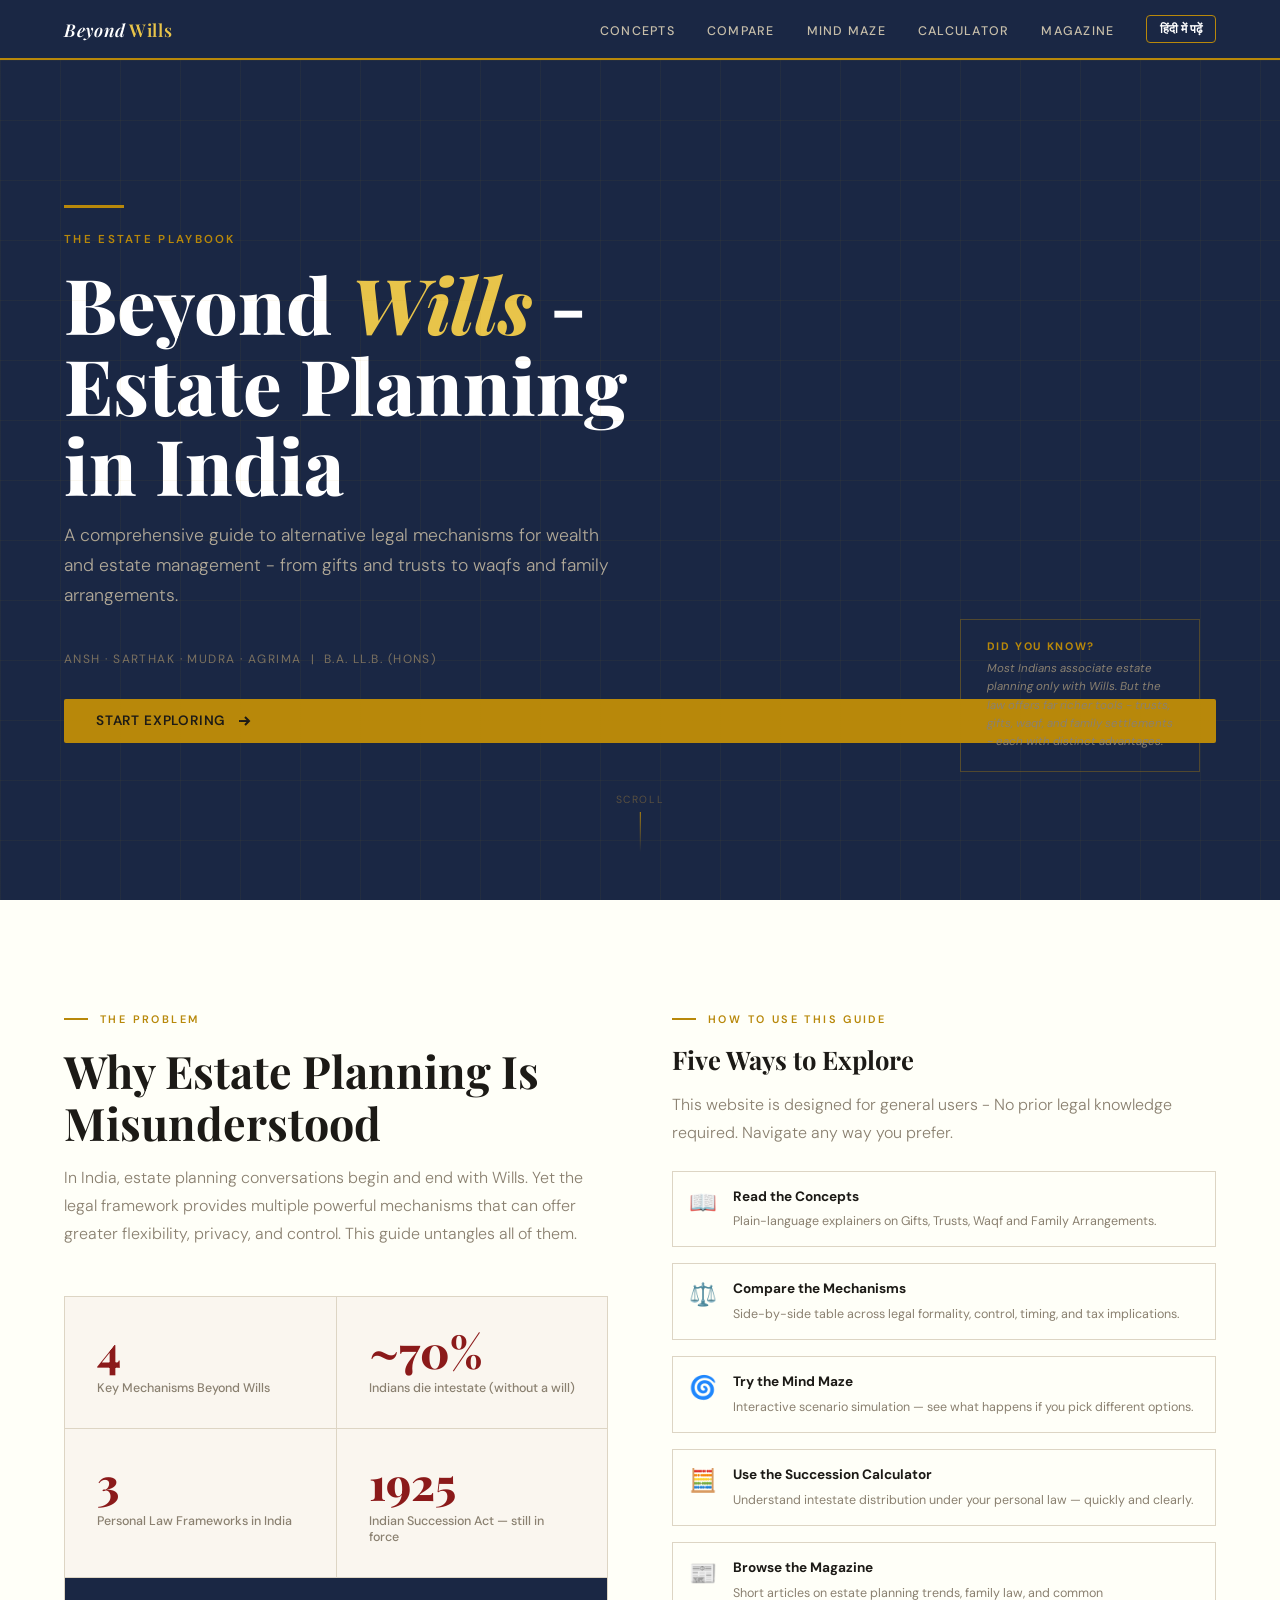
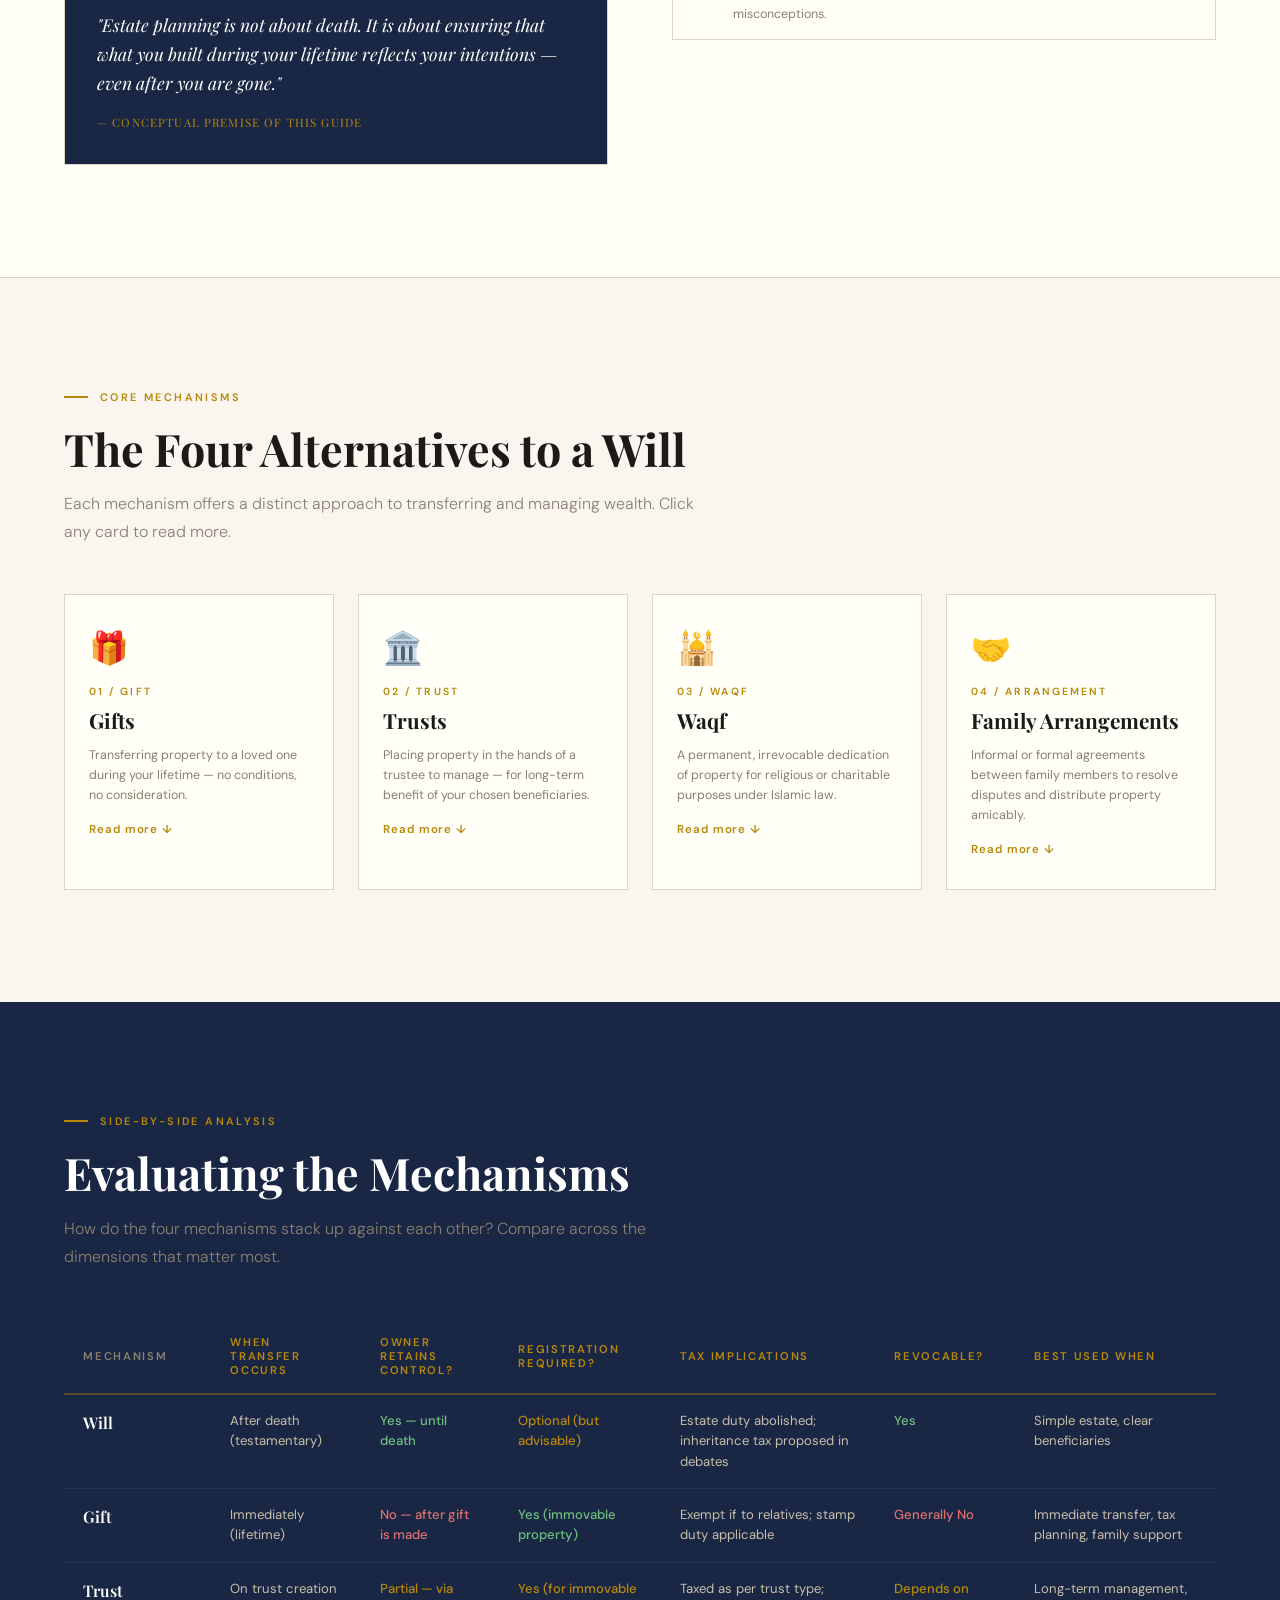
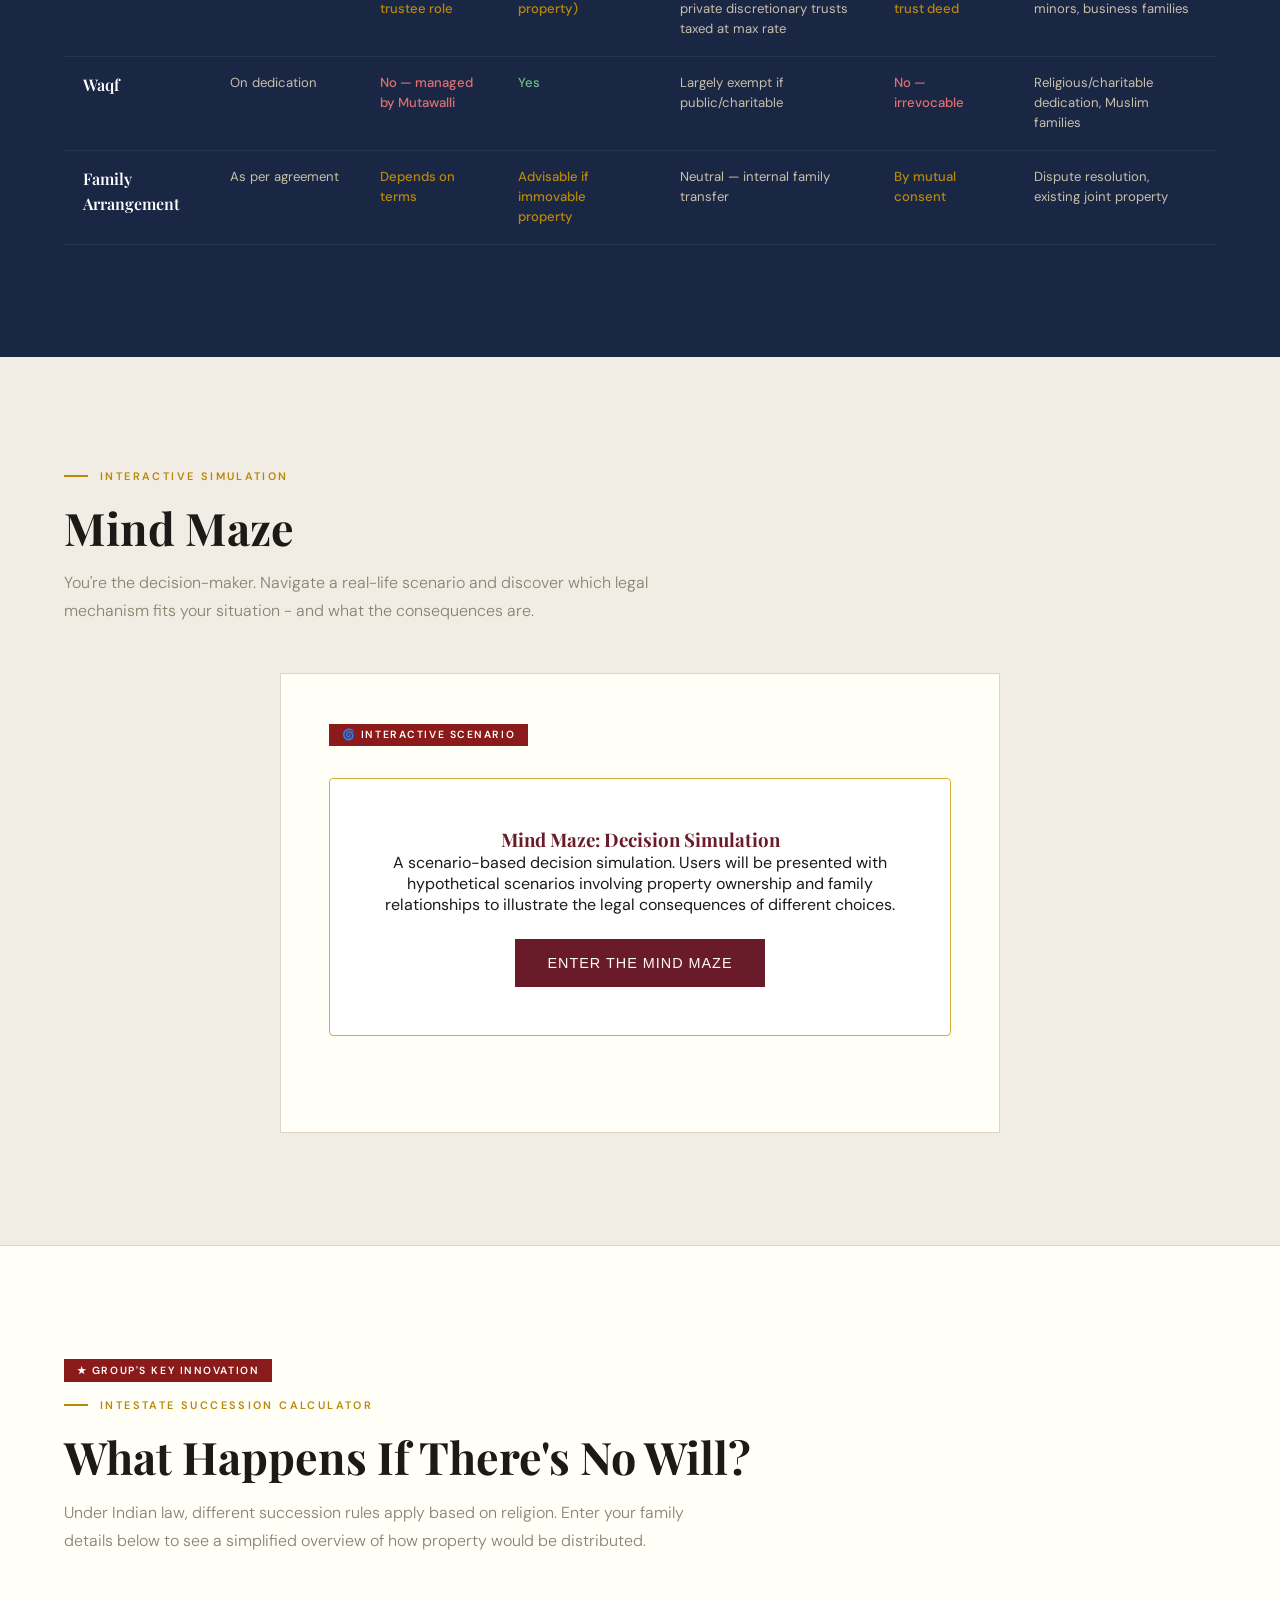
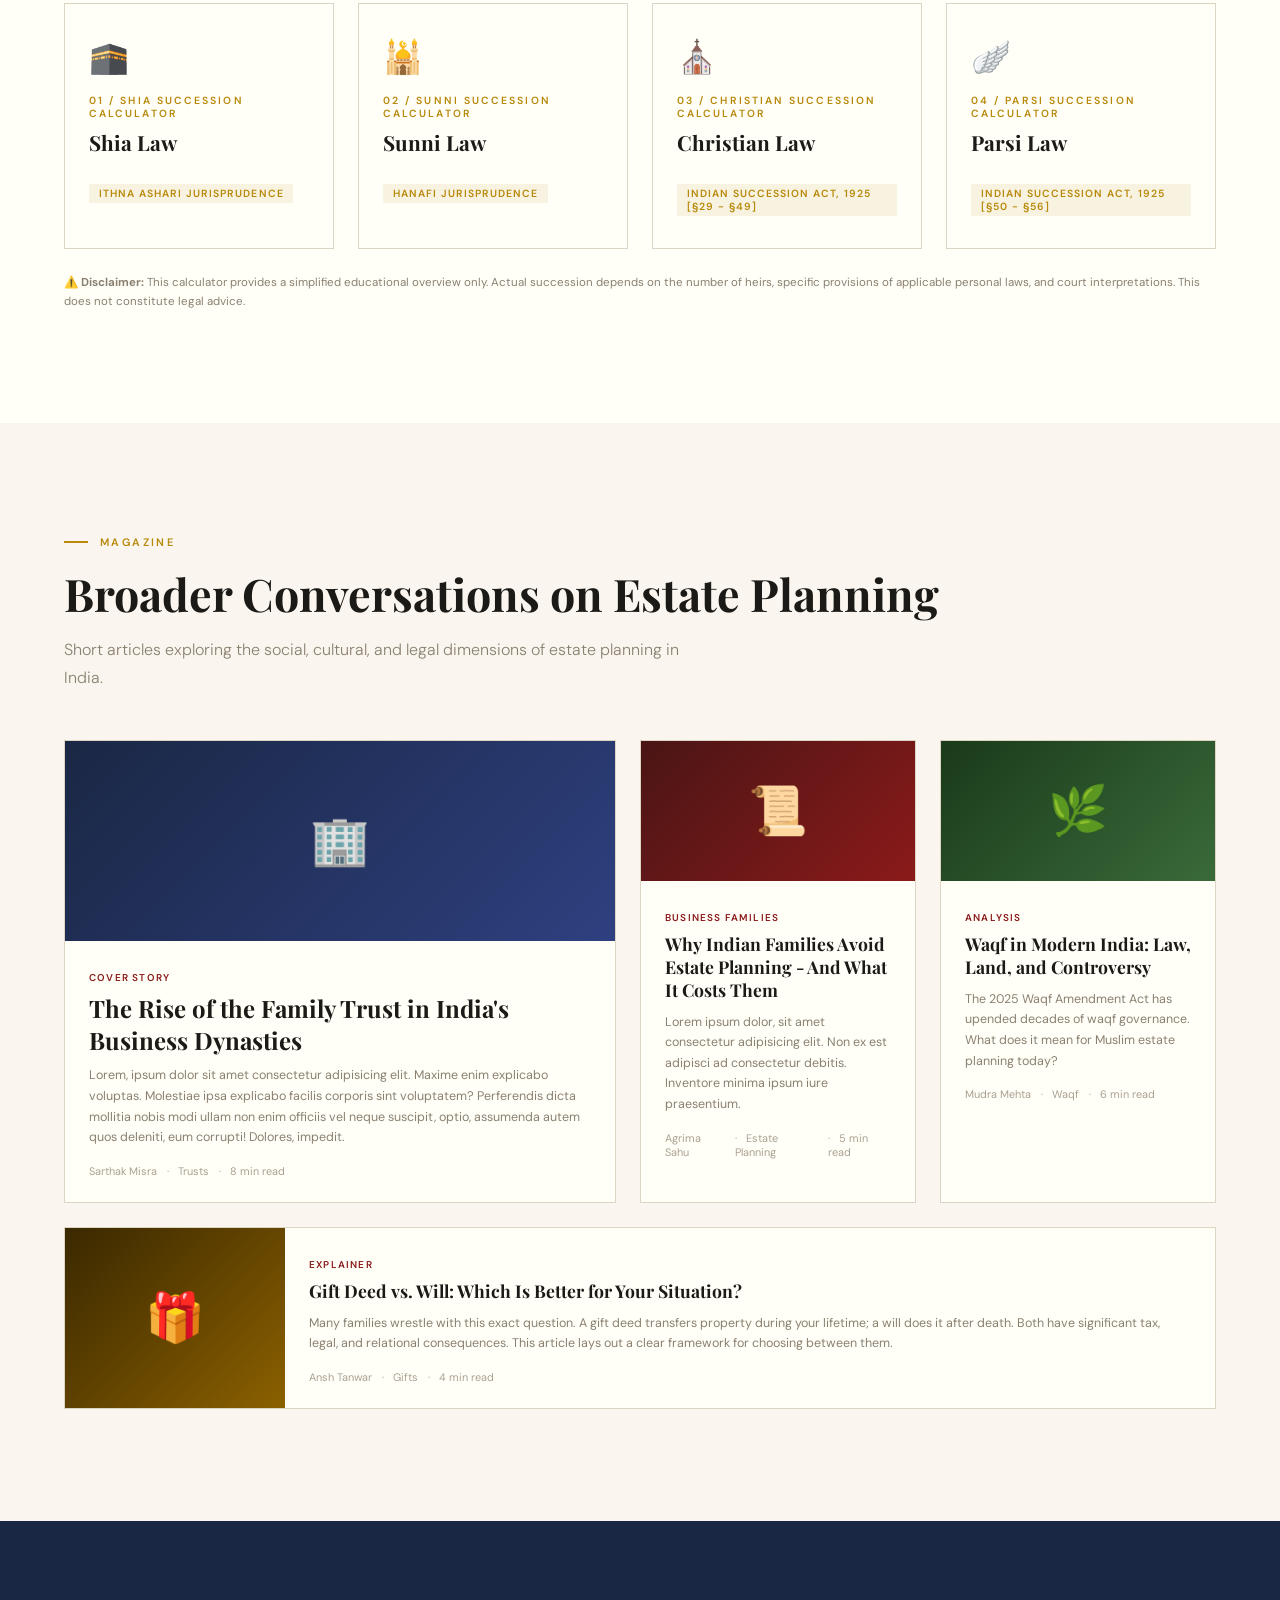
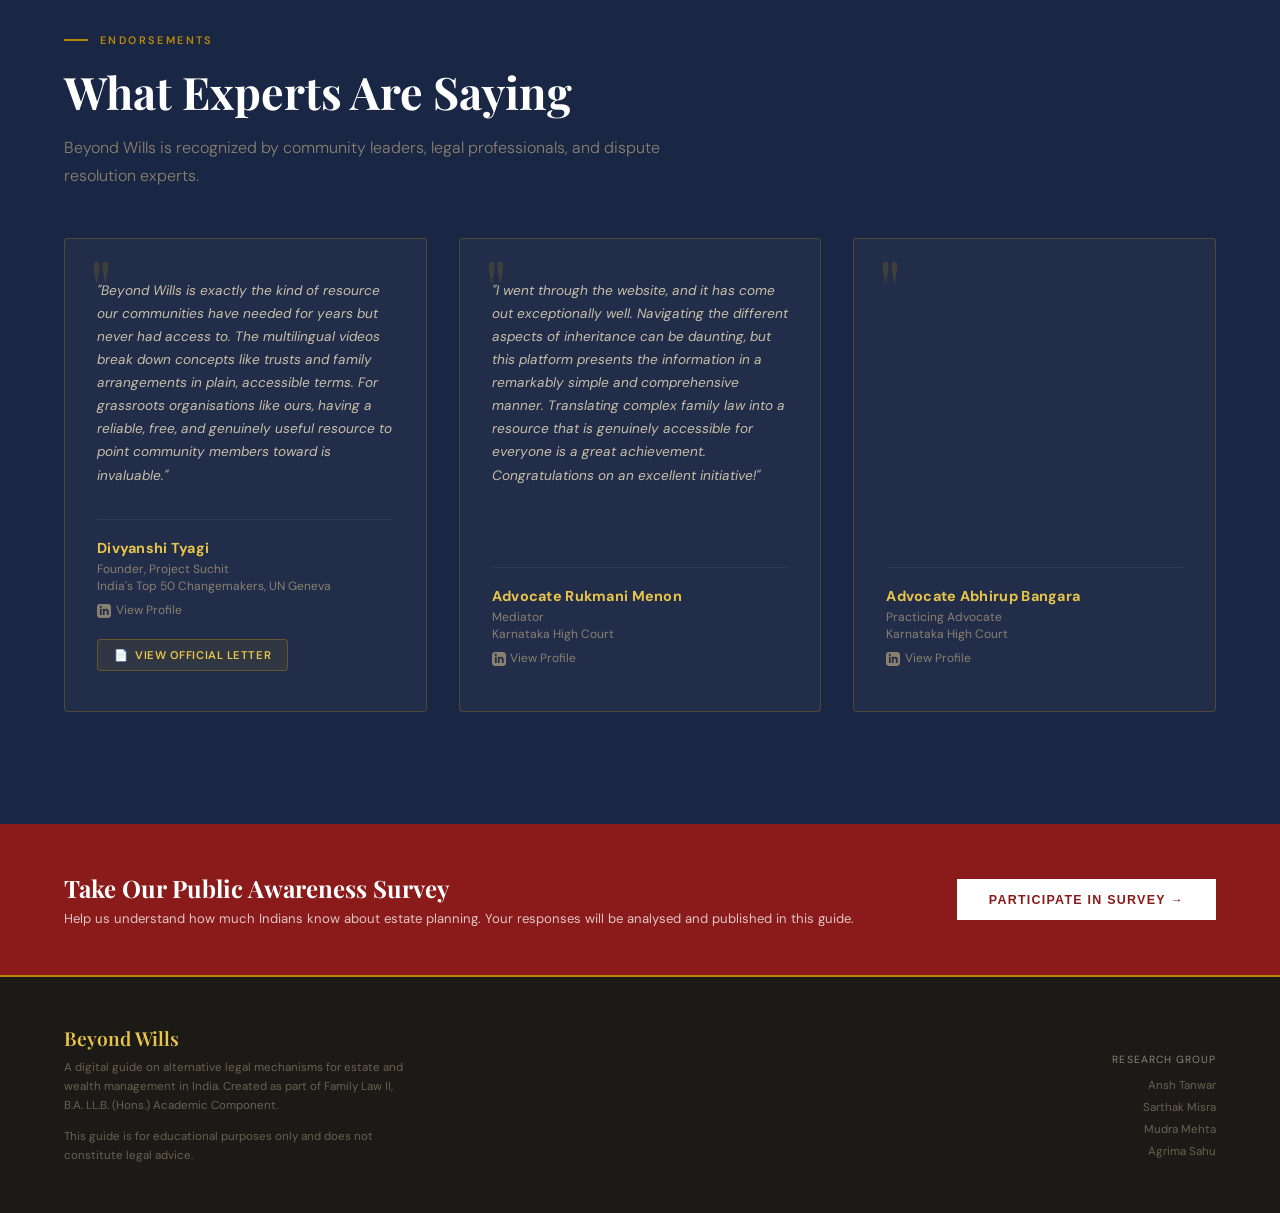
==== commit ad2211f4: "v2.1" ====
--- a/index.html
+++ b/index.html
@@ -885,6 +885,132 @@
             margin-bottom: 0.2rem;
         }
 
+        /* ── TESTIMONIALS ── */
+        .testimonials {
+            background: var(--navy);
+            color: #fff;
+        }
+
+        .testimonials .section-eyebrow {
+            color: var(--gold);
+        }
+
+        .testimonials .section-title {
+            color: #fff;
+        }
+
+        .testimonials .section-desc {
+            color: #8A8070;
+        }
+
+        .testimonial-grid {
+            display: grid;
+            grid-template-columns: repeat(3, 1fr);
+            gap: 2rem;
+        }
+
+        .testimonial-card {
+            background: rgba(255, 255, 255, 0.03);
+            border: 1px solid rgba(184, 136, 10, 0.3);
+            padding: 2.5rem 2rem;
+            border-radius: 4px;
+            position: relative;
+            transition: transform 0.3s, border-color 0.3s;
+        }
+
+        .testimonial-card:hover {
+            transform: translateY(-5px);
+            border-color: var(--gold);
+        }
+
+        .quote-mark {
+            font-family: 'Playfair Display', serif;
+            font-size: 5rem;
+            color: var(--gold);
+            line-height: 0;
+            position: absolute;
+            top: 3rem;
+            left: 1.5rem;
+            opacity: 0.2;
+        }
+
+        .testimonial-text {
+            font-size: 0.85rem;
+            line-height: 1.7;
+            color: #C8BFAA;
+            margin-bottom: 2rem;
+            position: relative;
+            z-index: 1;
+            font-style: italic;
+        }
+
+        .testimonial-author {
+            border-top: 1px solid rgba(255,255,255,0.06);
+            padding-top: 1.2rem;
+        }
+
+        .testimonial-author strong {
+            display: block;
+            color: var(--gold-light);
+            font-size: 0.9rem;
+            margin-bottom: 0.25rem;
+            letter-spacing: 0.02em;
+        }
+
+        .testimonial-author span {
+            display: block;
+            font-size: 0.75rem;
+            color: #8A8070;
+            line-height: 1.4;
+        }
+
+        /* ── TESTIMONIAL LINKS & BUTTONS ── */
+        .testimonial-linkedin {
+            display: inline-flex;
+            align-items: center;
+            gap: 0.3rem;
+            color: #8A8070;
+            text-decoration: none;
+            font-size: 0.75rem;
+            margin-top: 0.5rem;
+            transition: color 0.2s;
+        }
+
+        .testimonial-linkedin:hover {
+            color: var(--gold-light);
+        }
+
+        .testimonial-linkedin svg {
+            width: 14px;
+            height: 14px;
+            fill: currentColor;
+        }
+
+        .testimonial-pdf-btn {
+            display: inline-flex;
+            align-items: center;
+            gap: 0.4rem;
+            background: rgba(184, 136, 10, 0.1);
+            color: var(--gold-light);
+            border: 1px solid rgba(184, 136, 10, 0.4);
+            padding: 0.5rem 1rem;
+            font-size: 0.7rem;
+            font-weight: 600;
+            text-transform: uppercase;
+            letter-spacing: 0.05em;
+            border-radius: 4px;
+            text-decoration: none;
+            margin-top: 1rem;
+            transition: all 0.2s;
+            width: fit-content;
+        }
+
+        .testimonial-pdf-btn:hover {
+            background: var(--gold);
+            color: var(--navy);
+        }
+
+
         /* ── ANIMATIONS ── */
         .fade-in {
             opacity: 0;
@@ -1006,6 +1132,7 @@
 
         /* ── RESPONSIVE ── */
         @media (max-width: 900px) {
+            .testimonial-grid { grid-template-columns: 1fr; }
             nav { padding: 0 1.5rem; }
             .nav-links { display: none; }
             .lang-toggle-btn { margin-left: 0; }
@@ -1682,6 +1809,85 @@
         </div>
     </section>
 
+    <!-- TESTIMONIALS -->
+    <section class="testimonials" id="testimonials">
+        <div class="section-eyebrow">
+            <span class="lang-en">Endorsements</span>
+            <span class="lang-hi">समर्थन</span>
+        </div>
+        <h2 class="section-title">
+            <span class="lang-en">What Experts Are Saying</span>
+            <span class="lang-hi">विशेषज्ञ क्या कह रहे हैं</span>
+        </h2>
+        <p class="section-desc">
+            <span class="lang-en">Beyond Wills is recognized by community leaders, legal professionals, and dispute resolution experts.</span>
+            <span class="lang-hi">बियॉन्ड विल्स को सामुदायिक नेताओं, कानूनी पेशेवरों और विवाद समाधान विशेषज्ञों द्वारा मान्यता प्राप्त है।</span>
+        </p>
+
+        <div class="testimonial-grid fade-in">
+            <!-- Testimonial 1: NGO -->
+            <div class="testimonial-card" style="display: flex; flex-direction: column;">
+                <div class="quote-mark">"</div>
+                <p class="testimonial-text" style="flex: 1;">
+                    <span class="lang-en">"Beyond Wills is exactly the kind of resource our communities have needed for years but never had access to. The multilingual videos break down concepts like trusts and family arrangements in plain, accessible terms. For grassroots organisations like ours, having a reliable, free, and genuinely useful resource to point community members toward is invaluable."</span>
+                    <span class="lang-hi">"बियॉन्ड विल्स बिल्कुल वैसा ही संसाधन है जिसकी हमारे समुदायों को वर्षों से आवश्यकता थी। बहुभाषी वीडियो ट्रस्ट और पारिवारिक व्यवस्था जैसी अवधारणाओं को सरल शर्तों में समझाते हैं। हमारे जैसे जमीनी संगठनों के लिए, समुदाय के सदस्यों को निर्देशित करने के लिए एक विश्वसनीय, मुफ्त और वास्तव में उपयोगी संसाधन होना अमूल्य है।"</span>
+                </p>
+                <div class="testimonial-author">
+                    <strong>Divyanshi Tyagi</strong>
+                    <span><span class="lang-en">Founder, Project Suchit</span><span class="lang-hi">संस्थापक, प्रोजेक्ट सुचित</span></span>
+                    <span><span class="lang-en">India's Top 50 Changemakers, UN Geneva</span><span class="lang-hi">भारत के टॉप 50 चेंजमेकर्स, यूएन जिनेवा</span></span>
+                    
+                    <a href="https://www.linkedin.com/in/divyanshi-tyagi-7376422a9/" target="_blank" class="testimonial-linkedin">
+                        <svg viewBox="0 0 24 24"><path d="M19 0h-14c-2.761 0-5 2.239-5 5v14c0 2.761 2.239 5 5 5h14c2.762 0 5-2.239 5-5v-14c0-2.761-2.238-5-5-5zm-11 19h-3v-11h3v11zm-1.5-12.268c-.966 0-1.75-.79-1.75-1.764s.784-1.764 1.75-1.764 1.75.79 1.75 1.764-.783 1.764-1.75 1.764zm13.5 12.268h-3v-5.604c0-3.368-4-3.113-4 0v5.604h-3v-11h3v1.765c1.396-2.586 7-2.777 7 2.476v6.759z"/></svg>
+                        <span class="lang-en">View Profile</span><span class="lang-hi">प्रोफ़ाइल देखें</span>
+                    </a>
+                </div>
+                <!-- NGO PDF Button -->
+                <a href="pages/Suchit NGO Testimonial.pdf" target="_blank" class="testimonial-pdf-btn">
+                    📄 <span class="lang-en">View Official Letter</span><span class="lang-hi">आधिकारिक पत्र देखें</span>
+                </a>
+            </div>
+
+            <!-- Testimonial 2: Mediator -->
+            <div class="testimonial-card" style="display: flex; flex-direction: column;">
+                <div class="quote-mark">"</div>
+                <p class="testimonial-text" style="flex: 1;">
+                    <span class="lang-en">"I went through the website, and it has come out exceptionally well. Navigating the different aspects of inheritance can be daunting, but this platform presents the information in a remarkably simple and comprehensive manner. Translating complex family law into a resource that is genuinely accessible for everyone is a great achievement. Congratulations on an excellent initiative!"</span>
+                    <span class="lang-hi">"मैंने वेबसाइट देखी, और यह असाधारण रूप से अच्छी बनी है। विरासत के विभिन्न पहलुओं को समझना मुश्किल हो सकता है, लेकिन यह मंच जानकारी को उल्लेखनीय रूप से सरल और व्यापक तरीके से प्रस्तुत करता है। जटिल पारिवारिक कानून को एक ऐसे संसाधन में बदलना जो वास्तव में सभी के लिए सुलभ हो, एक बड़ी उपलब्धि है। एक उत्कृष्ट पहल पर बधाई!"</span>
+                </p>
+                <div class="testimonial-author">
+                    <strong>Advocate Rukmani Menon</strong>
+                    <span><span class="lang-en">Mediator</span><span class="lang-hi">मध्यस्थ (Mediator)</span></span>
+                    <span><span class="lang-en">Karnataka High Court</span><span class="lang-hi">कर्नाटक उच्च न्यायालय</span></span>
+                    
+                    <a href="https://www.linkedin.com/in/rukmani-menon-22aa9119/" target="_blank" class="testimonial-linkedin">
+                        <svg viewBox="0 0 24 24"><path d="M19 0h-14c-2.761 0-5 2.239-5 5v14c0 2.761 2.239 5 5 5h14c2.762 0 5-2.239 5-5v-14c0-2.761-2.238-5-5-5zm-11 19h-3v-11h3v11zm-1.5-12.268c-.966 0-1.75-.79-1.75-1.764s.784-1.764 1.75-1.764 1.75.79 1.75 1.764-.783 1.764-1.75 1.764zm13.5 12.268h-3v-5.604c0-3.368-4-3.113-4 0v5.604h-3v-11h3v1.765c1.396-2.586 7-2.777 7 2.476v6.759z"/></svg>
+                        <span class="lang-en">View Profile</span><span class="lang-hi">प्रोफ़ाइल देखें</span>
+                    </a>
+                </div>
+            </div>
+
+            <!-- Testimonial 3: Advocate -->
+            <div class="testimonial-card" style="display: flex; flex-direction: column;">
+                <div class="quote-mark">"</div>
+                <p class="testimonial-text" style="flex: 1;">
+                    <span class="lang-en"></span>
+                    <span class="lang-hi"></span>
+                </p>
+                <div class="testimonial-author">
+                    <strong>Advocate Abhirup Bangara</strong>
+                    <span><span class="lang-en">Practicing Advocate</span><span class="lang-hi">अभ्यासरत अधिवक्ता</span></span>
+                    <span><span class="lang-en">Karnataka High Court</span><span class="lang-hi">कर्नाटक उच्च न्यायालय</span></span>
+                    
+                    <a href="https://www.linkedin.com/in/abhirup-bangara-52bb0a16/" target="_blank" class="testimonial-linkedin">
+                        <svg viewBox="0 0 24 24"><path d="M19 0h-14c-2.761 0-5 2.239-5 5v14c0 2.761 2.239 5 5 5h14c2.762 0 5-2.239 5-5v-14c0-2.761-2.238-5-5-5zm-11 19h-3v-11h3v11zm-1.5-12.268c-.966 0-1.75-.79-1.75-1.764s.784-1.764 1.75-1.764 1.75.79 1.75 1.764-.783 1.764-1.75 1.764zm13.5 12.268h-3v-5.604c0-3.368-4-3.113-4 0v5.604h-3v-11h3v1.765c1.396-2.586 7-2.777 7 2.476v6.759z"/></svg>
+                        <span class="lang-en">View Profile</span><span class="lang-hi">प्रोफ़ाइल देखें</span>
+                    </a>
+                </div>
+            </div>
+        </div>
+    </section>
+
     <!-- SURVEY STRIP -->
     <div class="survey-strip">
         <div>
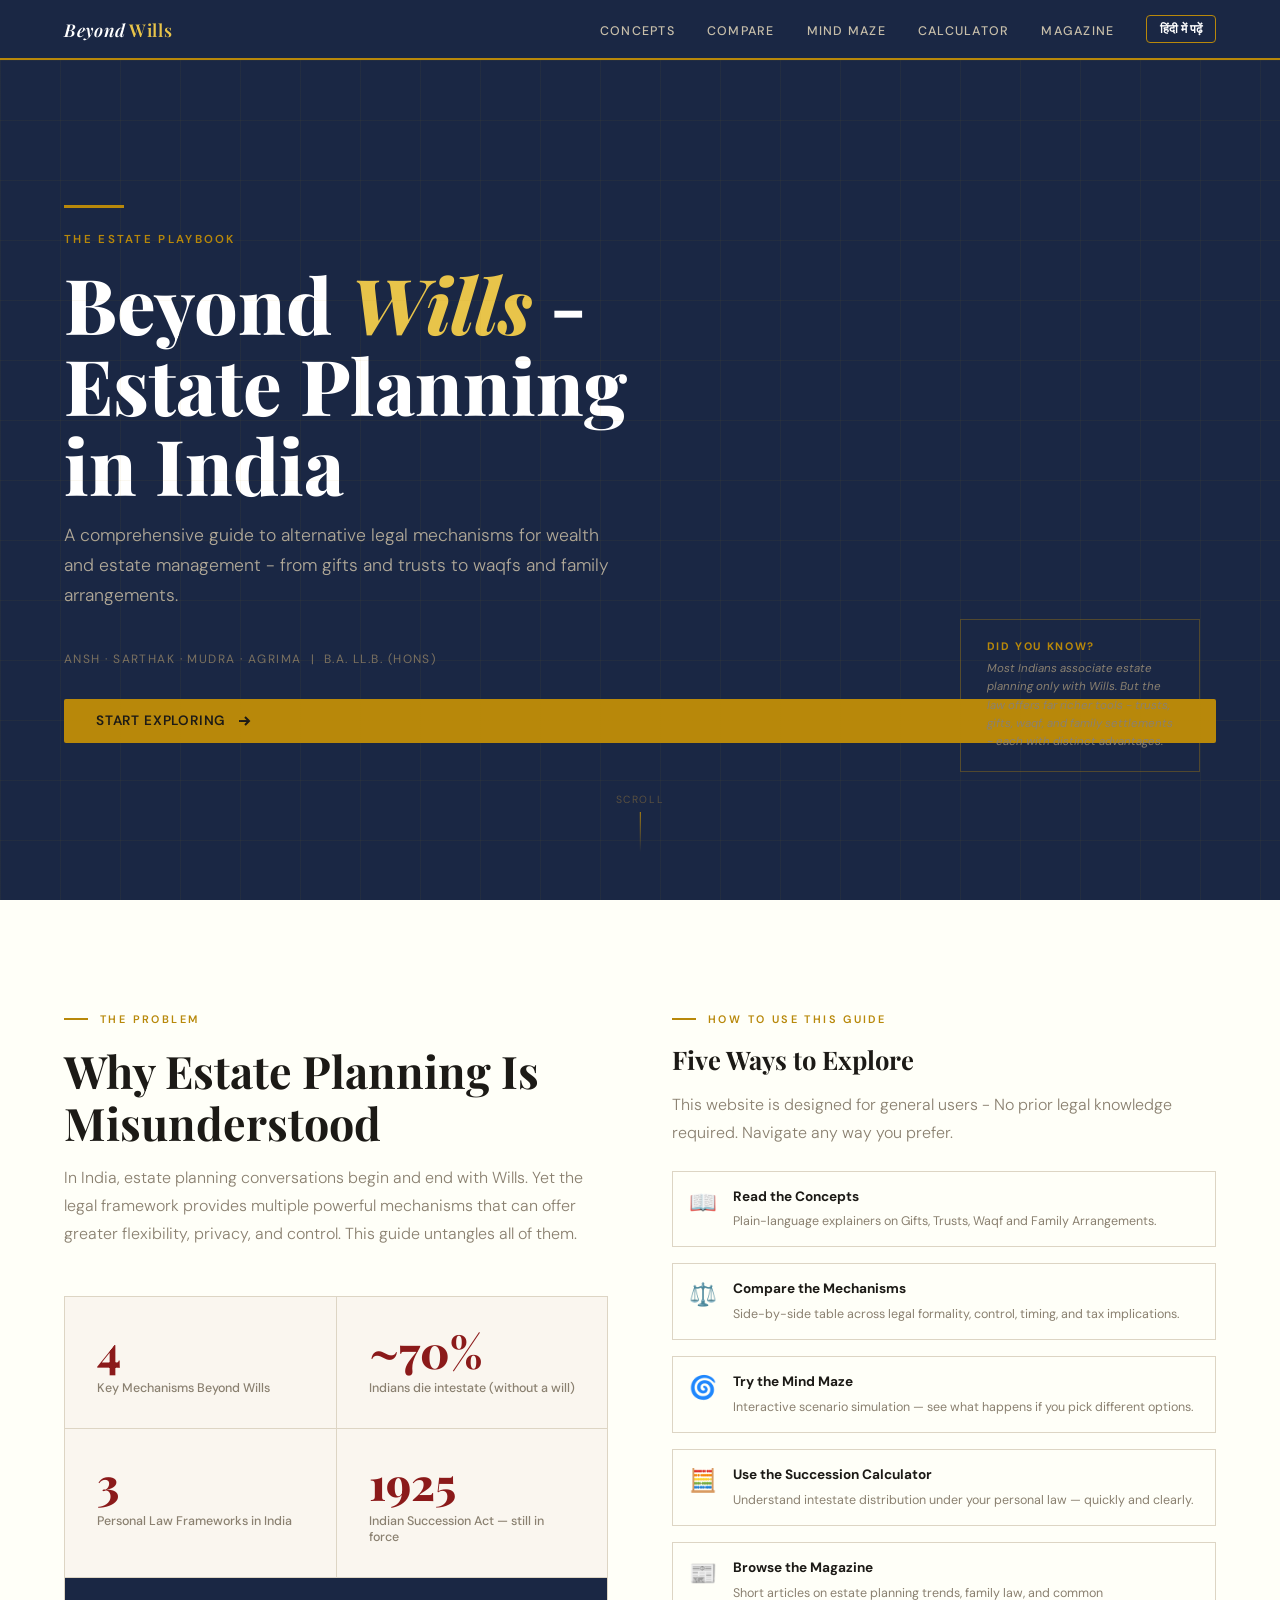
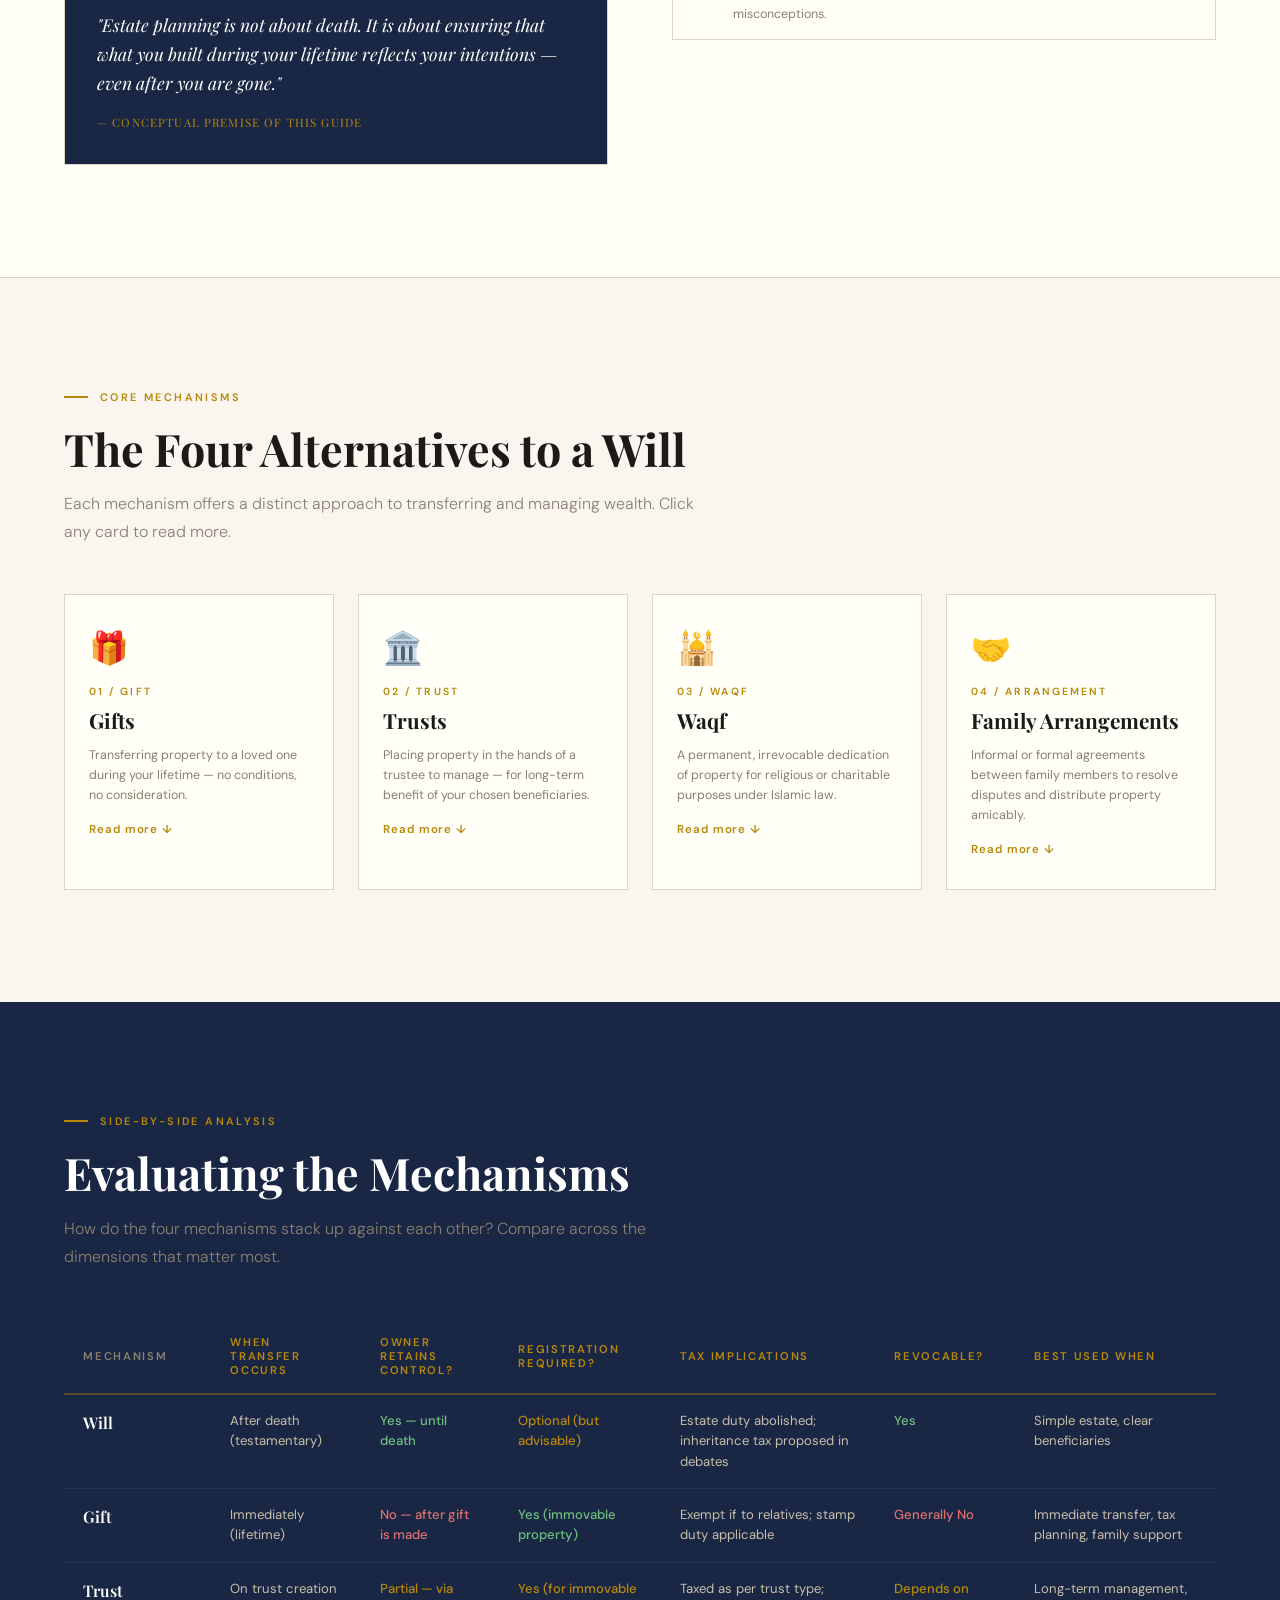
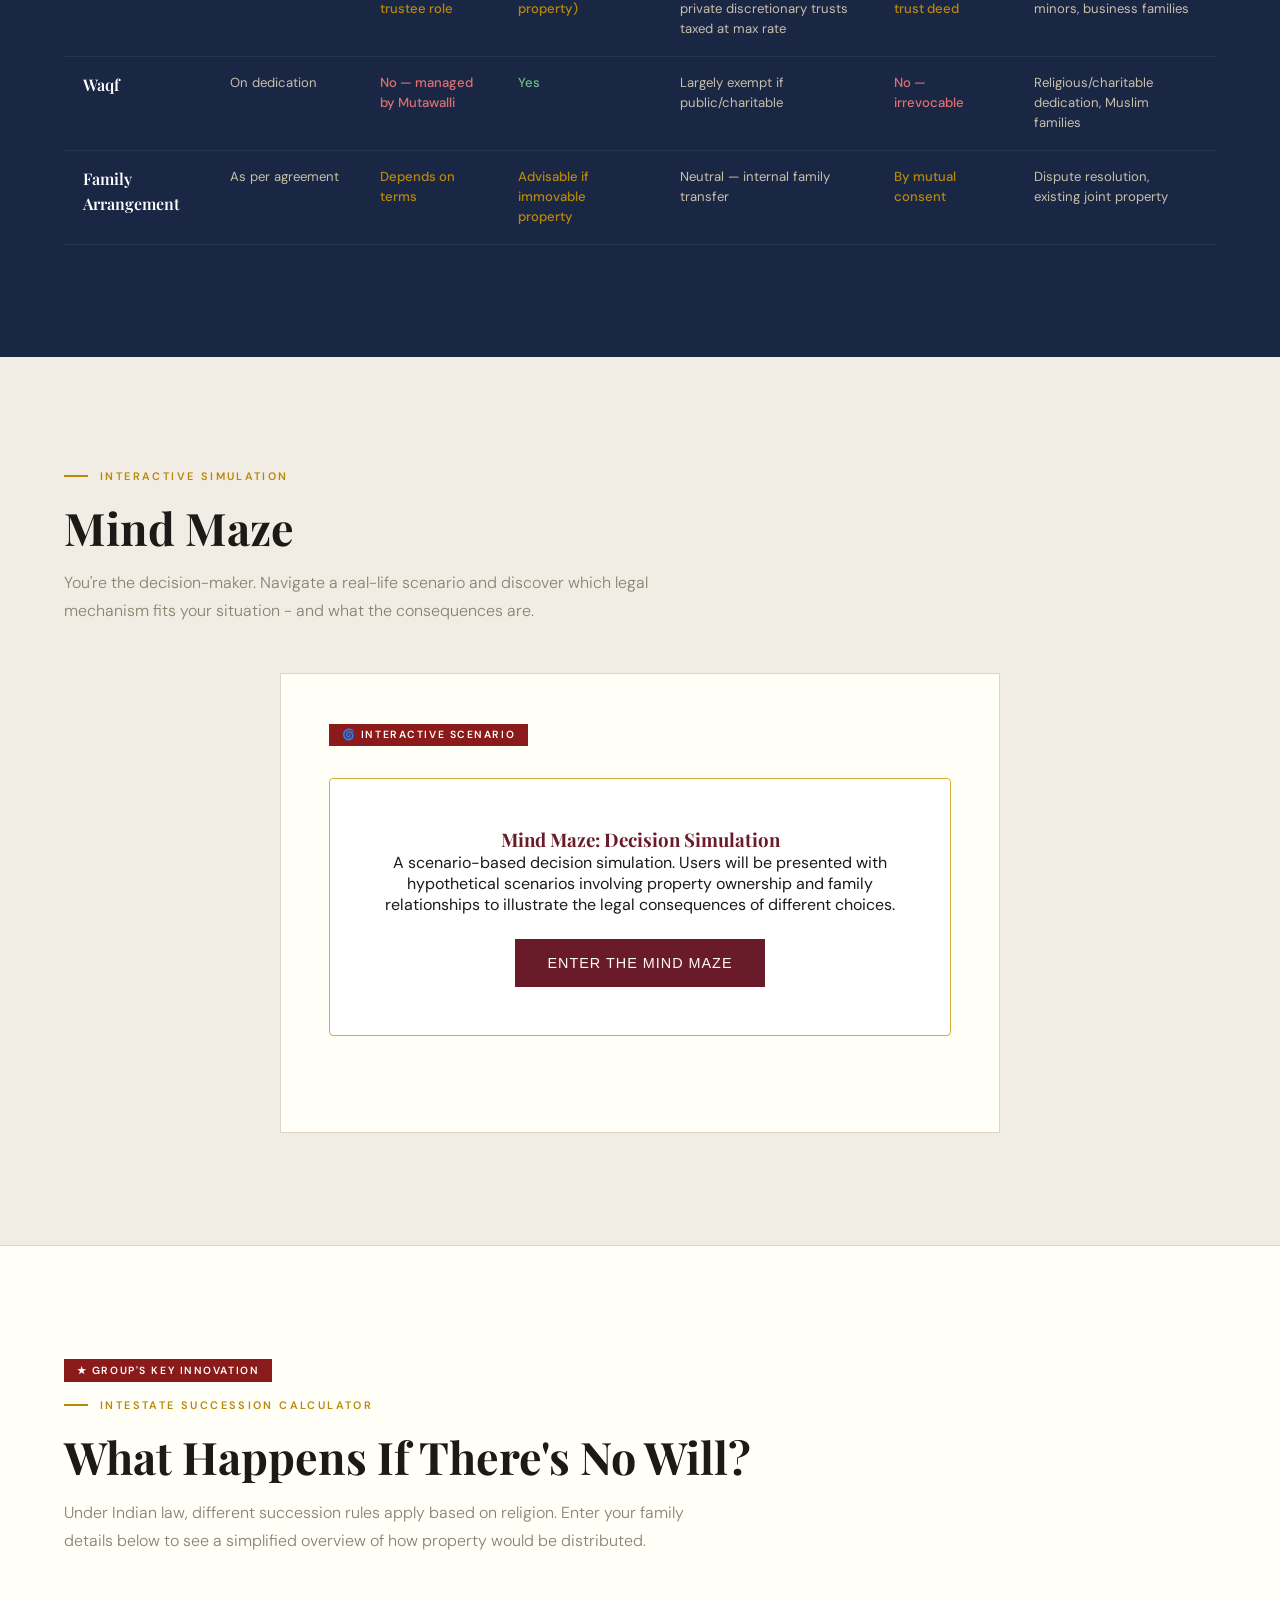
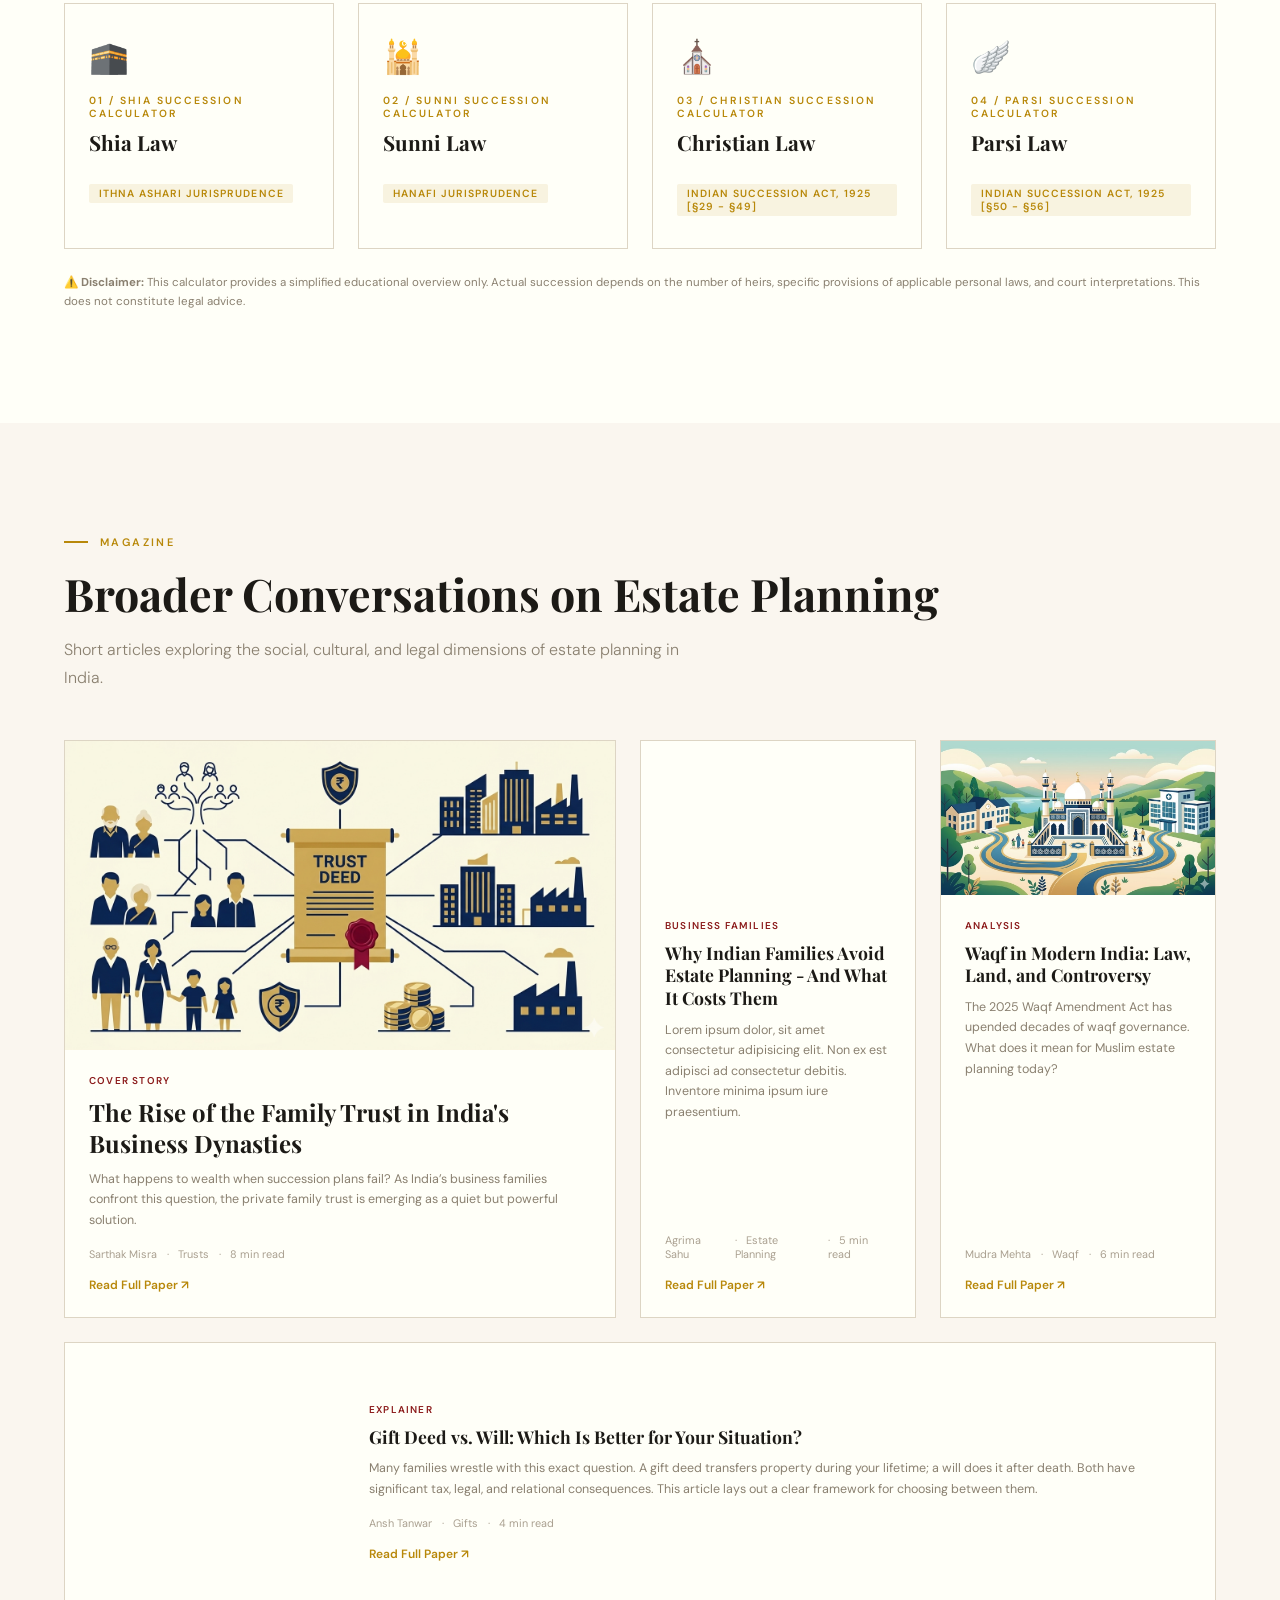
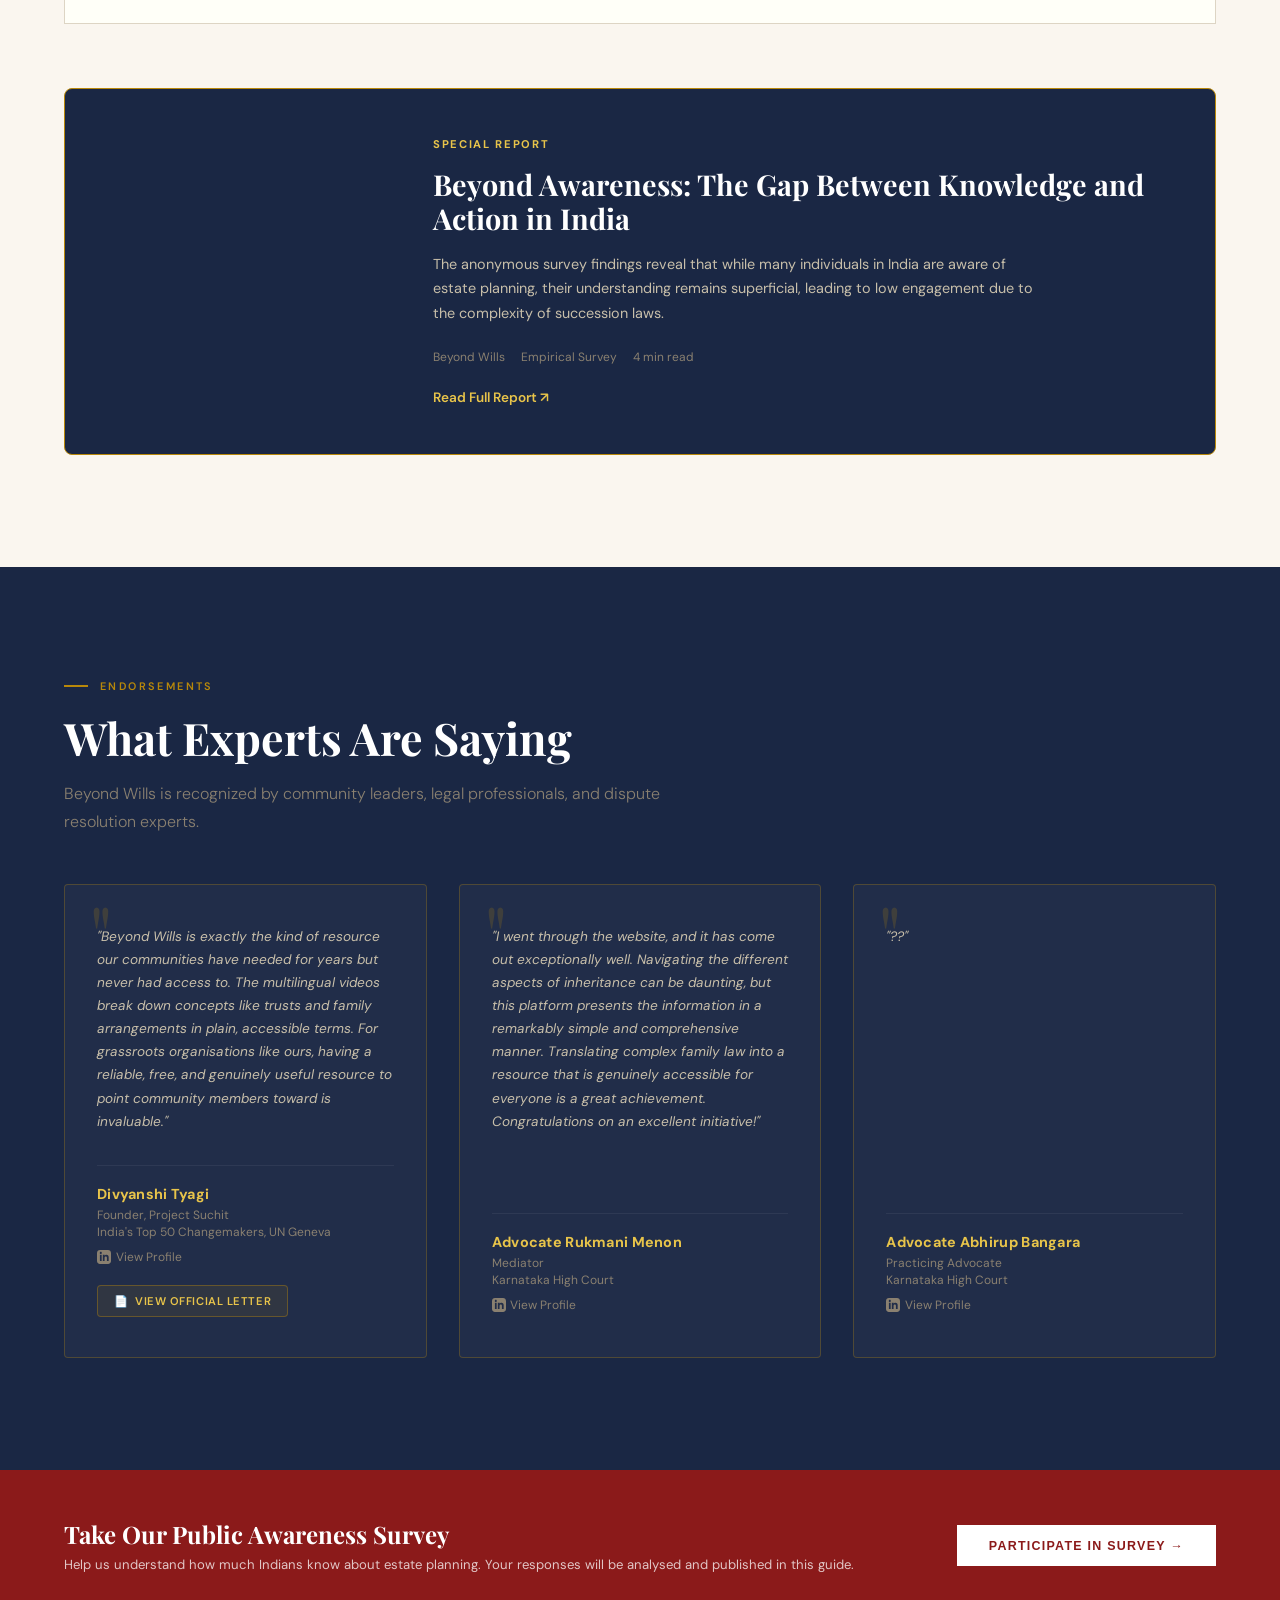
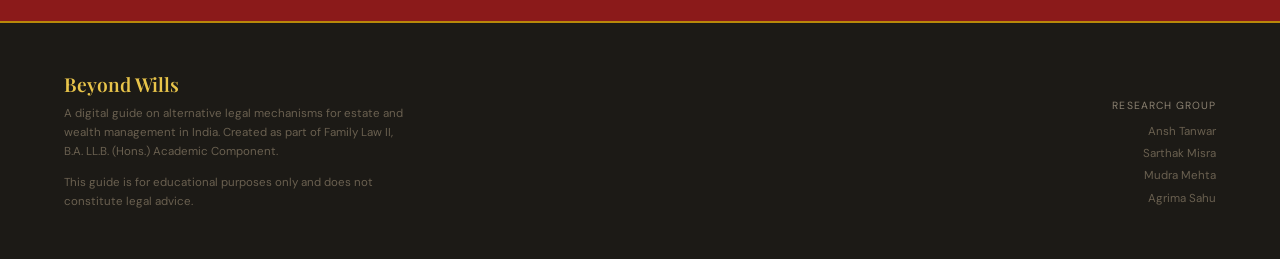
==== commit 469e4f03: "v3.0" ====
--- a/index.html
+++ b/index.html
@@ -143,6 +143,7 @@
                 linear-gradient(rgba(184, 136, 10, 0.06) 1px, transparent 1px),
                 linear-gradient(90deg, rgba(184, 136, 10, 0.06) 1px, transparent 1px);
             background-size: 60px 60px;
+            pointer-events: none;
         }
 
         .hero-rule {
@@ -207,6 +208,7 @@
             letter-spacing: 0.06em;
             text-transform: uppercase;
             transition: background 0.2s;
+            cursor: pointer; /* <--- Add this line here */
         }
 
         .hero-cta:hover {
@@ -699,6 +701,8 @@
             overflow: hidden;
             cursor: pointer;
             transition: box-shadow 0.2s, transform 0.2s;
+            display: flex;
+            flex-direction: column;
         }
 
         .mag-card:hover {
@@ -706,24 +710,42 @@
             transform: translateY(-3px);
         }
 
+        /* ── FIXED IMAGE SCALING ── */
         .mag-card-img {
-            height: 200px;
             width: 100%;
-            display: flex;
-            align-items: center;
-            justify-content: center;
-            font-size: 3rem;
+            aspect-ratio: 16 / 9; 
+            background-size: cover;
+            background-position: center;
+            background-repeat: no-repeat;
             position: relative;
-            overflow: hidden;
-        }
-
-        .mag-card-img.c1 { background: linear-gradient(135deg, #1A2744, #2E4080); }
-        .mag-card-img.c2 { background: linear-gradient(135deg, #4A1515, #8B1A1A); height: 140px; }
-        .mag-card-img.c3 { background: linear-gradient(135deg, #1A3A1A, #3A6A3A); height: 140px; }
-        .mag-card-img.c4 { background: linear-gradient(135deg, #3A2800, #8B6000); height: 140px; }
+        }
+
+        .mag-card-img.c1 { background-image: url('files/trust_cover.png'); }
+        .mag-card-img.c2 { background-image: url('files/estate_cover.png'); }
+        .mag-card-img.c3 { background-image: url('files/waqf_cover.jpeg'); }
+        .mag-card-img.c4 { background-image: url('files/gift_cover.png'); }
+
+        /* Clean CSS for horizontal cards */
+/* Clean CSS for horizontal cards */
+        .mag-card.horizontal {
+            grid-column: 1 / -1;
+            flex-direction: row;
+            align-items: center; /* Centers the square image vertically */
+        }
+        
+        .mag-card.horizontal .mag-card-img {
+            width: 280px;
+            min-width: 280px;
+            height: auto;
+            aspect-ratio: 1 / 1; /* Forces a perfect square */
+            background-size: cover;
+        }
 
         .mag-card-body {
             padding: 1.5rem;
+            flex: 1;
+            display: flex;
+            flex-direction: column;
         }
 
         .mag-tag {
@@ -753,6 +775,7 @@
             color: var(--muted);
             line-height: 1.65;
             margin-bottom: 1rem;
+            flex: 1;
         }
 
         .mag-card-meta {
@@ -771,6 +794,89 @@
         .mag-card-meta span:first-child::before {
             display: none;
         }
+
+        .mag-read-link {
+            margin-top: 1rem;
+            font-size: 0.75rem;
+            font-weight: 600;
+            color: var(--gold);
+            display: inline-block;
+        }
+
+        /* ── SURVEY REPORT BANNER ── */
+        .survey-report-banner {
+            margin-top: 4rem;
+            background: var(--navy);
+            color: #fff;
+            border-radius: 8px;
+            display: flex;
+            overflow: hidden;
+            cursor: pointer;
+            transition: transform 0.3s, box-shadow 0.3s;
+            border: 1px solid var(--gold);
+        }
+
+        .survey-report-banner:hover {
+            transform: translateY(-4px);
+            box-shadow: 0 15px 40px rgba(0,0,0,0.15);
+        }
+
+        .survey-banner-img {
+            width: 320px;
+            background-image: url('files/survey_cover.png');
+            background-size: cover;
+            background-position: center;
+        }
+
+        .survey-banner-content {
+            padding: 3rem;
+            flex: 1;
+            display: flex;
+            flex-direction: column;
+            justify-content: center;
+        }
+
+        .survey-banner-tag {
+            color: var(--gold-light);
+            font-size: 0.7rem;
+            font-weight: 700;
+            letter-spacing: 0.15em;
+            text-transform: uppercase;
+            margin-bottom: 1rem;
+        }
+
+        .survey-banner-title {
+            font-family: 'Playfair Display', serif;
+            font-size: 1.8rem;
+            font-weight: 700;
+            margin-bottom: 1rem;
+            line-height: 1.2;
+            color: #fff;
+        }
+
+        .survey-banner-desc {
+            color: #C8BFAA;
+            font-size: 0.9rem;
+            line-height: 1.7;
+            margin-bottom: 1.5rem;
+            max-width: 600px;
+        }
+
+        .survey-banner-meta {
+            font-size: 0.75rem;
+            color: #8A8070;
+            display: flex;
+            gap: 1rem;
+            align-items: center;
+        }
+
+        .survey-banner-link {
+            margin-top: 1.5rem;
+            font-size: 0.85rem;
+            font-weight: 600;
+            color: var(--gold-light);
+        }
+
 
         /* ── SURVEY STRIP ── */
         .survey-strip {
@@ -1146,6 +1252,26 @@
             .survey-strip { flex-direction: column; text-align: center; }
             footer { flex-direction: column; gap: 1.5rem; }
             .footer-group-list { text-align: left; }
+
+            .mag-card.horizontal {
+                flex-direction: column;
+            }
+            .mag-card.horizontal .mag-card-img {
+                width: 100%;
+                min-width: 100%;
+                aspect-ratio: 16 / 9; /* Returns to landscape on mobile */
+            }
+
+            .survey-report-banner {
+                flex-direction: column;
+            }
+            .survey-banner-img {
+                width: 100%;
+                height: 200px;
+            }
+            .survey-banner-content {
+                padding: 2rem;
+            }
         }
 
         @media (max-width: 600px) {
@@ -1190,7 +1316,7 @@
             <span class="lang-hi">धन और संपत्ति प्रबंधन के लिए वैकल्पिक कानूनी तंत्रों के लिए एक व्यापक मार्गदर्शिका - उपहार और ट्रस्ट से लेकर वक्फ और पारिवारिक व्यवस्था तक।</span>
         </p>
         <div class="hero-authors">Ansh · Sarthak · Mudra · Agrima &nbsp;|&nbsp; B.A. LL.B. (Hons)</div>
-        <a href="#concepts" class="hero-cta">
+        <a class="hero-cta" href="#intro">
             <span class="lang-en">Start Exploring</span>
             <span class="lang-hi">अन्वेषण शुरू करें</span>
             <svg viewBox="0 0 16 16" fill="none" stroke="currentColor" stroke-width="2">
@@ -1745,8 +1871,8 @@
             <span class="lang-hi">भारत में संपत्ति योजना के सामाजिक, सांस्कृतिक और कानूनी आयामों की खोज करने वाले लघु लेख।</span>
         </p>
         <div class="mag-grid fade-in">
-            <div class="mag-card">
-                <div class="mag-card-img c1">🏢</div>
+            <div class="mag-card" onclick="openArticle('sarthak')">
+                <div class="mag-card-img c1"></div>
                 <div class="mag-card-body">
                     <span class="mag-tag">Cover Story</span>
                     <div class="mag-card-title">
@@ -1754,15 +1880,16 @@
                         <span class="lang-hi">भारत के व्यापारिक राजवंशों में फैमिली ट्रस्ट का उदय</span>
                     </div>
                     <div class="mag-card-excerpt">
-                        <span class="lang-en">Lorem, ipsum dolor sit amet consectetur adipisicing elit. Maxime enim explicabo voluptas. Molestiae ipsa explicabo facilis corporis sint voluptatem? Perferendis dicta mollitia nobis modi ullam non enim officiis vel neque suscipit, optio, assumenda autem quos deleniti, eum corrupti! Dolores, impedit.</span>
-                        <span class="lang-hi">लोरम इप्सम डोलर सिट अमेट कंसेक्टेटुर एडिपिसिसिंग एलीट। मैक्सिम एनिमे एक्सप्लेकाबो वोलुप्टस। मोलेस्टिया इप्सा एक्सप्लेकाबो फैसिलिस कॉर्पोरिस सिंट वोलुप्टेटेम? परफेरेंडिस डिक्टा...</span>
+                        <span class="lang-en">What happens to wealth when succession plans fail? As India’s business families confront this question, the private family trust is emerging as a quiet but powerful solution.</span>
+                        <span class="lang-hi">जब उत्तराधिकार योजनाएं विफल हो जाती हैं तो संपत्ति क्या होती है? जैसे ही भारत के व्यापारिक परिवार इस सवाल से सामना करते हैं, निजी परिवार ट्रस्ट का उदय एक शांत परंतु शक्तिशाली समाधान के रूप में प्रकट होता है।</span>
                     </div>
-                    <div class="mag-card-meta"><span>Sarthak Misra</span><span>Trusts</span><span>8 min read</span>
-                    </div>
+                    <div class="mag-card-meta"><span>Sarthak Misra</span><span>Trusts</span><span><span class="lang-en">8 min read</span><span class="lang-hi">8 मिनट पढ़ें</span></span></div>
+                    <div class="mag-read-link"><span class="lang-en">Read Full Paper ↗</span><span class="lang-hi">पूरा पेपर पढ़ें ↗</span></div>
                 </div>
             </div>
-            <div class="mag-card">
-                <div class="mag-card-img c2">📜</div>
+            <div class="mag-card" onclick="openArticle('agrima')">
+                <!-- IMPORTANT: Update 'files/estate_cover.jpg' in the CSS block (.c2) -->
+                <div class="mag-card-img c2"></div>
                 <div class="mag-card-body">
                     <span class="mag-tag">Business Families</span>
                     <div class="mag-card-title">
@@ -1773,11 +1900,13 @@
                         <span class="lang-en">Lorem ipsum dolor, sit amet consectetur adipisicing elit. Non ex est adipisci ad consectetur debitis. Inventore minima ipsum iure praesentium.</span>
                         <span class="lang-hi">लोरम इप्सम डोलर, सिट अमेट कंसेक्टेटुर एडिपिसिसिंग एलीट। नॉन एक्स एस्ट एडिपिसि एड कंसेक्टेटुर डेबिटिस।</span>
                     </div>
-                    <div class="mag-card-meta"><span>Agrima Sahu</span><span>Estate Planning</span><span>5 min read</span></div>
+                    <div class="mag-card-meta"><span>Agrima Sahu</span><span>Estate Planning</span><span><span class="lang-en">5 min read</span><span class="lang-hi">5 मिनट पढ़ें</span></span></div>
+                    <div class="mag-read-link"><span class="lang-en">Read Full Paper ↗</span><span class="lang-hi">पूरा पेपर पढ़ें ↗</span></div>
                 </div>
             </div>
-            <div class="mag-card">
-                <div class="mag-card-img c3">🌿</div>
+            <div class="mag-card" onclick="openArticle('mudra')">
+                <!-- IMPORTANT: Update 'files/waqf_cover.jpg' in the CSS block (.c3) -->
+                <div class="mag-card-img c3"></div>
                 <div class="mag-card-body">
                     <span class="mag-tag">Analysis</span>
                     <div class="mag-card-title">
@@ -1788,12 +1917,13 @@
                         <span class="lang-en">The 2025 Waqf Amendment Act has upended decades of waqf governance. What does it mean for Muslim estate planning today?</span>
                         <span class="lang-hi">2025 के वक्फ संशोधन अधिनियम ने वक्फ शासन के दशकों को खत्म कर दिया है। आज मुस्लिम संपत्ति योजना के लिए इसका क्या अर्थ है?</span>
                     </div>
-                    <div class="mag-card-meta"><span>Mudra Mehta</span><span>Waqf</span><span>6 min read</span></div>
+                    <div class="mag-card-meta"><span>Mudra Mehta</span><span>Waqf</span><span><span class="lang-en">6 min read</span><span class="lang-hi">6 मिनट पढ़ें</span></span></div>
+                    <div class="mag-read-link"><span class="lang-en">Read Full Paper ↗</span><span class="lang-hi">पूरा पेपर पढ़ें ↗</span></div>
                 </div>
             </div>
-            <div class="mag-card" style="grid-column: 1 / -1; display:flex; gap:0;">
-                <div class="mag-card-img c4" style="width:220px;min-width:220px;height:auto;">🎁</div>
-                <div class="mag-card-body" style="flex:1;">
+            <div class="mag-card horizontal" onclick="openArticle('ansh')">
+                <div class="mag-card-img c4"></div>
+                <div class="mag-card-body">
                     <span class="mag-tag">Explainer</span>
                     <div class="mag-card-title">
                         <span class="lang-en">Gift Deed vs. Will: Which Is Better for Your Situation?</span>
@@ -1803,7 +1933,36 @@
                         <span class="lang-en">Many families wrestle with this exact question. A gift deed transfers property during your lifetime; a will does it after death. Both have significant tax, legal, and relational consequences. This article lays out a clear framework for choosing between them.</span>
                         <span class="lang-hi">कई परिवार इस सटीक सवाल से जूझते हैं। एक उपहार विलेख आपके जीवनकाल के दौरान संपत्ति को स्थानांतरित करता है; वसीयत मृत्यु के बाद ऐसा करती है। दोनों के महत्वपूर्ण कर, कानूनी और संबंधपरक परिणाम हैं। यह लेख उनके बीच चयन करने के लिए एक स्पष्ट रूपरेखा तैयार करता है।</span>
                     </div>
-                    <div class="mag-card-meta"><span>Ansh Tanwar</span><span>Gifts</span><span>4 min read</span></div>
+                    <div class="mag-card-meta"><span>Ansh Tanwar</span><span>Gifts</span><span><span class="lang-en">4 min read</span><span class="lang-hi">4 मिनट पढ़ें</span></span></div>
+                    <div class="mag-read-link"><span class="lang-en">Read Full Paper ↗</span><span class="lang-hi">पूरा पेपर पढ़ें ↗</span></div>
+                </div>
+            </div>
+        </div>
+
+        <!-- NEW: SEPARATED SURVEY REPORT BANNER -->
+        <div class="survey-report-banner fade-in" onclick="openArticle('survey')">
+            <div class="survey-banner-img"></div>
+            <div class="survey-banner-content">
+                <div class="survey-banner-tag">
+                    <span class="lang-en">Special Report</span>
+                    <span class="lang-hi">विशेष रिपोर्ट</span>
+                </div>
+                <div class="survey-banner-title">
+                    <span class="lang-en">Beyond Awareness: The Gap Between Knowledge and Action in India</span>
+                    <span class="lang-hi">जागरूकता के परे: भारत में संपत्ति योजना में ज्ञान और कार्रवाई के बीच का अंतर</span>
+                </div>
+                <div class="survey-banner-desc">
+                    <span class="lang-en">The anonymous survey findings reveal that while many individuals in India are aware of estate planning, their understanding remains superficial, leading to low engagement due to the complexity of succession laws.</span>
+                    <span class="lang-hi">अनाम सर्वेक्षण के परिणाम दिखाते हैं कि भारत में कई व्यक्ति संपत्ति योजना के बारे में जागरूक हैं, लेकिन उनकी समझ सतही रहती है, जिससे उत्तराधिकार कानूनों की जटिलता के कारण जुड़ाव कम होता है।</span>
+                </div>
+                <div class="survey-banner-meta">
+                    <span>Beyond Wills</span>
+                    <span><span class="lang-en">Empirical Survey</span><span class="lang-hi">अनुभवजन्य सर्वेक्षण</span></span>
+                    <span><span class="lang-en">4 min read</span><span class="lang-hi">4 मिनट पढ़ें</span></span>
+                </div>
+                <div class="survey-banner-link">
+                    <span class="lang-en">Read Full Report ↗</span>
+                    <span class="lang-hi">पूरी रिपोर्ट पढ़ें ↗</span>
                 </div>
             </div>
         </div>
@@ -1843,7 +2002,7 @@
                     </a>
                 </div>
                 <!-- NGO PDF Button -->
-                <a href="pages/Suchit NGO Testimonial.pdf" target="_blank" class="testimonial-pdf-btn">
+                <a href="files/Suchit NGO Testimonial.pdf" target="_blank" class="testimonial-pdf-btn">
                     📄 <span class="lang-en">View Official Letter</span><span class="lang-hi">आधिकारिक पत्र देखें</span>
                 </a>
             </div>
@@ -1871,8 +2030,8 @@
             <div class="testimonial-card" style="display: flex; flex-direction: column;">
                 <div class="quote-mark">"</div>
                 <p class="testimonial-text" style="flex: 1;">
-                    <span class="lang-en"></span>
-                    <span class="lang-hi"></span>
+                    <span class="lang-en">"??"</span>
+                    <span class="lang-hi">"??"</span>
                 </p>
                 <div class="testimonial-author">
                     <strong>Advocate Abhirup Bangara</strong>
@@ -1968,6 +2127,23 @@
         }, { threshold: 0.1 });
         document.querySelectorAll('.fade-in').forEach(el => observer.observe(el));
 
+        // ── OPEN ARTICLE ──
+        function openArticle(name) {
+            if (name === 'sarthak') {
+                window.open('files/Sarthak_Trust.pdf', '_blank');
+            } else if (name === 'agrima') {
+                window.open('files/Agrima_FamilyArrangements.pdf', '_blank');
+            } else if (name === 'mudra') {
+                window.open('files/Mudra_Waqf.pdf', '_blank');
+            } else if (name === 'ansh') {
+                window.open('files/Ansh_Gift.pdf', '_blank');
+            } else if (name === 'survey') {
+                window.open('files/Survey_Report.pdf', '_blank');
+            } else {
+                alert('Article not found!');
+            }
+        }
+
         // ── CONCEPT CARDS ──
         function toggleConcept(card) {
             const isOpen = card.classList.contains('open');
@@ -1976,8 +2152,6 @@
             
             // Handle Read More text logic for bilingual setup
             const isHindi = document.body.classList.contains('hindi-mode');
-            const readMoreText = isHindi ? 'और पढ़ें ↓' : 'Read more ↓';
-            const showLessText = isHindi ? 'कम दिखाएं ↑' : 'Show less ↑';
 
             document.querySelectorAll('.concept-card .read-more').forEach(r => {
                 r.innerHTML = `<span class="lang-en">Read more ↓</span><span class="lang-hi">और पढ़ें ↓</span>`;
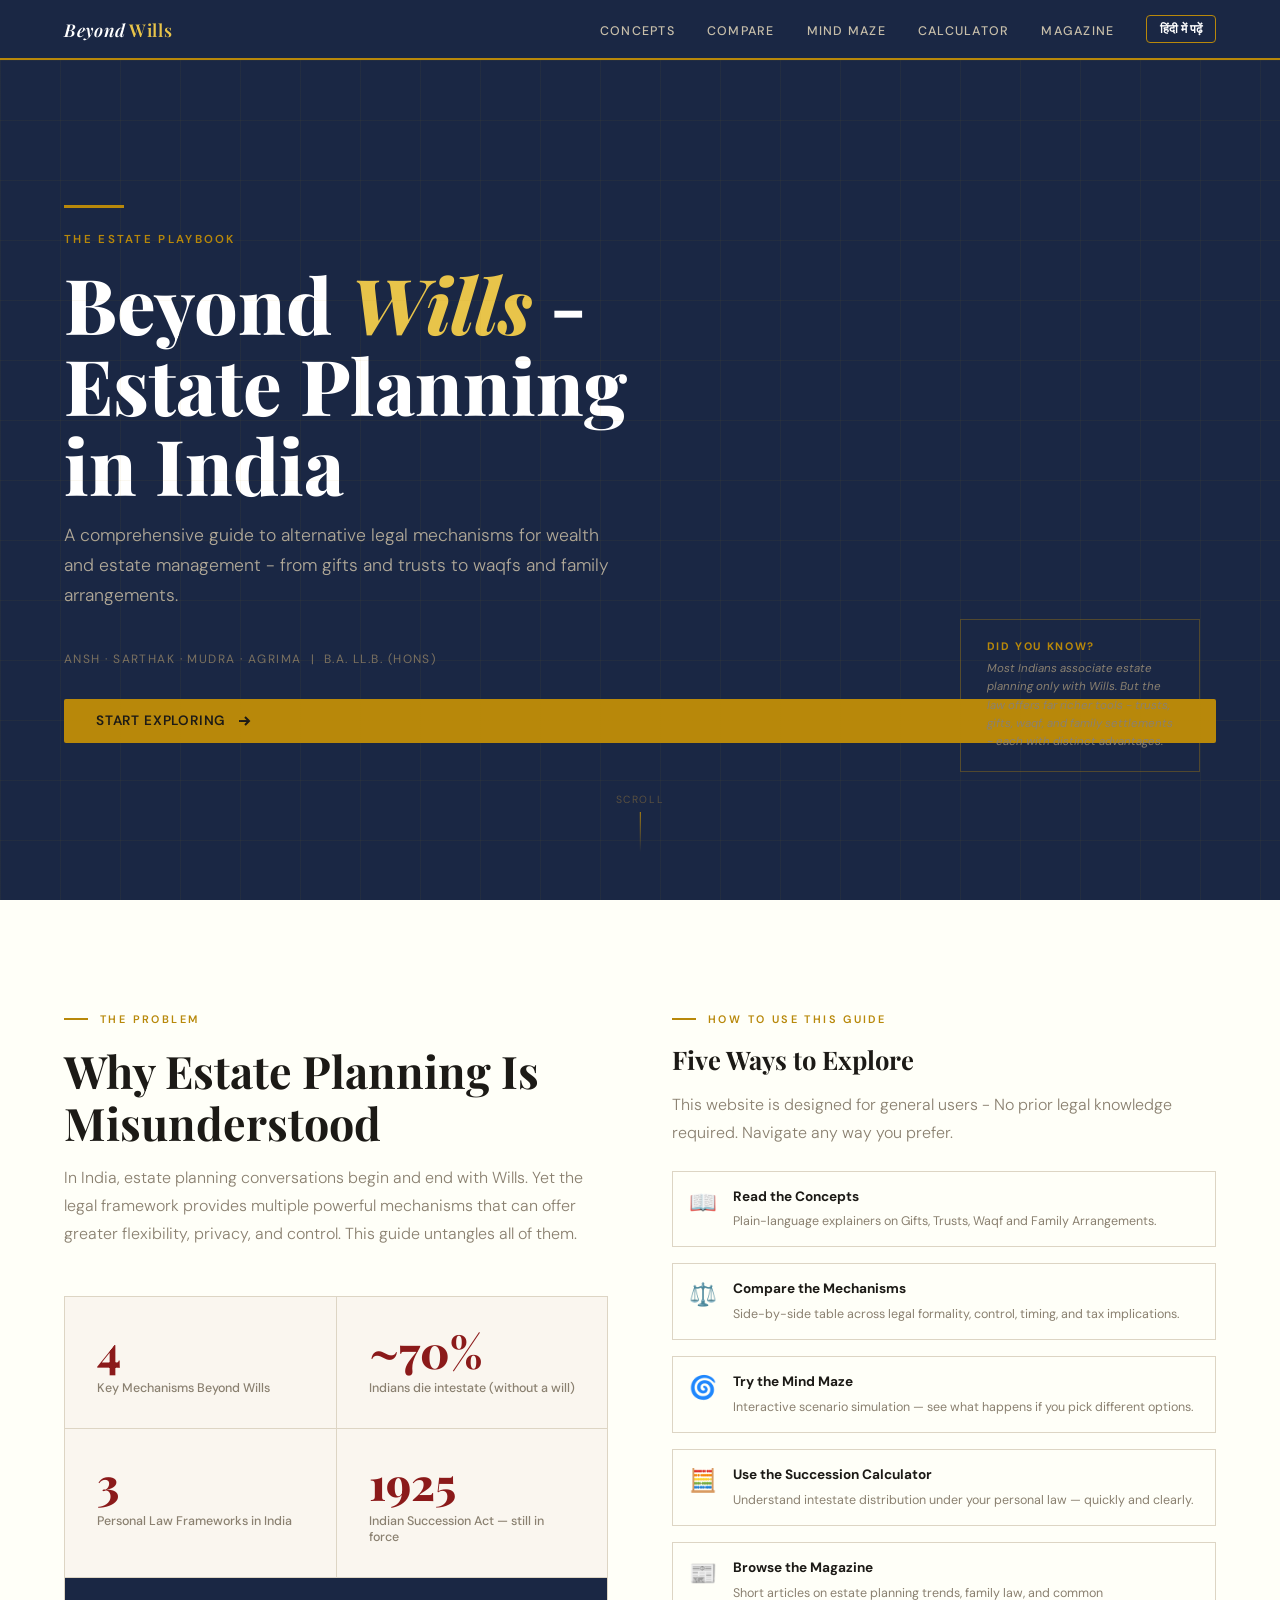
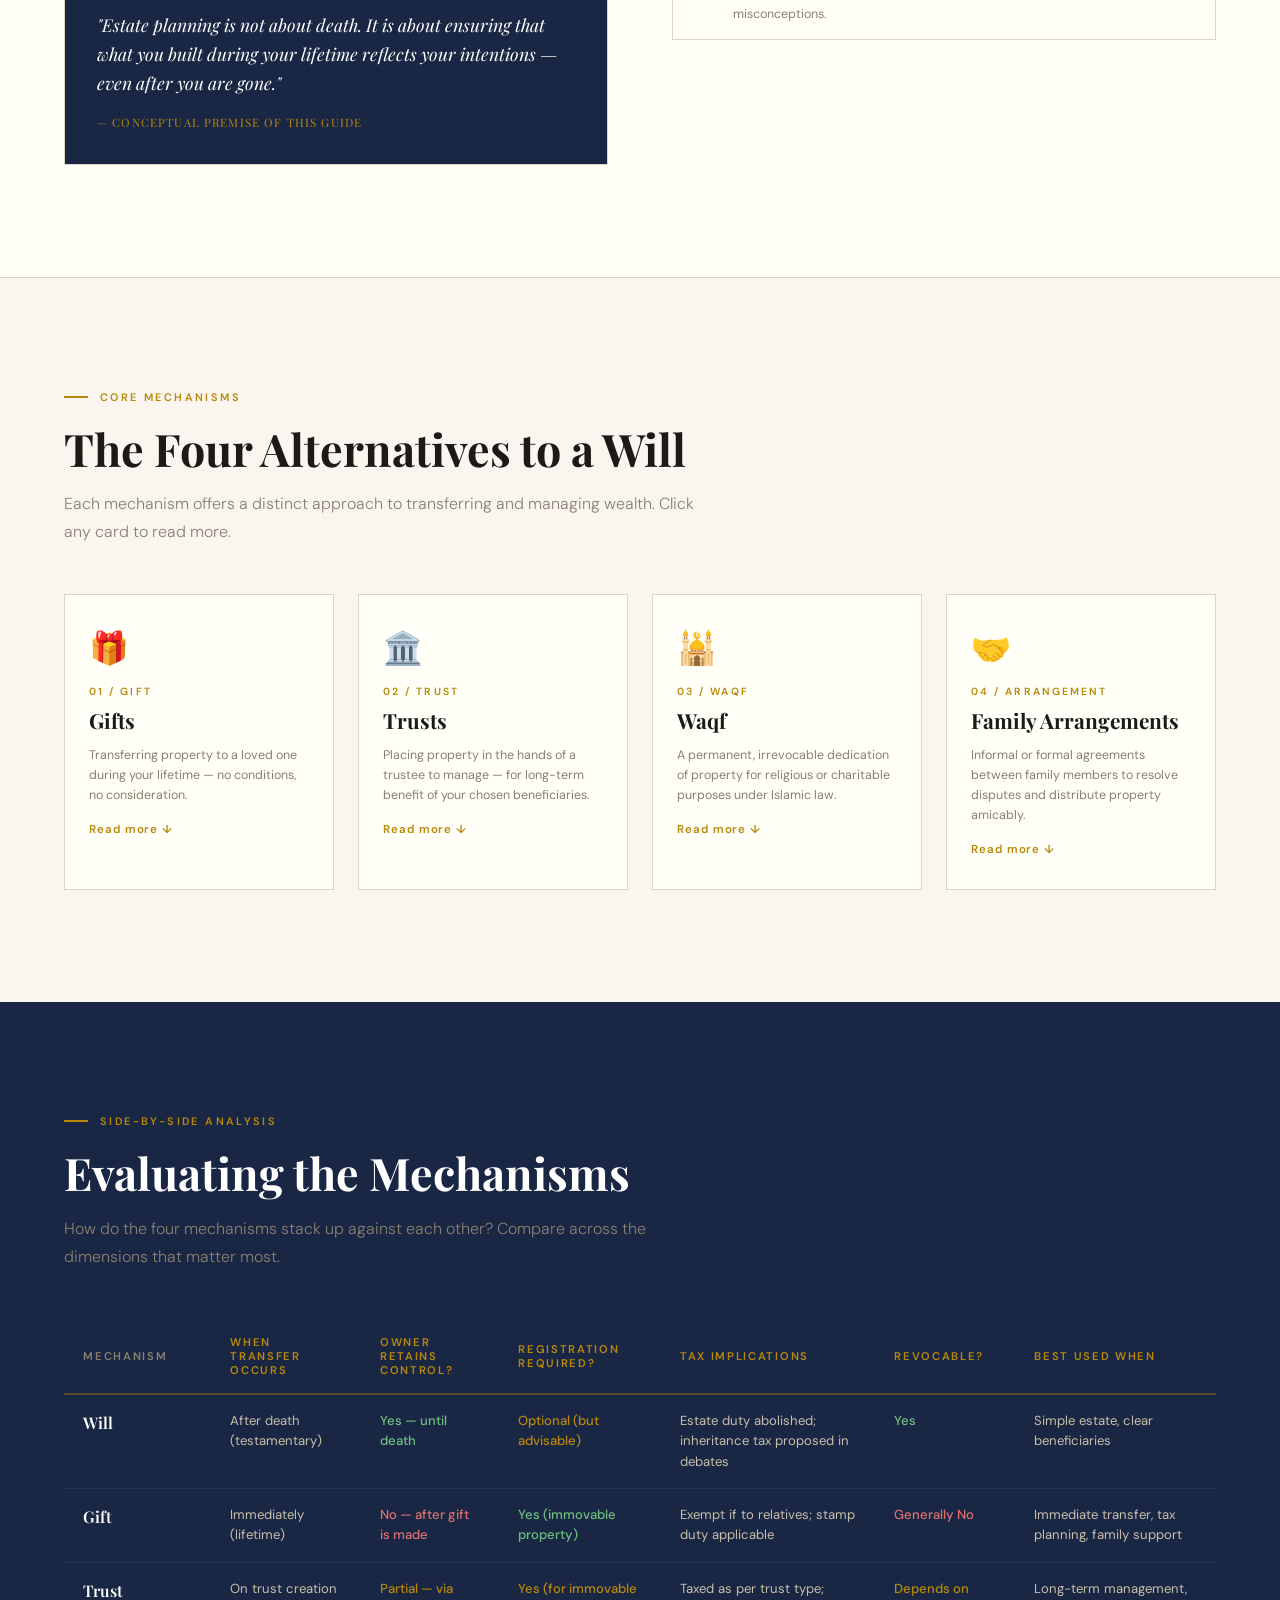
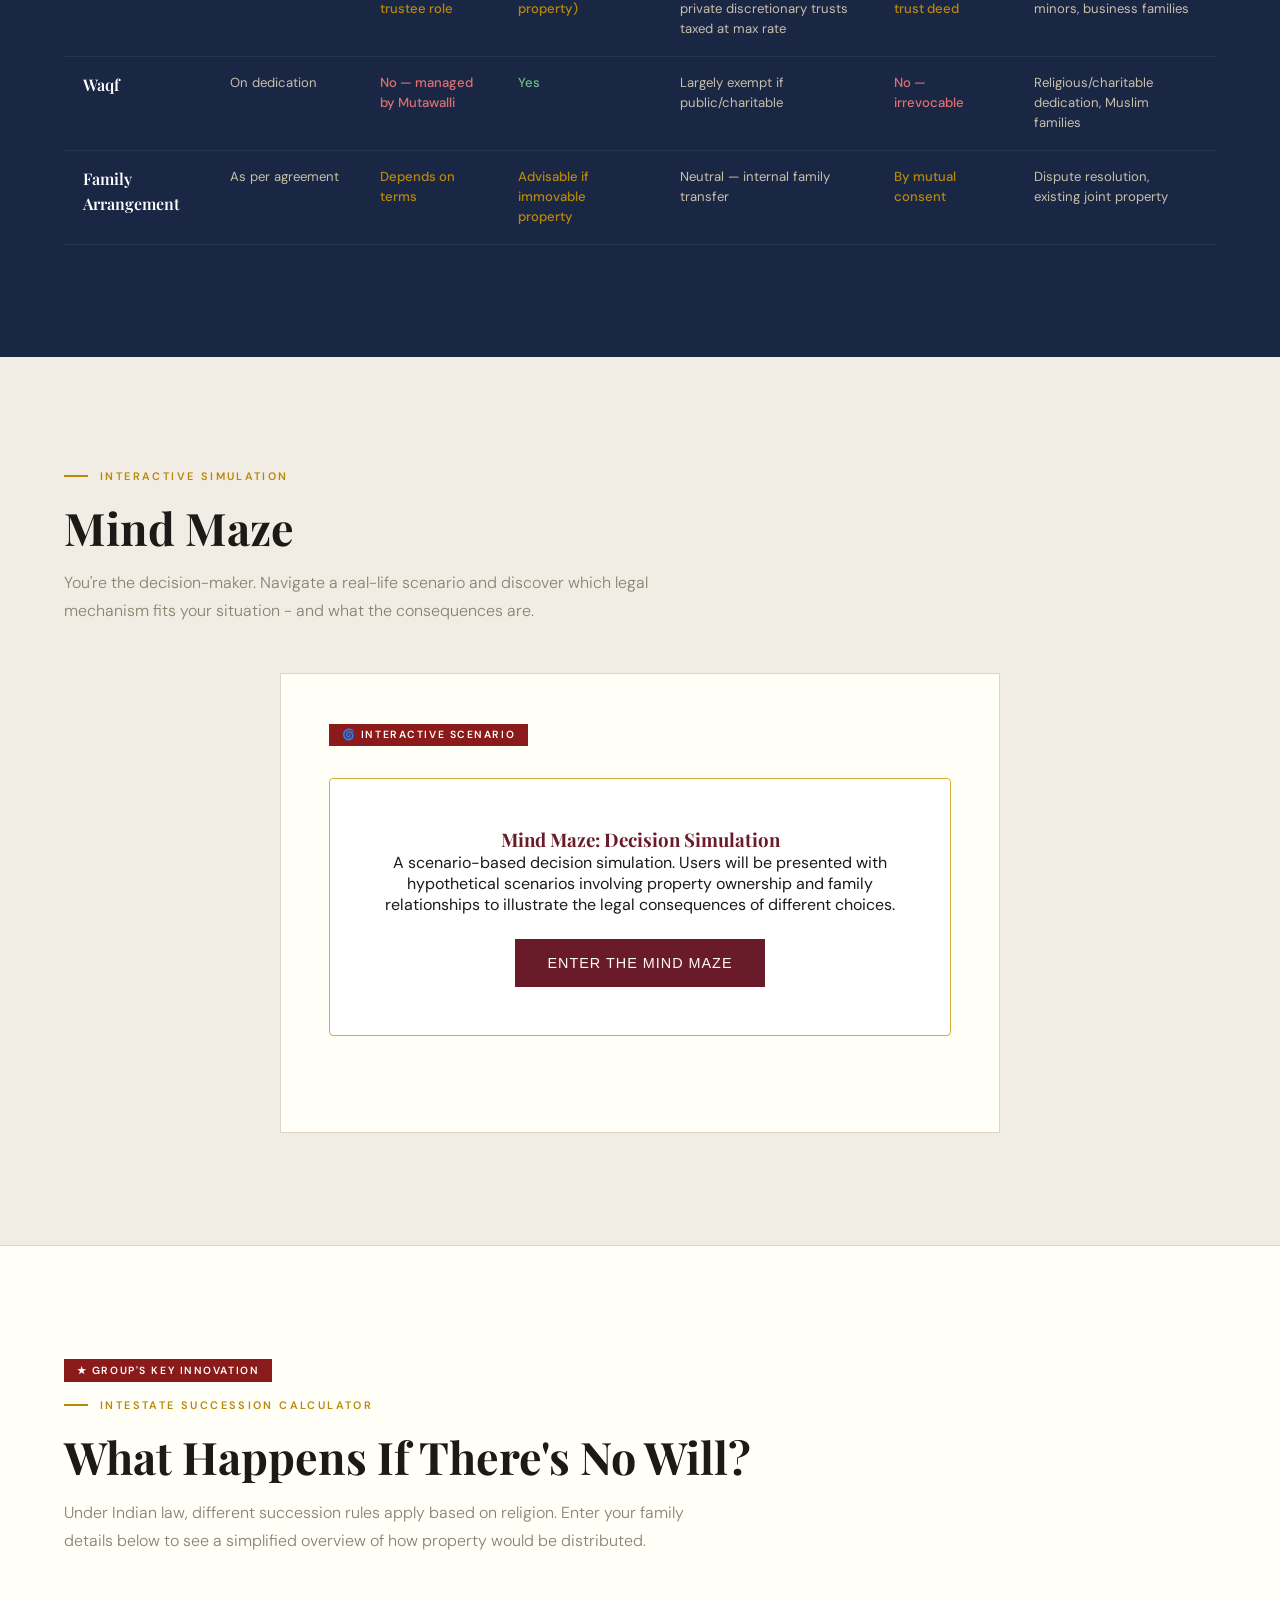
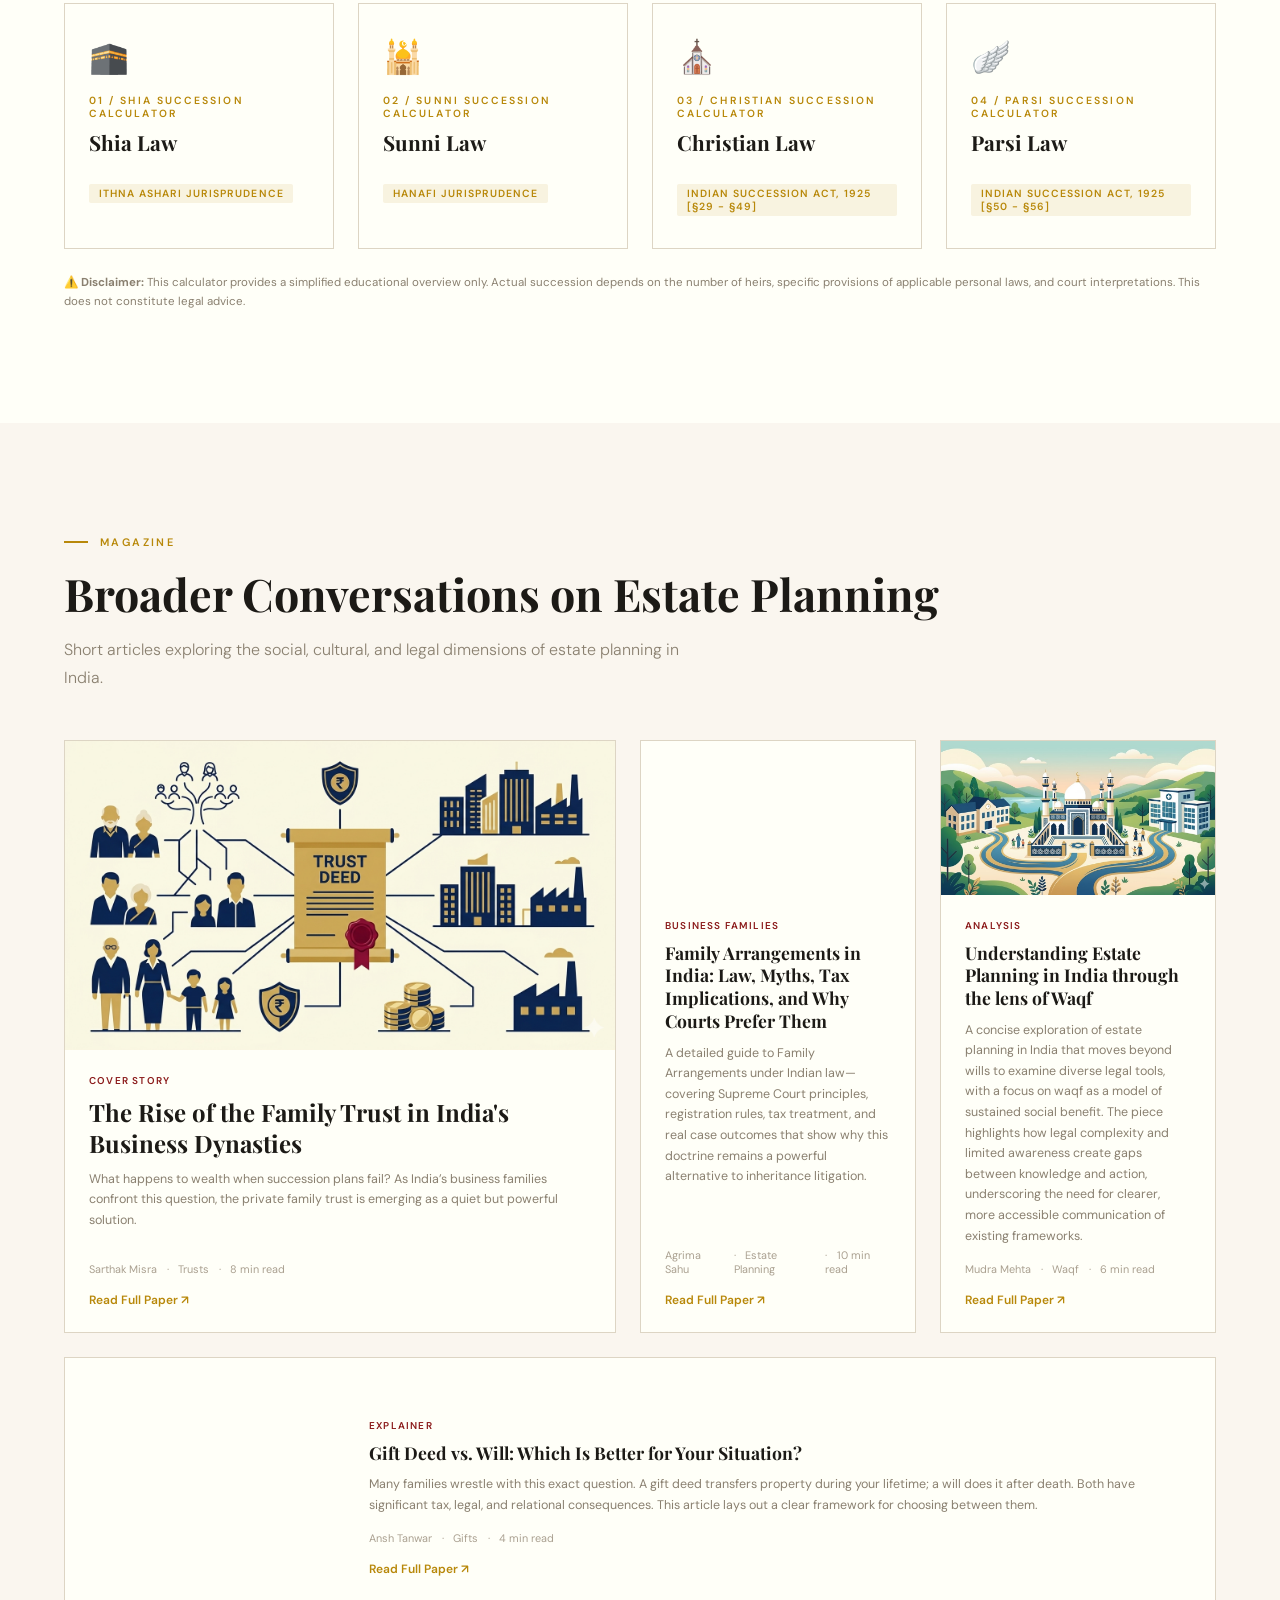
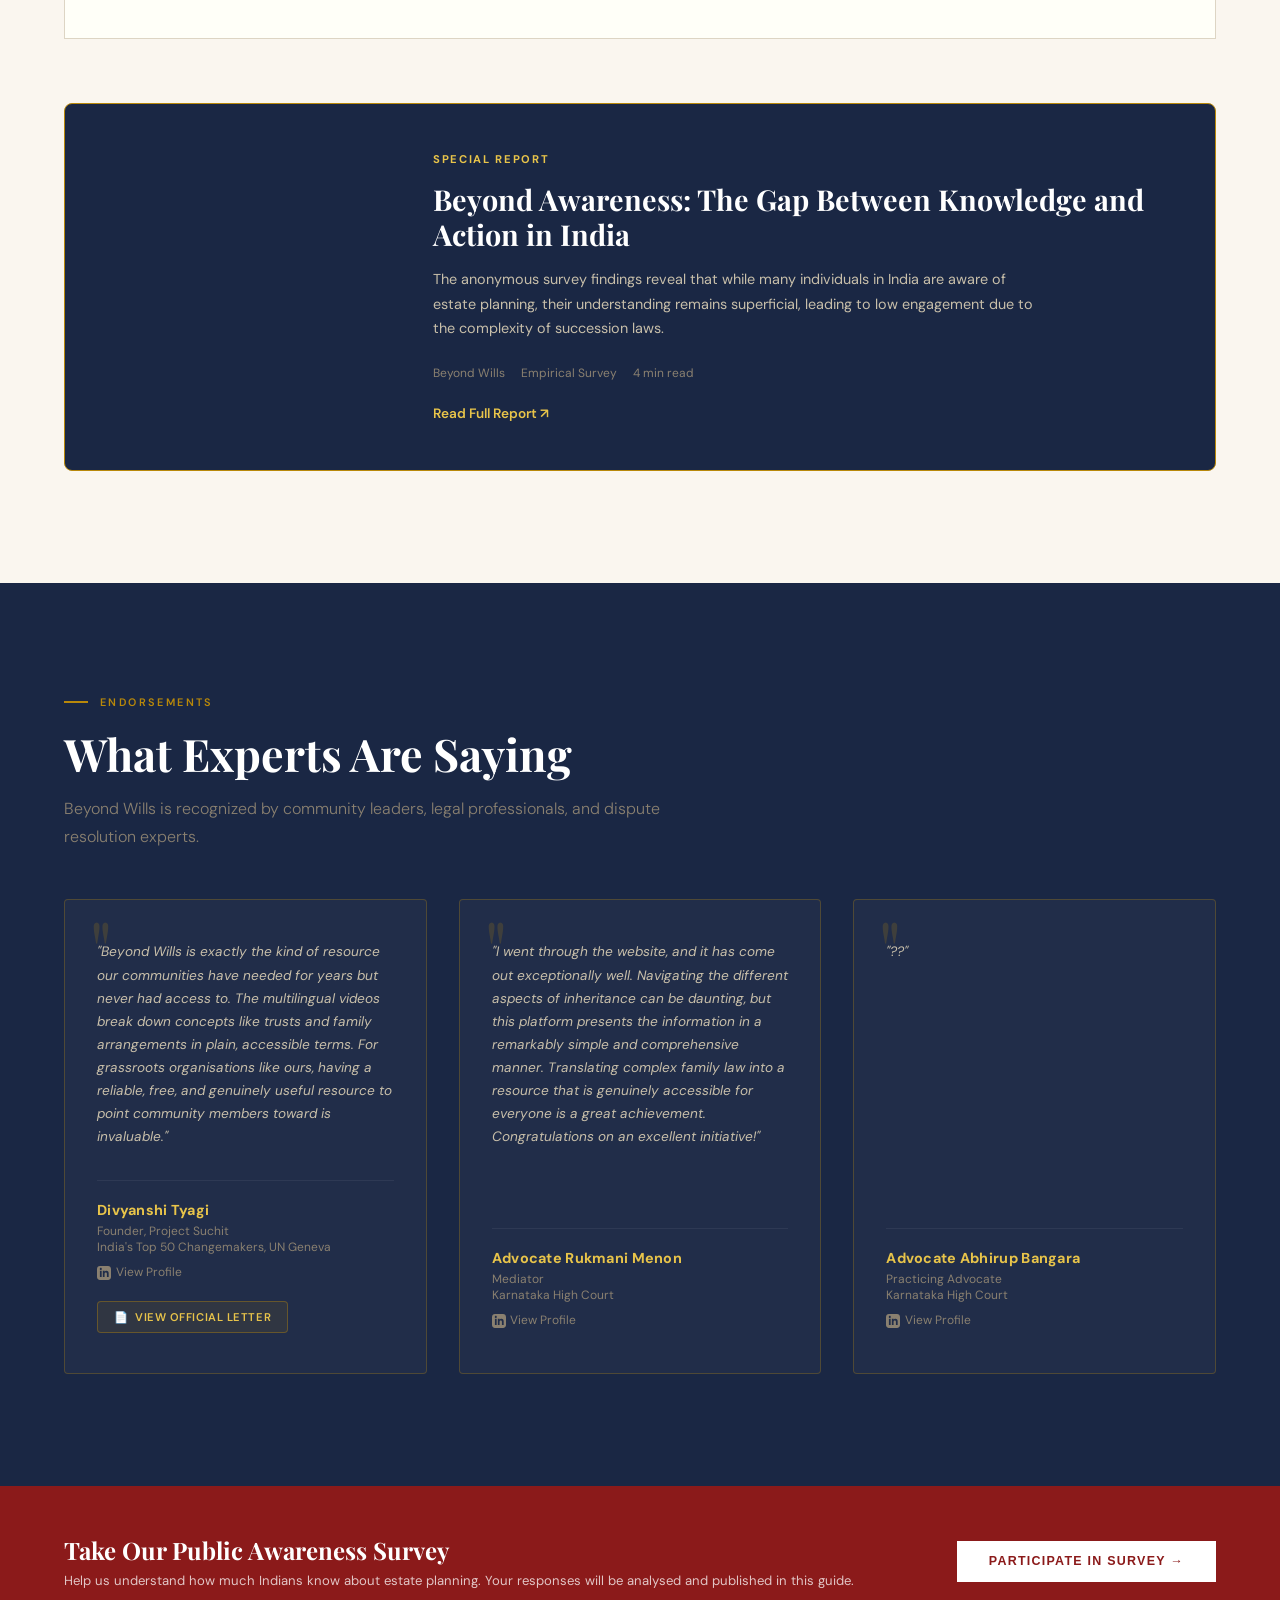
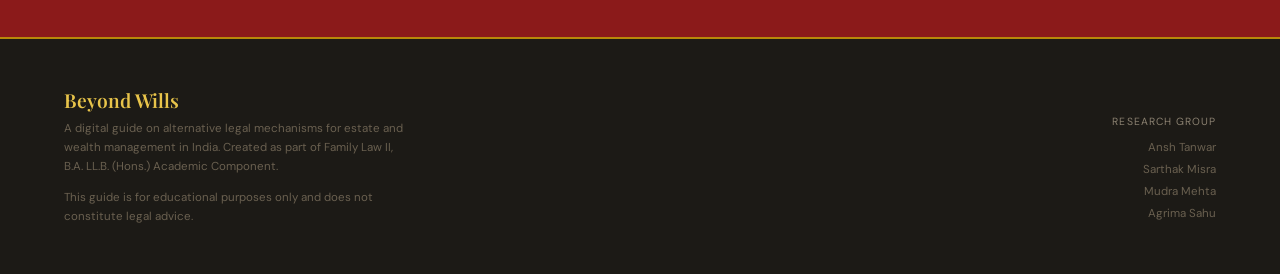
==== commit 63c9fb4c: "v3.1" ====
--- a/index.html
+++ b/index.html
@@ -1893,14 +1893,14 @@
                 <div class="mag-card-body">
                     <span class="mag-tag">Business Families</span>
                     <div class="mag-card-title">
-                        <span class="lang-en">Why Indian Families Avoid Estate Planning - And What It Costs Them</span>
-                        <span class="lang-hi">भारतीय परिवार एस्टेट प्लानिंग से क्यों बचते हैं - और इससे उन्हें क्या कीमत चुकानी पड़ती है</span>
+                        <span class="lang-en">Family Arrangements in India: Law, Myths, Tax Implications, and Why Courts Prefer Them</span>
+                        <span class="lang-hi">भारत में परिवारी व्यवस्थाएं: कानून, धर्मनिरपेक्षता, कर प्रभाव और क्यों न्यायालय उन्हें पसंद करते हैं</span>
                     </div>
                     <div class="mag-card-excerpt">
-                        <span class="lang-en">Lorem ipsum dolor, sit amet consectetur adipisicing elit. Non ex est adipisci ad consectetur debitis. Inventore minima ipsum iure praesentium.</span>
-                        <span class="lang-hi">लोरम इप्सम डोलर, सिट अमेट कंसेक्टेटुर एडिपिसिसिंग एलीट। नॉन एक्स एस्ट एडिपिसि एड कंसेक्टेटुर डेबिटिस।</span>
+                        <span class="lang-en">A detailed guide to Family Arrangements under Indian law—covering Supreme Court principles, registration rules, tax treatment, and real case outcomes that show why this doctrine remains a powerful alternative to inheritance litigation.</span>
+                        <span class="lang-hi">भारतीय कानून के तहत परिवारी व्यवस्थाओं का एक विस्तृत मार्गदर्शक—जो सुप्रीम कोर्ट के सिद्धांतों, पंजीकरण नियमों, कर समझौतों और वास्तविक मुद्दों के परिणामों को शामिल करता है जो इस सिद्धांत के उपयोग में सक्रिय है।</span>
                     </div>
-                    <div class="mag-card-meta"><span>Agrima Sahu</span><span>Estate Planning</span><span><span class="lang-en">5 min read</span><span class="lang-hi">5 मिनट पढ़ें</span></span></div>
+                    <div class="mag-card-meta"><span>Agrima Sahu</span><span>Estate Planning</span><span><span class="lang-en">10 min read</span><span class="lang-hi">10 मिनट पढ़ें</span></span></div>
                     <div class="mag-read-link"><span class="lang-en">Read Full Paper ↗</span><span class="lang-hi">पूरा पेपर पढ़ें ↗</span></div>
                 </div>
             </div>
@@ -1910,12 +1910,12 @@
                 <div class="mag-card-body">
                     <span class="mag-tag">Analysis</span>
                     <div class="mag-card-title">
-                        <span class="lang-en">Waqf in Modern India: Law, Land, and Controversy</span>
-                        <span class="lang-hi">आधुनिक भारत में वक्फ: कानून, भूमि और विवाद</span>
+                        <span class="lang-en">Understanding Estate Planning in India through the lens of Waqf</span>
+                        <span class="lang-hi">वक्फ के दृष्टिकोण से भारत में संपत्ति योजना क понी</span>
                     </div>
                     <div class="mag-card-excerpt">
-                        <span class="lang-en">The 2025 Waqf Amendment Act has upended decades of waqf governance. What does it mean for Muslim estate planning today?</span>
-                        <span class="lang-hi">2025 के वक्फ संशोधन अधिनियम ने वक्फ शासन के दशकों को खत्म कर दिया है। आज मुस्लिम संपत्ति योजना के लिए इसका क्या अर्थ है?</span>
+                        <span class="lang-en">A concise exploration of estate planning in India that moves beyond wills to examine diverse legal tools, with a focus on waqf as a model of sustained social benefit. The piece highlights how legal complexity and limited awareness create gaps between knowledge and action, underscoring the need for clearer, more accessible communication of existing frameworks.</span>
+                        <span class="lang-hi">भारत में संपत्ति योजना को समझने के लिए एक संक्षिप्त अनुसंधान, जो वसीयतों से परे विभिन्न कानूनी उपकरणों की जांच करता है, जिसमें वक्फ को स्थायी सामाजिक लाभ का मॉडल के रूप में ध्यान केंद्रित किया गया है। यह लेख कानूनी जटिलता और सीमित जागरूकता के कारण ज्ञान और क्रिया के मध्य होने वाले अंतरों को प्रकट करता है, महत्वपूर्ण है।</span>
                     </div>
                     <div class="mag-card-meta"><span>Mudra Mehta</span><span>Waqf</span><span><span class="lang-en">6 min read</span><span class="lang-hi">6 मिनट पढ़ें</span></span></div>
                     <div class="mag-read-link"><span class="lang-en">Read Full Paper ↗</span><span class="lang-hi">पूरा पेपर पढ़ें ↗</span></div>
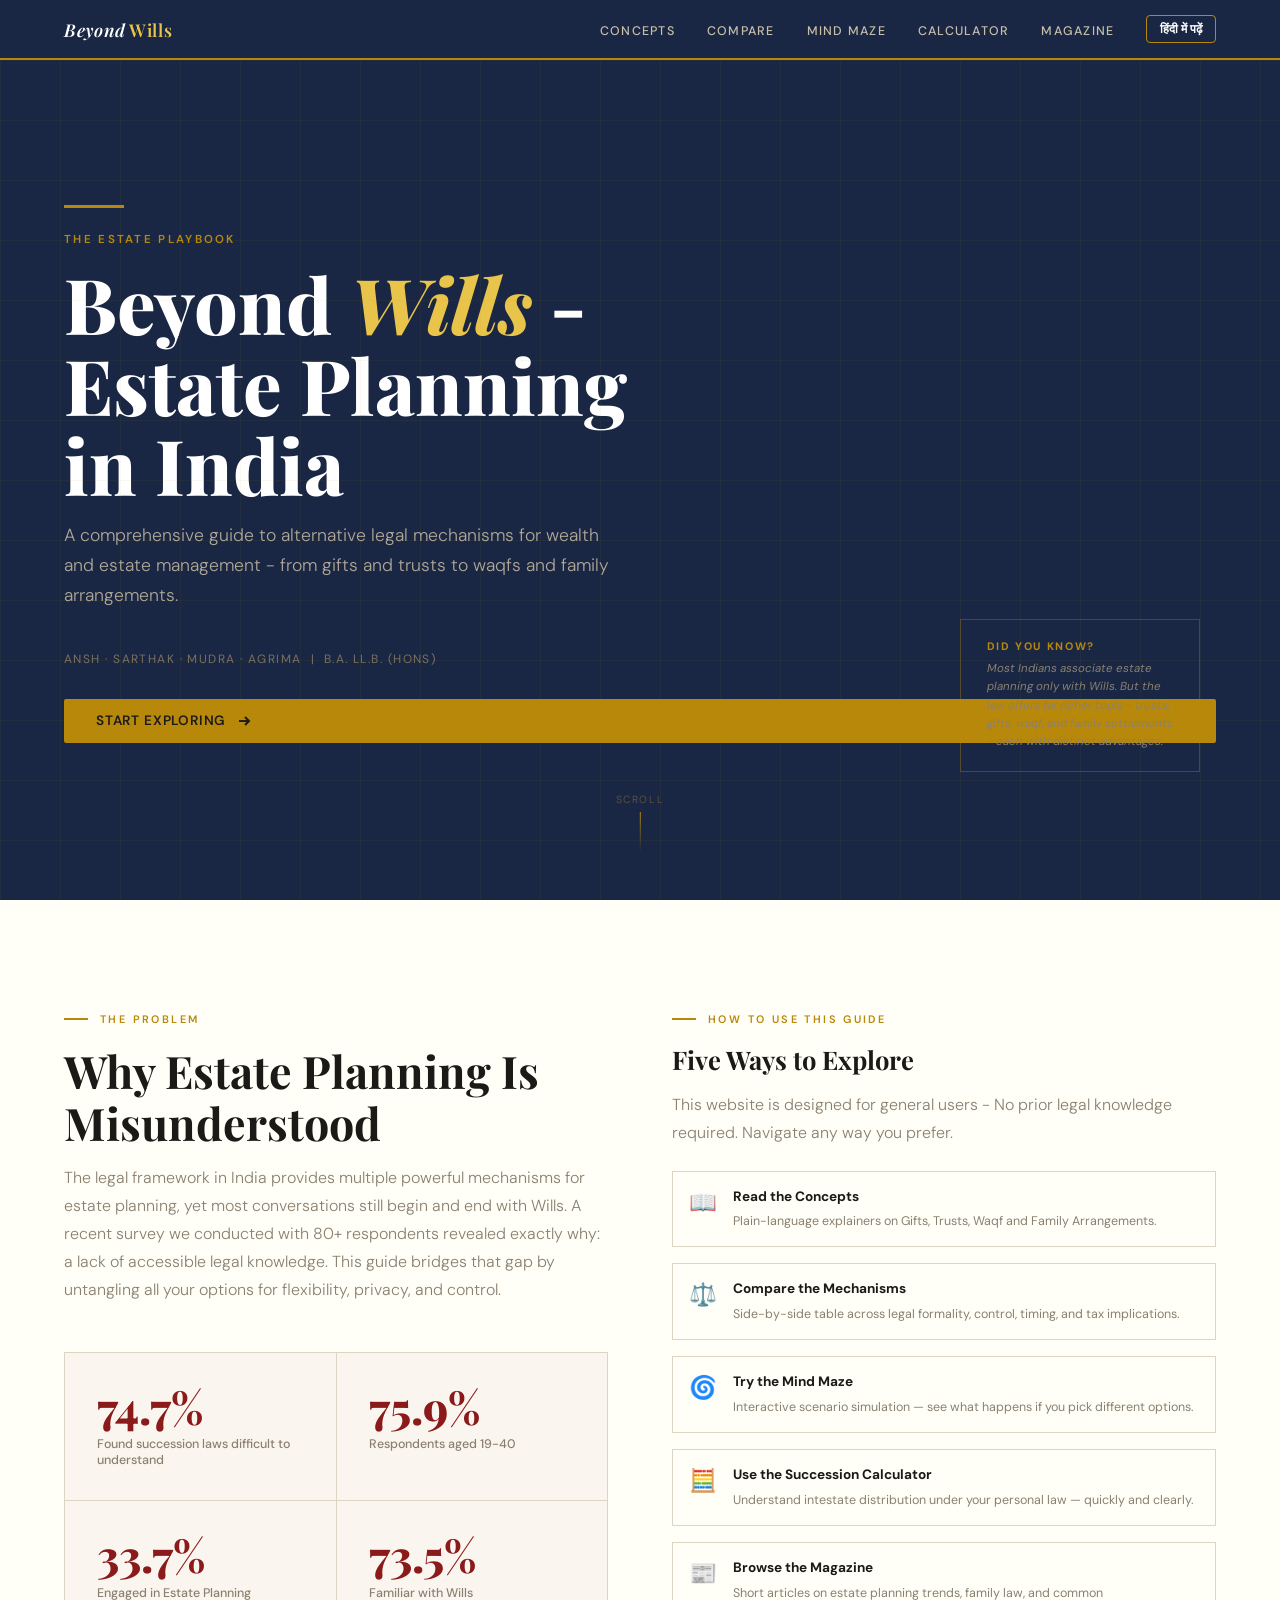
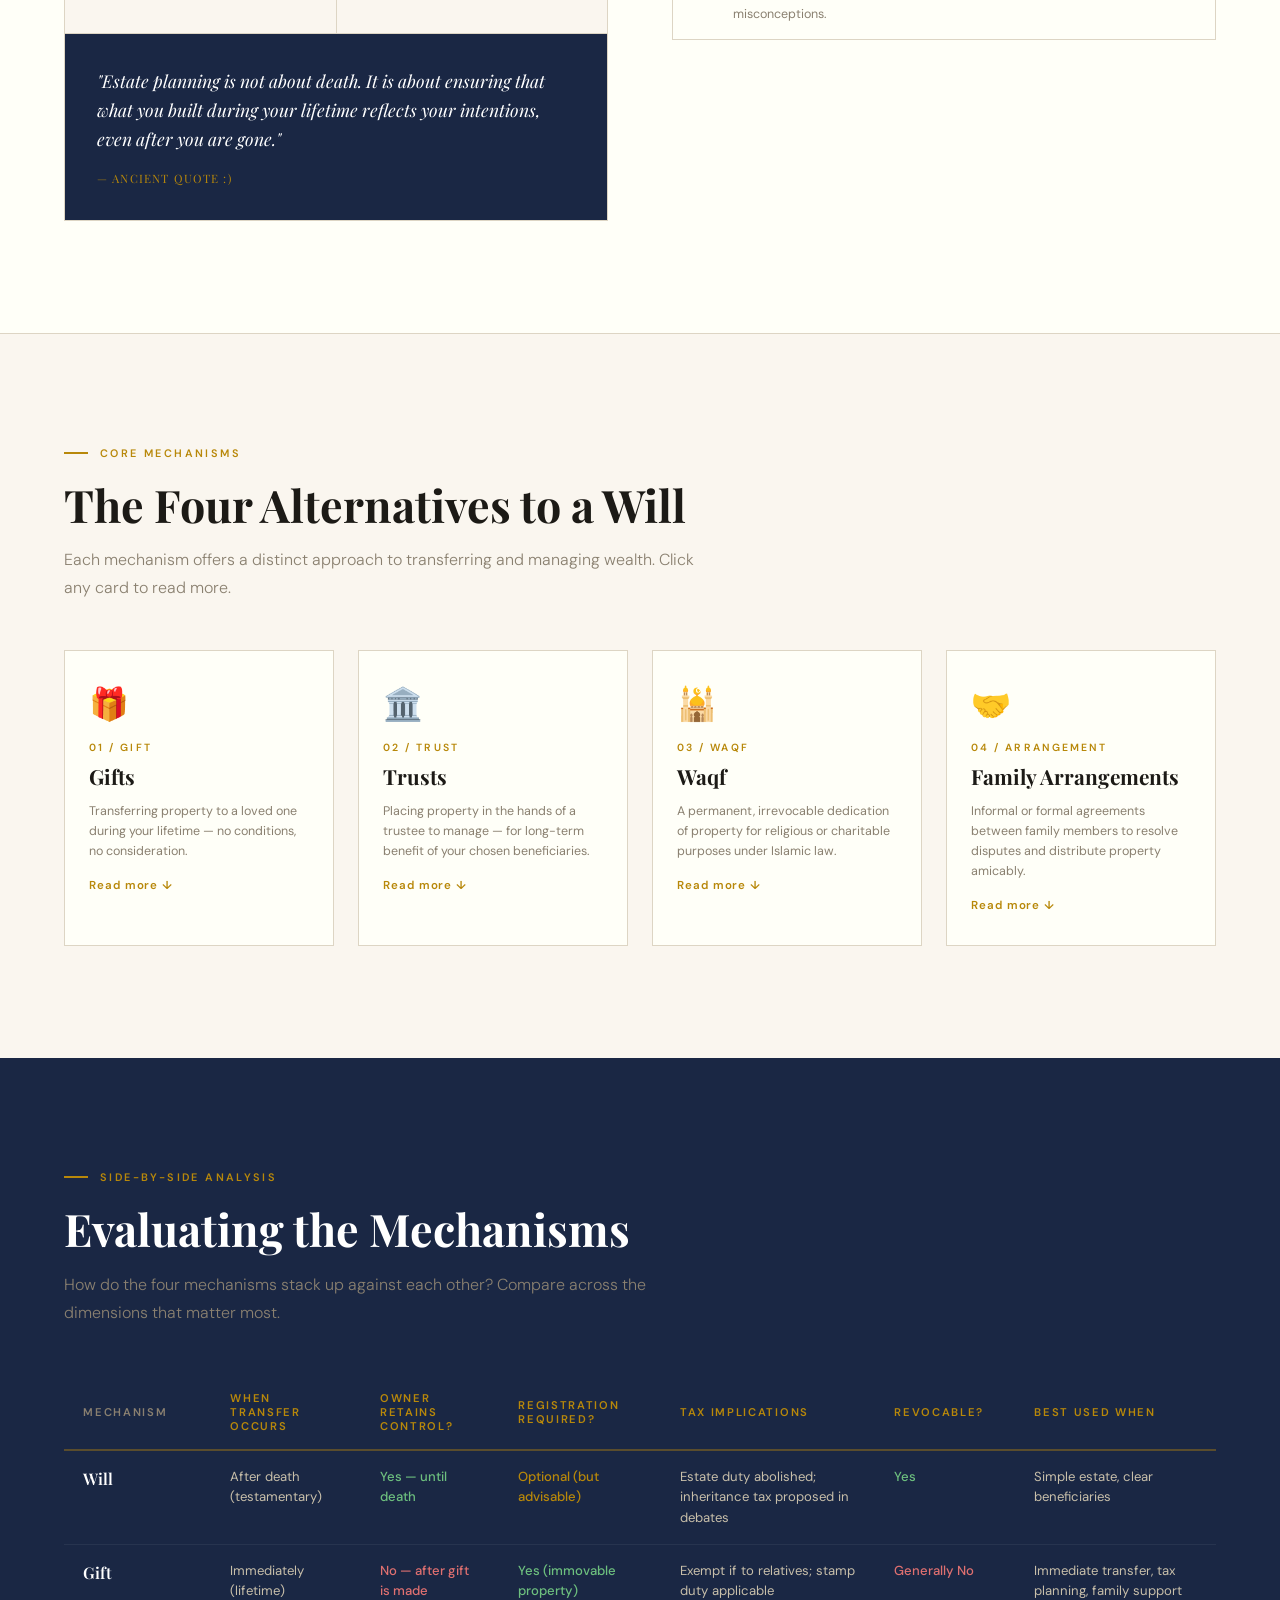
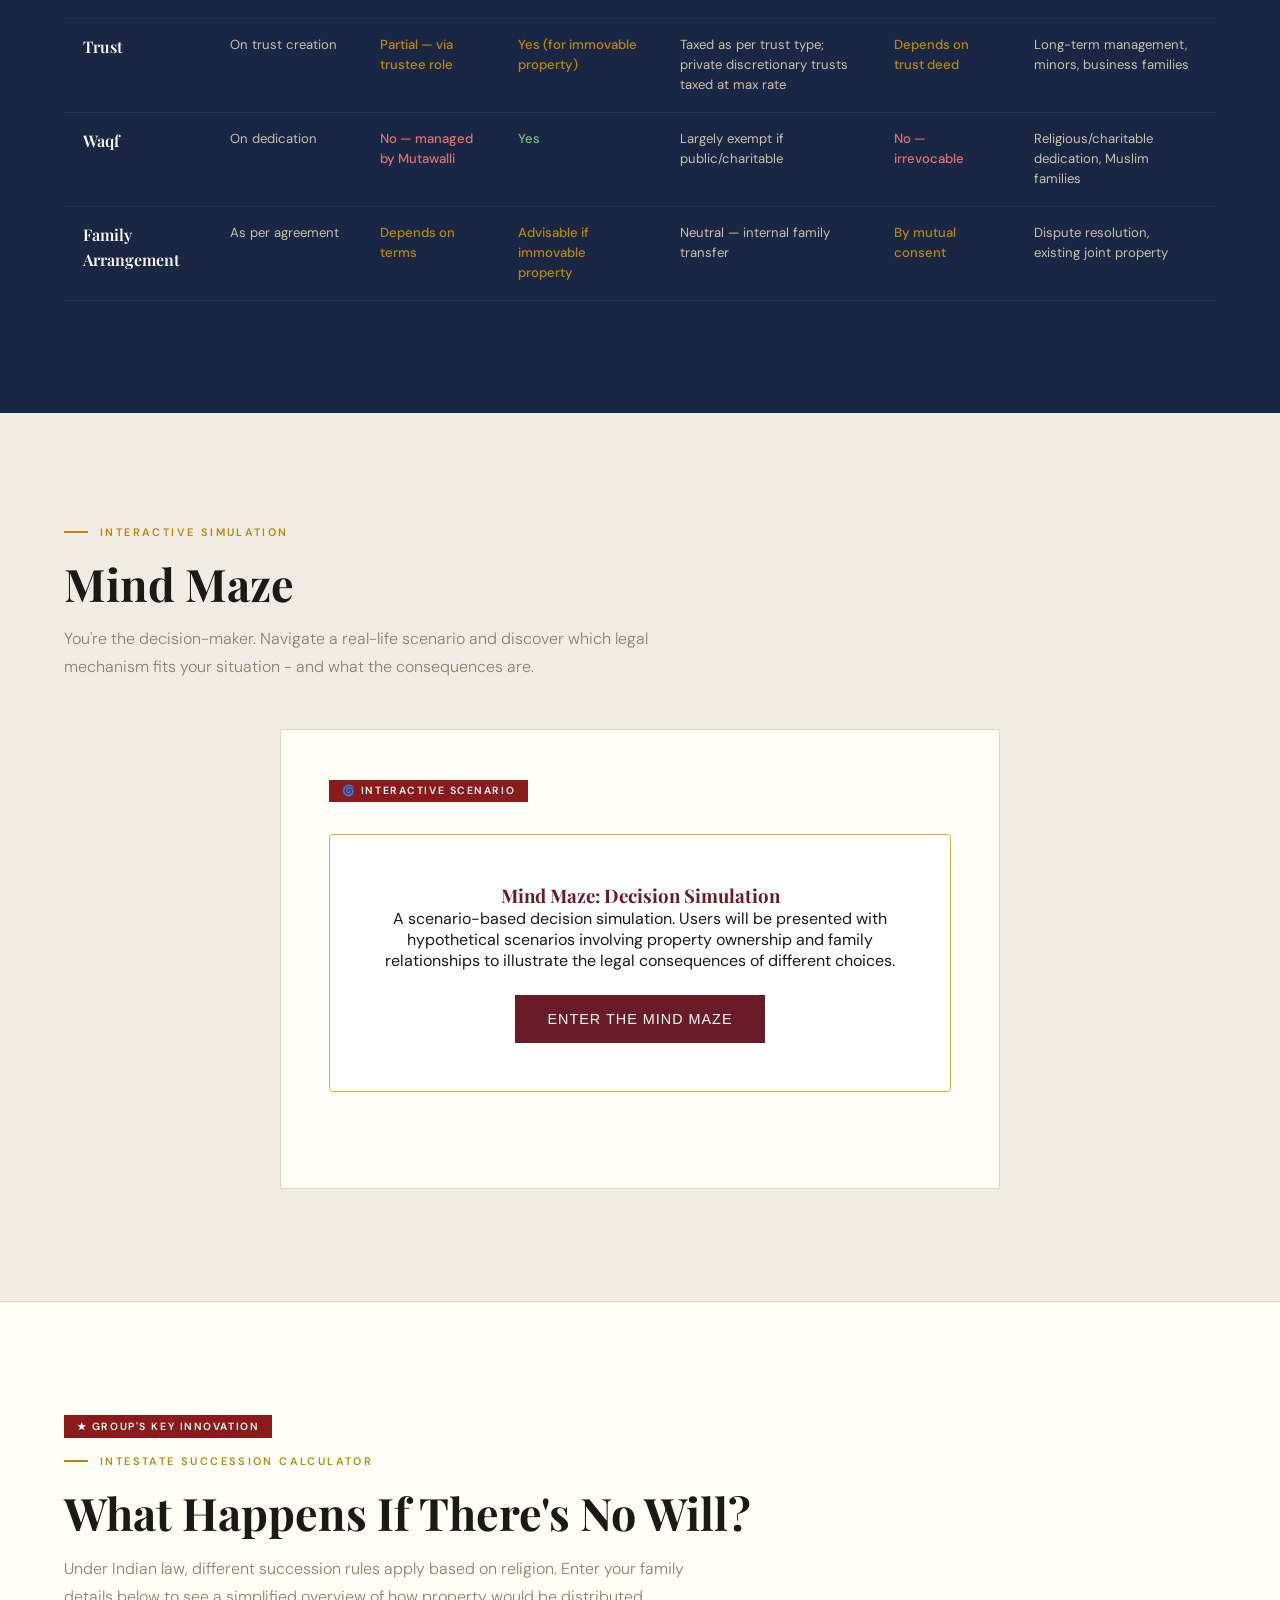
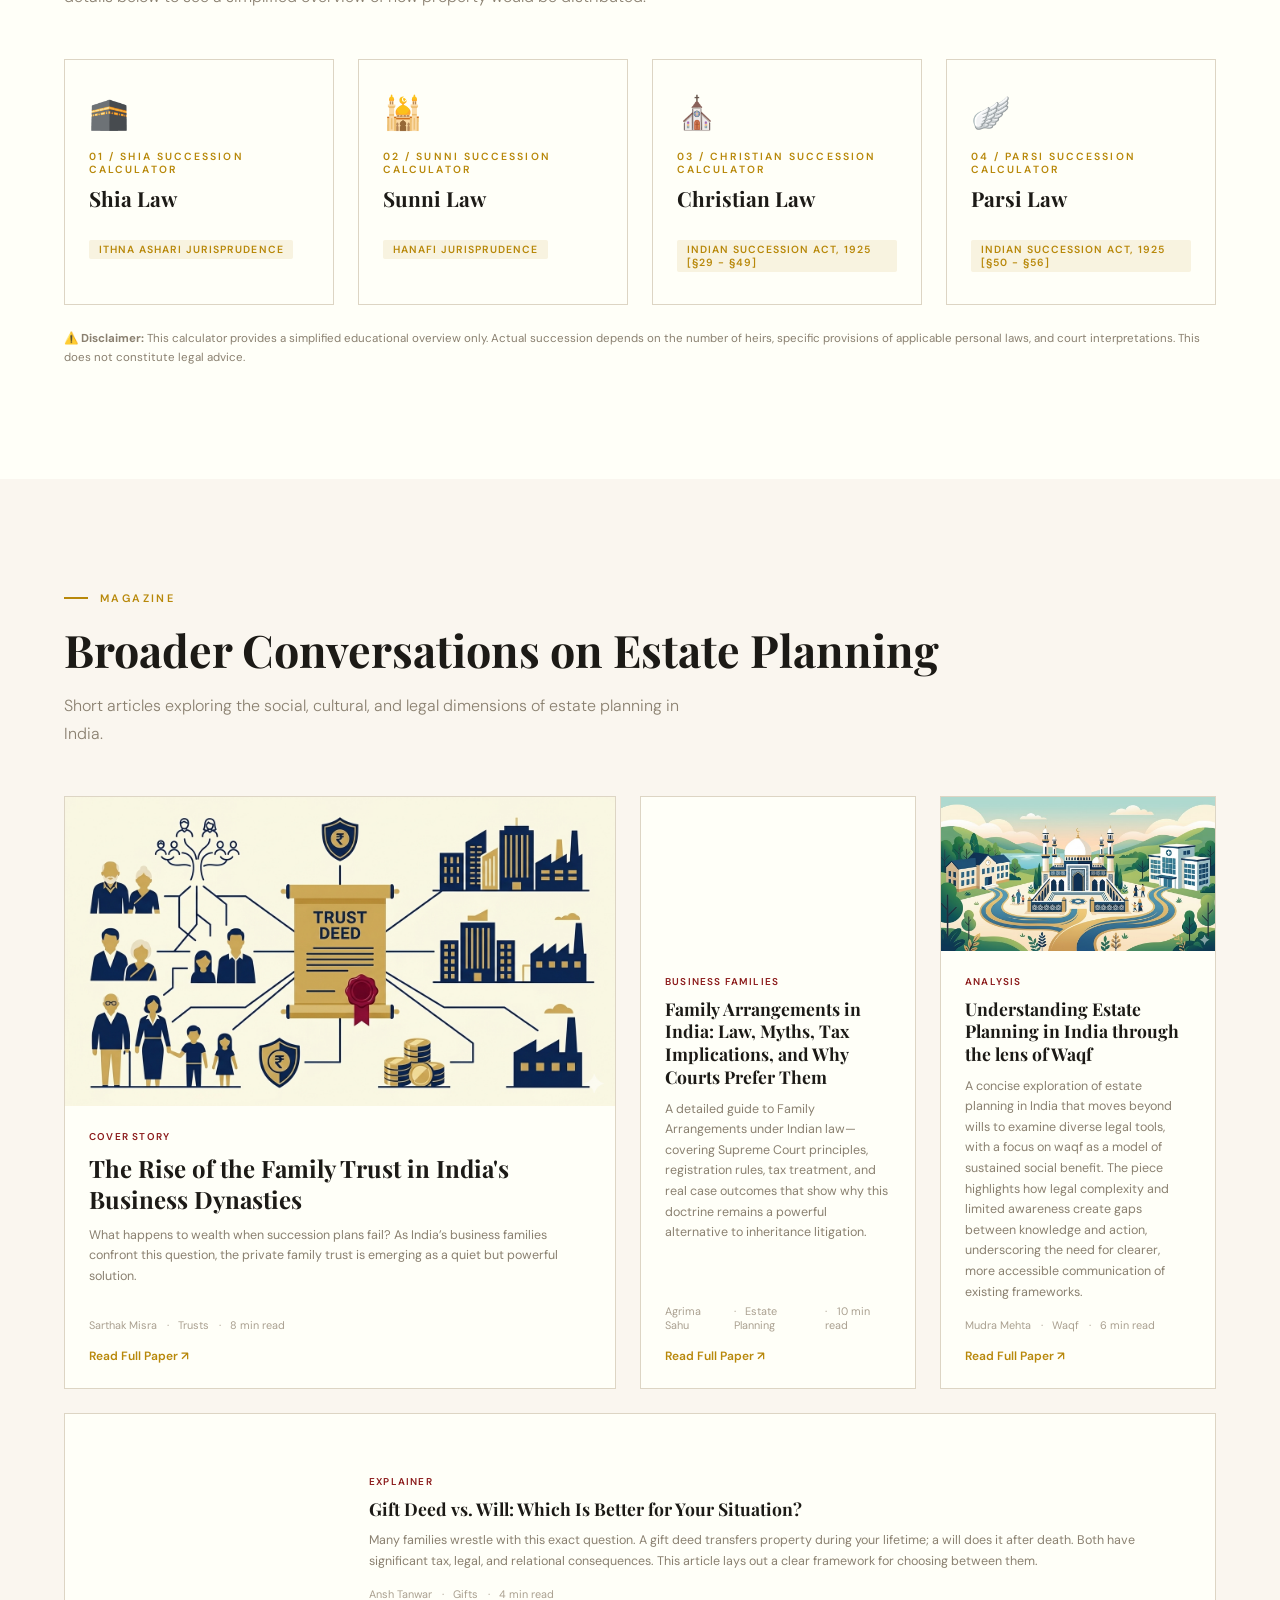
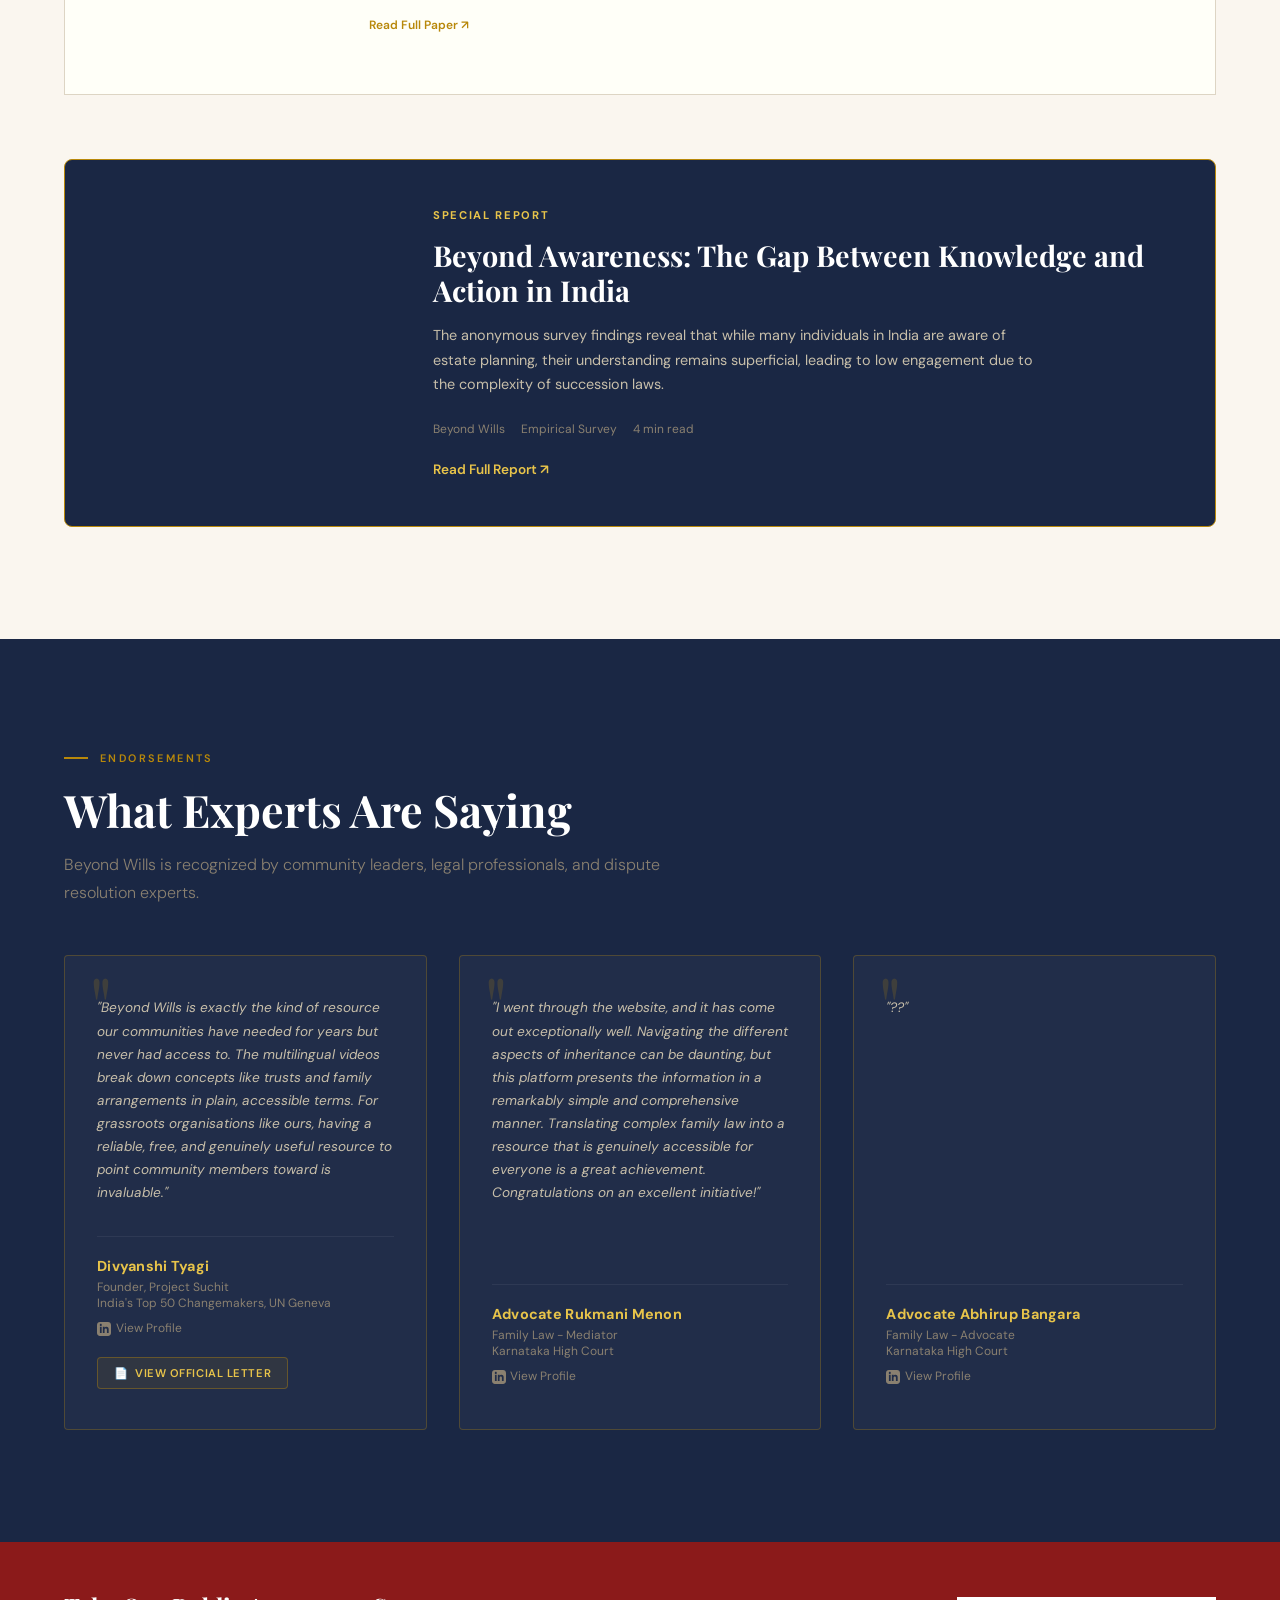
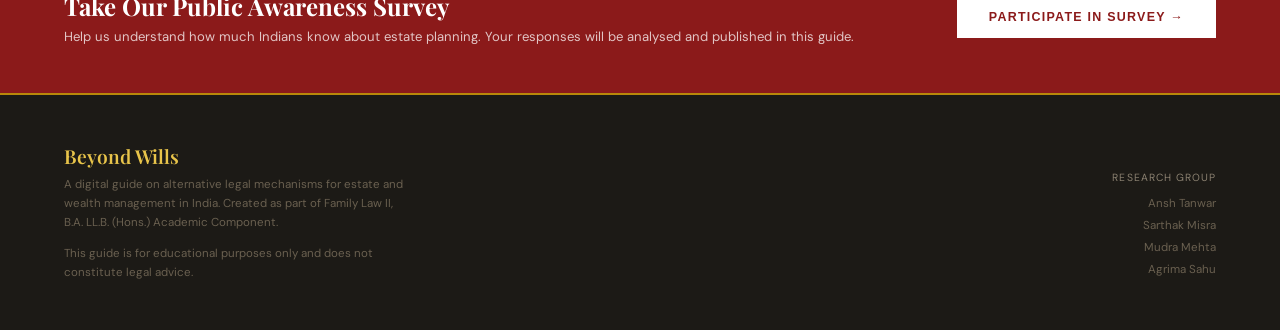
==== commit c41f75e3: "v3.2" ====
--- a/index.html
+++ b/index.html
@@ -1352,42 +1352,42 @@
                     <span class="lang-hi">संपत्ति योजना को क्यों गलत समझा जाता है</span>
                 </h2>
                 <p class="section-desc">
-                    <span class="lang-en">In India, estate planning conversations begin and end with Wills. Yet the legal framework provides multiple powerful mechanisms that can offer greater flexibility, privacy, and control. This guide untangles all of them.</span>
-                    <span class="lang-hi">भारत में, संपत्ति नियोजन की बातचीत वसीयत के साथ शुरू और खत्म होती है। फिर भी कानूनी ढांचा कई शक्तिशाली तंत्र प्रदान करता है जो अधिक लचीलापन, गोपनीयता और नियंत्रण प्रदान कर सकता है। यह मार्गदर्शिका उन सभी को सुलझाती है।</span>
+                    <span class="lang-en">The legal framework in India provides multiple powerful mechanisms for estate planning, yet most conversations still begin and end with Wills. A recent survey we conducted with 80+ respondents revealed exactly why: a lack of accessible legal knowledge. This guide bridges that gap by untangling all your options for flexibility, privacy, and control.</span>
+                    <span class="lang-hi">भारत में कानूनी ढांचा संपत्ति नियोजन के लिए कई शक्तिशाली तंत्र प्रदान करता है, फिर भी अधिकांश बातचीत वसीयत पर ही शुरू और खत्म होती है। 80 से अधिक उत्तरदाताओं के साथ किए गए हमारे सर्वेक्षण से इसका सटीक कारण सामने आया: सुलभ कानूनी ज्ञान की कमी। यह मार्गदर्शिका आपके सभी विकल्पों को सुलझाकर उस अंतर को पाटती है।</span>
                 </p>
                 <div class="intro-stat-grid">
                     <div class="intro-stat">
-                        <span class="intro-stat-num">4</span>
+                        <span class="intro-stat-num">74.7%</span>
                         <span class="intro-stat-label">
-                            <span class="lang-en">Key Mechanisms Beyond Wills</span>
-                            <span class="lang-hi">वसीयत से परे प्रमुख तंत्र</span>
+                            <span class="lang-en">Found succession laws difficult to understand</span>
+                            <span class="lang-hi">उत्तराधिकार कानून को समझने में कठिनाई</span>
                         </span>
                     </div>
                     <div class="intro-stat">
-                        <span class="intro-stat-num">~70%</span>
+                        <span class="intro-stat-num">75.9%</span>
                         <span class="intro-stat-label">
-                            <span class="lang-en">Indians die intestate (without a will)</span>
-                            <span class="lang-hi">भारतीय बिना वसीयत के मर जाते हैं</span>
+                            <span class="lang-en">Respondents aged 19-40</span>
+                            <span class="lang-hi">19-40 वर्ष के बीच के उत्तरदाताएं</span>
                         </span>
                     </div>
                     <div class="intro-stat">
-                        <span class="intro-stat-num">3</span>
+                        <span class="intro-stat-num">33.7%</span>
                         <span class="intro-stat-label">
-                            <span class="lang-en">Personal Law Frameworks in India</span>
-                            <span class="lang-hi">भारत में पर्सनल लॉ फ्रेमवर्क</span>
+                            <span class="lang-en">Engaged in Estate Planning</span>
+                            <span class="lang-hi">संपत्ति योजना में शामिल</span>
                         </span>
                     </div>
                     <div class="intro-stat">
-                        <span class="intro-stat-num">1925</span>
+                        <span class="intro-stat-num">73.5%</span>
                         <span class="intro-stat-label">
-                            <span class="lang-en">Indian Succession Act — still in force</span>
-                            <span class="lang-hi">भारतीय उत्तराधिकार अधिनियम — अभी भी लागू है</span>
+                            <span class="lang-en">Familiar with Wills</span>
+                            <span class="lang-hi">वसीयत के साथ परिचित</span>
                         </span>
                     </div>
                     <div class="intro-highlight">
-                        <span class="lang-en">"Estate planning is not about death. It is about ensuring that what you built during your lifetime reflects your intentions — even after you are gone."</span>
+                        <span class="lang-en">"Estate planning is not about death. It is about ensuring that what you built during your lifetime reflects your intentions, even after you are gone."</span>
                         <span class="lang-hi">"संपत्ति योजना मौत के बारे में नहीं है। यह सुनिश्चित करने के बारे में है कि आपने अपने जीवनकाल में जो बनाया है वह आपके इरादों को दर्शाता है - आपके जाने के बाद भी।"</span>
-                        <cite><span class="lang-en">— Conceptual premise of this guide</span><span class="lang-hi">— इस गाइड का वैचारिक आधार</span></cite>
+                        <cite><span class="lang-en">— Ancient Quote :)</span><span class="lang-hi">— प्राचीन उद्धरण :)</span></cite>
                     </div>
                 </div>
             </div>
@@ -2016,7 +2016,7 @@
                 </p>
                 <div class="testimonial-author">
                     <strong>Advocate Rukmani Menon</strong>
-                    <span><span class="lang-en">Mediator</span><span class="lang-hi">मध्यस्थ (Mediator)</span></span>
+                    <span><span class="lang-en">Family Law - Mediator</span><span class="lang-hi">पारिवारिक कानून - मध्यस्थ (Mediator)</span></span>
                     <span><span class="lang-en">Karnataka High Court</span><span class="lang-hi">कर्नाटक उच्च न्यायालय</span></span>
                     
                     <a href="https://www.linkedin.com/in/rukmani-menon-22aa9119/" target="_blank" class="testimonial-linkedin">
@@ -2035,7 +2035,7 @@
                 </p>
                 <div class="testimonial-author">
                     <strong>Advocate Abhirup Bangara</strong>
-                    <span><span class="lang-en">Practicing Advocate</span><span class="lang-hi">अभ्यासरत अधिवक्ता</span></span>
+                    <span><span class="lang-en">Family Law - Advocate</span><span class="lang-hi">पारिवारिक कानून - अधिवक्ता</span></span>
                     <span><span class="lang-en">Karnataka High Court</span><span class="lang-hi">कर्नाटक उच्च न्यायालय</span></span>
                     
                     <a href="https://www.linkedin.com/in/abhirup-bangara-52bb0a16/" target="_blank" class="testimonial-linkedin">
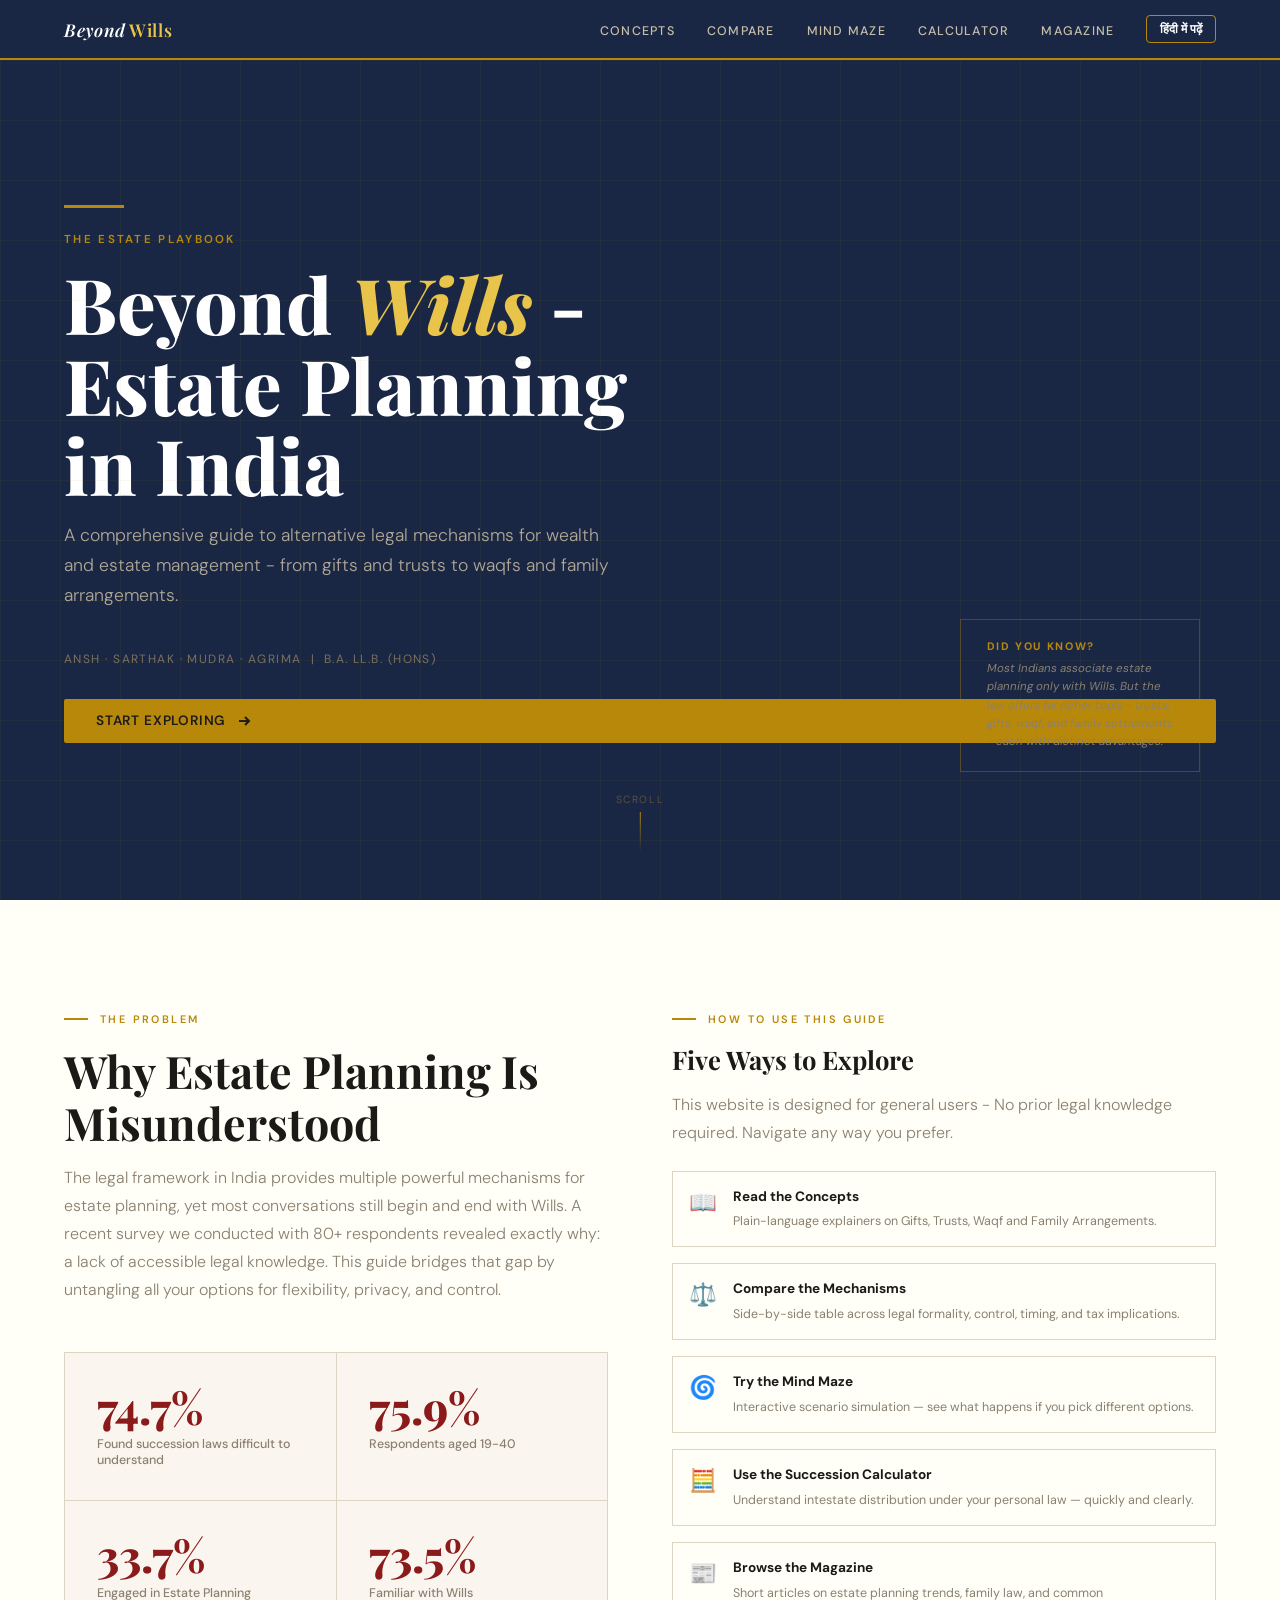
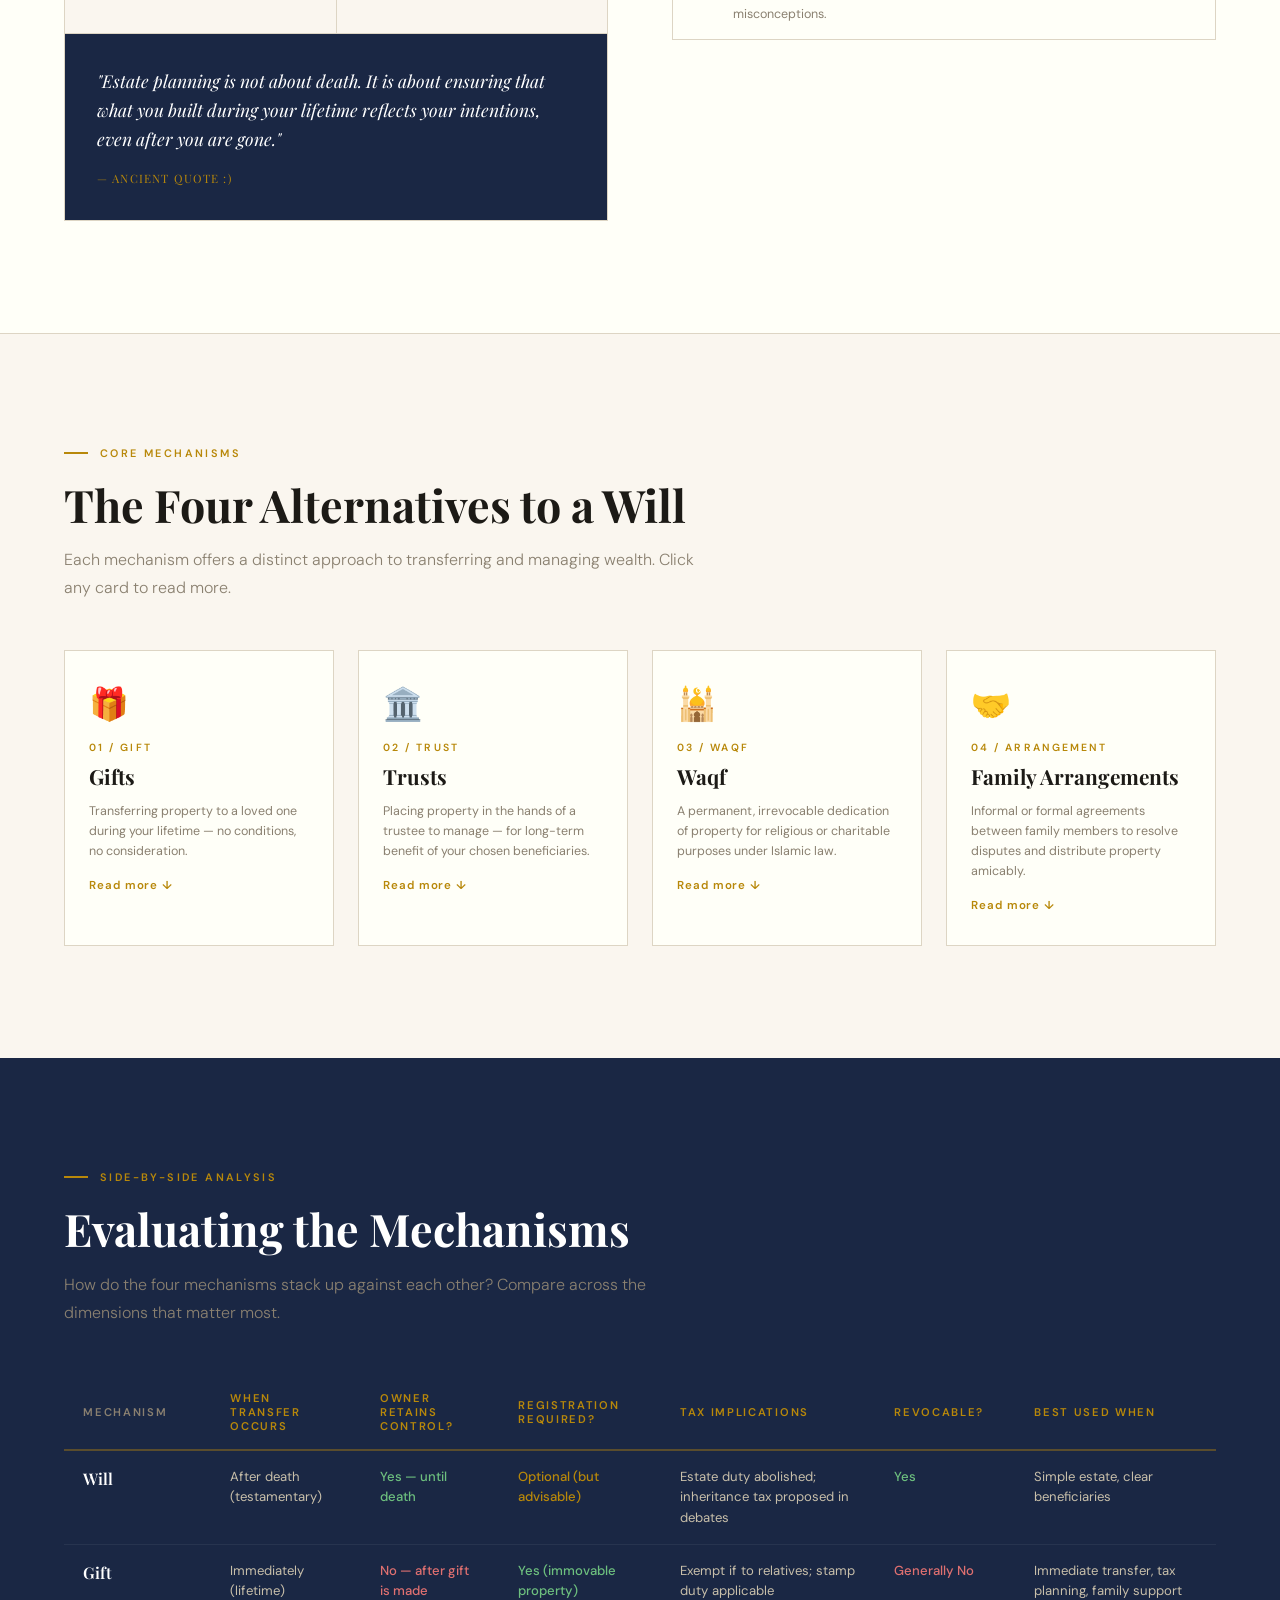
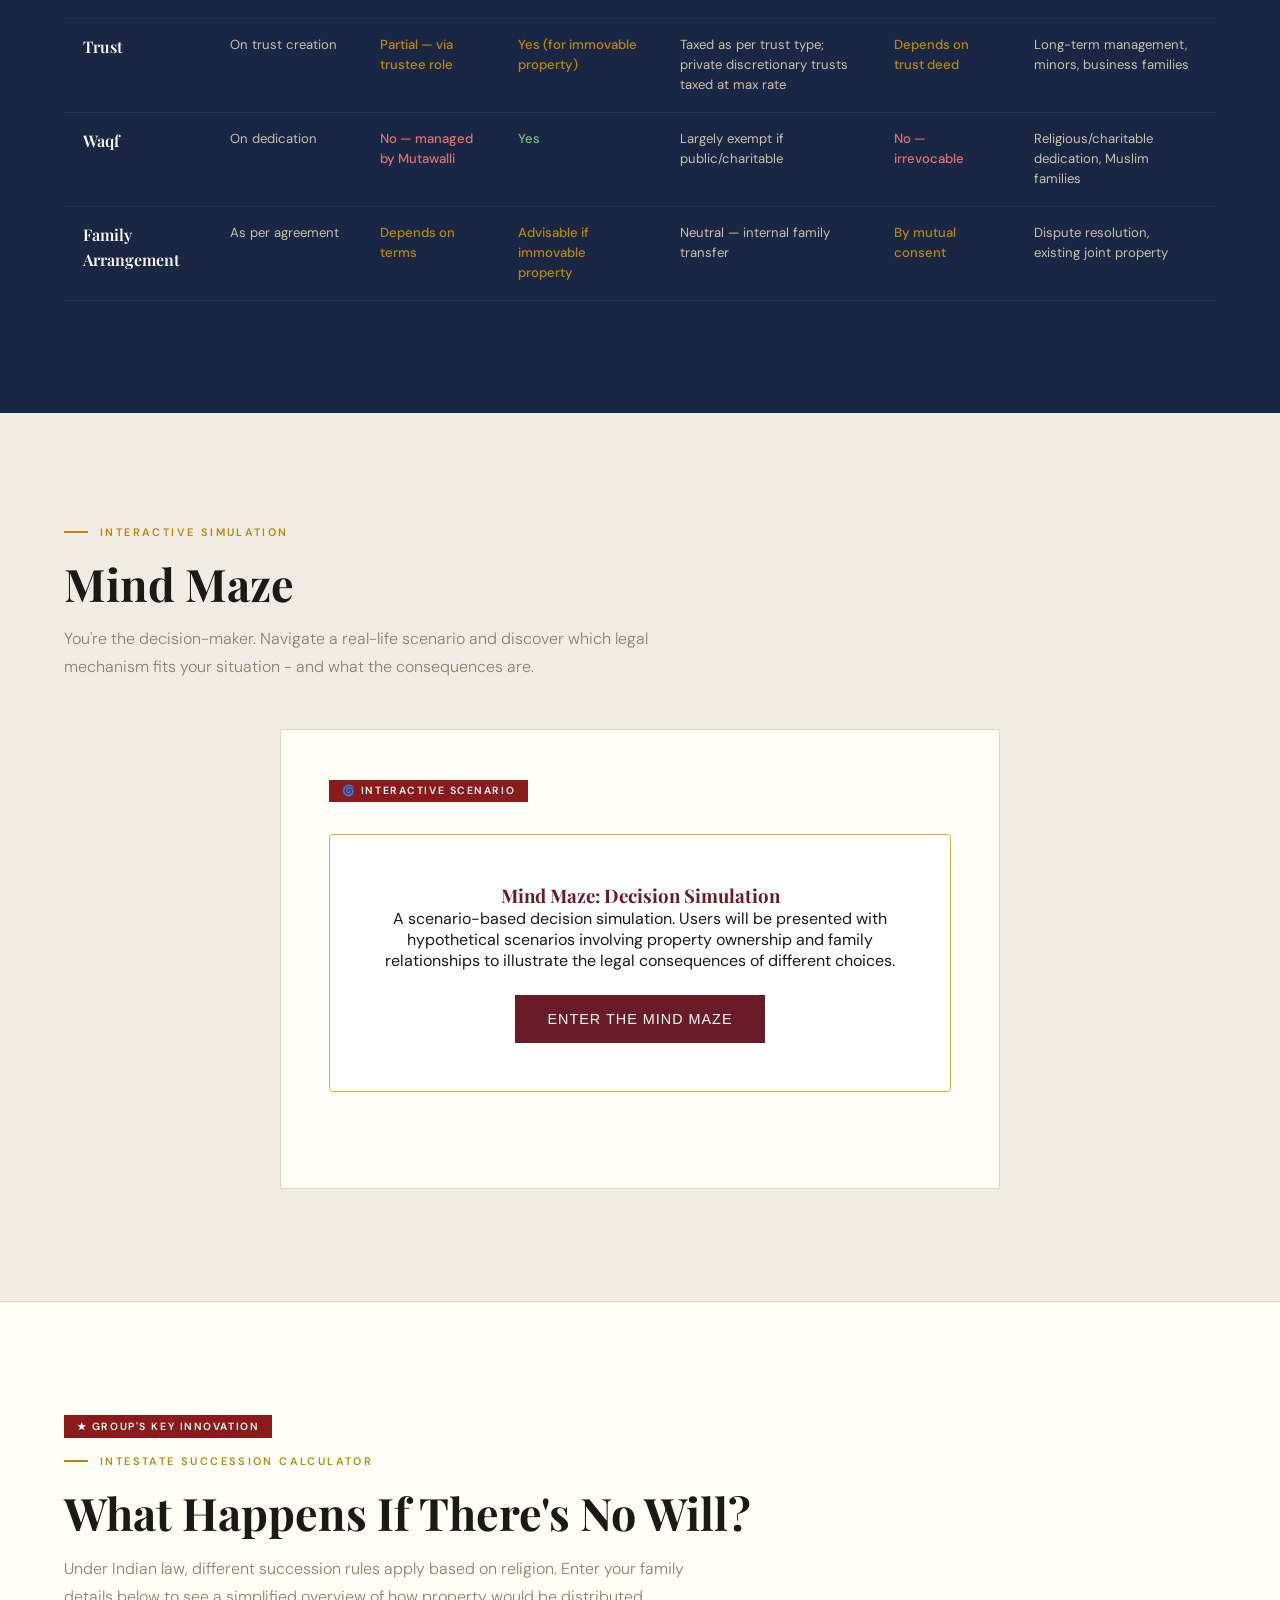
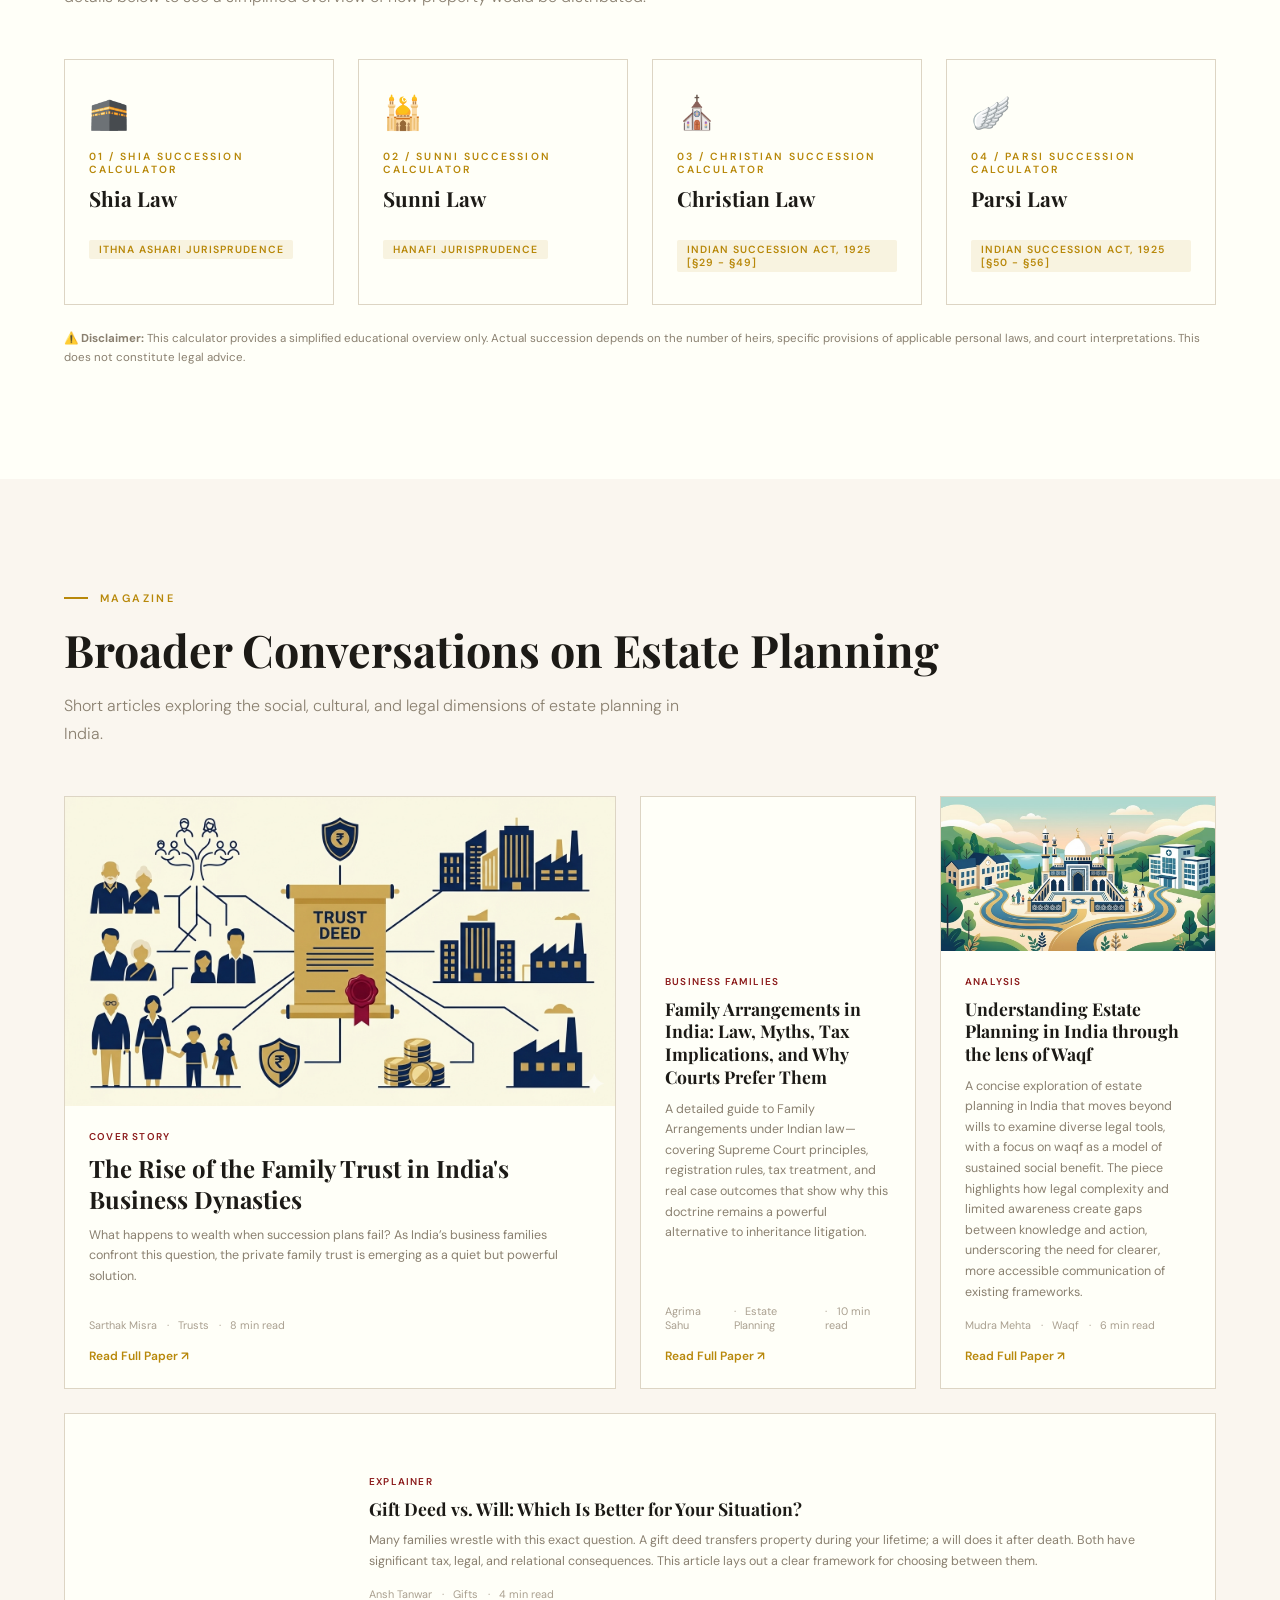
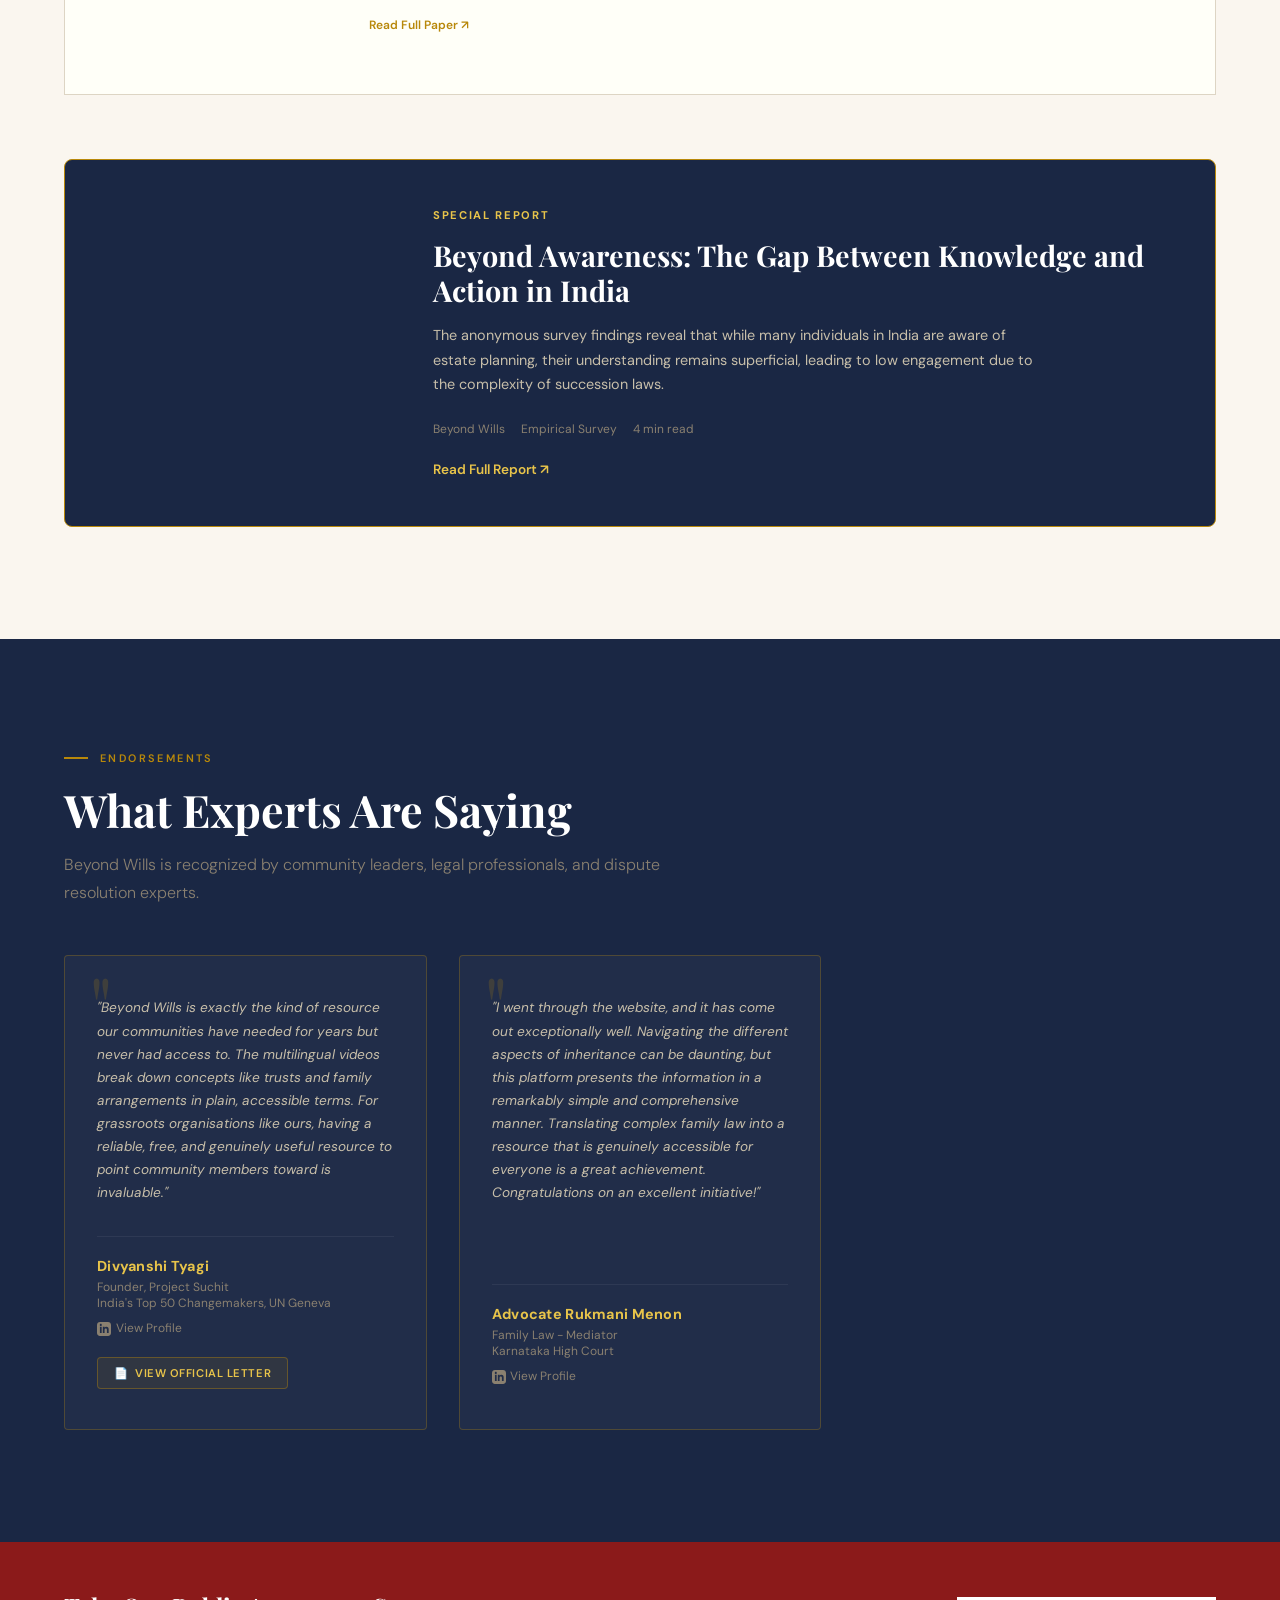
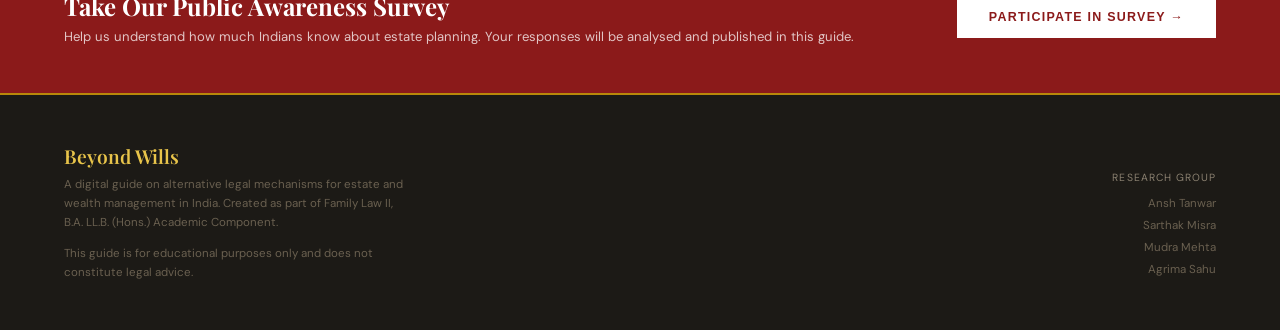
==== commit 1876fb1f: "v3.3" ====
--- a/index.html
+++ b/index.html
@@ -2025,25 +2025,6 @@
                     </a>
                 </div>
             </div>
-
-            <!-- Testimonial 3: Advocate -->
-            <div class="testimonial-card" style="display: flex; flex-direction: column;">
-                <div class="quote-mark">"</div>
-                <p class="testimonial-text" style="flex: 1;">
-                    <span class="lang-en">"??"</span>
-                    <span class="lang-hi">"??"</span>
-                </p>
-                <div class="testimonial-author">
-                    <strong>Advocate Abhirup Bangara</strong>
-                    <span><span class="lang-en">Family Law - Advocate</span><span class="lang-hi">पारिवारिक कानून - अधिवक्ता</span></span>
-                    <span><span class="lang-en">Karnataka High Court</span><span class="lang-hi">कर्नाटक उच्च न्यायालय</span></span>
-                    
-                    <a href="https://www.linkedin.com/in/abhirup-bangara-52bb0a16/" target="_blank" class="testimonial-linkedin">
-                        <svg viewBox="0 0 24 24"><path d="M19 0h-14c-2.761 0-5 2.239-5 5v14c0 2.761 2.239 5 5 5h14c2.762 0 5-2.239 5-5v-14c0-2.761-2.238-5-5-5zm-11 19h-3v-11h3v11zm-1.5-12.268c-.966 0-1.75-.79-1.75-1.764s.784-1.764 1.75-1.764 1.75.79 1.75 1.764-.783 1.764-1.75 1.764zm13.5 12.268h-3v-5.604c0-3.368-4-3.113-4 0v5.604h-3v-11h3v1.765c1.396-2.586 7-2.777 7 2.476v6.759z"/></svg>
-                        <span class="lang-en">View Profile</span><span class="lang-hi">प्रोफ़ाइल देखें</span>
-                    </a>
-                </div>
-            </div>
         </div>
     </section>
 
@@ -2247,4 +2228,4 @@
     </script>
 </body>
 
-</html>+</html>
